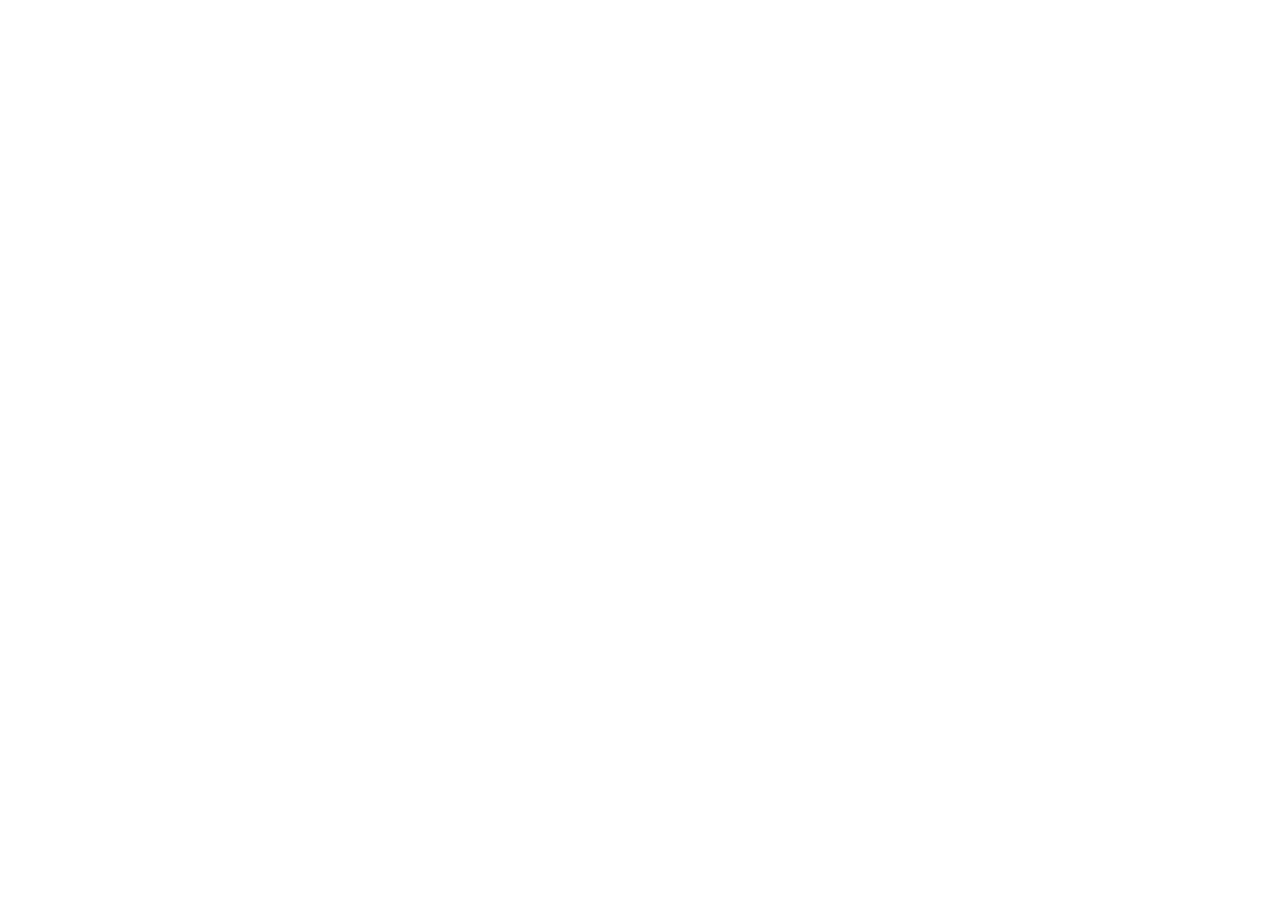
==== index.html @ b4b5430a "Add files via upload" ====
<!DOCTYPE html>
<html lang="zh">
<head>
<script>
(function(){
  var needsPolyfill=(function(){
    try{
      if(typeof crypto==="undefined"||typeof crypto.randomUUID!=="function")return true;
      if(typeof Object.hasOwn!=="function")return true;
      if(typeof[].at!=="function")return true;
      if(typeof[].findLast!=="function")return true;
      return false;
    }catch(e){return true}
  })();
  if(needsPolyfill){
    document.write('<script src="./polyfills.js"><\/script>');
  }
})();
</script>
  <meta charset="UTF-8">
  <meta name="viewport" content="width=device-width, initial-scale=1.0">
  <link rel="icon" href="./favicon.svg">
  <title>智学刷题 - 中级会计职称</title>
  <meta name="description" content="中级会计职称刷题练习">
  <script>(function() {
      var isModernBrowser = (function() {
        try {
          if (typeof CSS === 'undefined' || typeof CSS.supports !== 'function') return false;
          if (!CSS.supports('selector(:has(*))')) return false;
          if (!CSS.supports('color', 'color-mix(in srgb, red, blue)')) return false;
          if (!CSS.supports('color', 'oklch(50% 0.1 0)')) return false;
          return true;
        } catch (e) {
          return false;
        }
      })();
      var cssUrl = "./assets/main-Cw7A_0wS.css";
      var suffix = isModernBrowser ? '' : '.legacy';
      var finalUrl = cssUrl.replace(/.css$/, suffix + '.css');
      document.write('<link rel="stylesheet" href="' + finalUrl + '">');
    })();</script>
  <script>window.__platform__ = {
      appId: 'gh-pages',
      userId: 'local-user',
      env: 'runtime',
      appName: '智学刷题',
      tenantId: 'gh-pages',
    };
    window.appId = 'gh-pages';
    window.userId = 'local-user';
    window.tenantId = 'gh-pages';
    window.csrfToken = '';
    window.ENVIRONMENT = 'production';
    window.__BASENAME__ = '';
    window._appInfo = {
      name: '智学刷题',
      avatar: '',
      description: '中级会计职称刷题练习',
    };
    window.IS_MIAODA_PREVIEW = false;
    window.MIAODA_BUILTIN_TTT = '';

    (function() {
      var noopPaths = [
        '/__gh_pages_noop__/',
        '/__runtime__/',
        '/spark/',
        '/ai/api/',
        '/app/gh-pages/',
        '/app/app_',
        '/observability/',
        '/permissions/roles',
        '/account/',
        '/studio/',
        '/capability/',
        '/lark/',
        '/get_published',
        '/user_info',
      ];

      function isNoopUrl(url) {
        if (!url) return false;
        if (typeof url !== 'string') {
          try { url = url.toString(); } catch(e) { return false; }
        }
        if (url.indexOf('.js') !== -1 || url.indexOf('.css') !== -1 ||
            url.indexOf('.svg') !== -1 || url.indexOf('.png') !== -1 ||
            url.indexOf('.jpg') !== -1 || url.indexOf('.ico') !== -1 ||
            url.indexOf('.woff') !== -1 || url.indexOf('.ttf') !== -1 ||
            url.indexOf('.html') !== -1 || url.indexOf('/assets/') !== -1) {
          return false;
        }
        for (var i = 0; i < noopPaths.length; i++) {
          if (url.indexOf(noopPaths[i]) !== -1) return true;
        }
        return false;
      }

      var originalFetch = window.fetch;
      window.fetch = function(input, init) {
        var url = typeof input === 'string' ? input : (input && input.url ? input.url : '');
        if (isNoopUrl(url)) {
          return Promise.resolve({
            ok: true,
            status: 200,
            statusText: 'OK',
            json: function() { return Promise.resolve({ code: 0, data: { roles: [], permissions: [] } }); },
            text: function() { return Promise.resolve('{"code":0,"data":{}}'); },
            headers: new Headers({ 'Content-Type': 'application/json' }),
          });
        }
        return originalFetch.apply(this, arguments);
      };

      var originalXHROpen = XMLHttpRequest.prototype.open;
      XMLHttpRequest.prototype.open = function(method, url) {
        this._isNoop = isNoopUrl(url);
        return originalXHROpen.apply(this, arguments);
      };

      var originalXHRSend = XMLHttpRequest.prototype.send;
      XMLHttpRequest.prototype.send = function() {
        if (this._isNoop) {
          Object.defineProperty(this, 'readyState', { value: 4, writable: false });
          Object.defineProperty(this, 'status', { value: 200, writable: false });
          Object.defineProperty(this, 'responseText', { value: '{"code":0,"data":{}}', writable: false });
          Object.defineProperty(this, 'response', { value: '{"code":0,"data":{}}', writable: false });
          if (typeof this.onreadystatechange === 'function') {
            try { this.onreadystatechange(); } catch(e) {}
          }
          if (typeof this.onload === 'function') {
            try { this.onload(); } catch(e) {}
          }
          return;
        }
        return originalXHRSend.apply(this, arguments);
      };

      window.addEventListener('error', function(e) {
        if (e.target && (e.target.tagName === 'SCRIPT' || e.target.tagName === 'LINK')) {
          e.stopPropagation();
          e.preventDefault();
        }
        return true;
      }, true);

      window.addEventListener('unhandledrejection', function(e) {
        if (e.reason && typeof e.reason === 'object' && e.reason.message &&
            (e.reason.message.indexOf('fetch') !== -1 || e.reason.message.indexOf('network') !== -1 ||
             e.reason.message.indexOf('permission') !== -1 || e.reason.message.indexOf('404') !== -1)) {
          e.preventDefault();
          e.stopPropagation();
        }
      }, true);
    })();</script>
  <script type="module" crossorigin src="./assets/main-Bi4TZM8h.js"></script>
</head>
<body>
  <div id="root"></div>
</body>
</html>
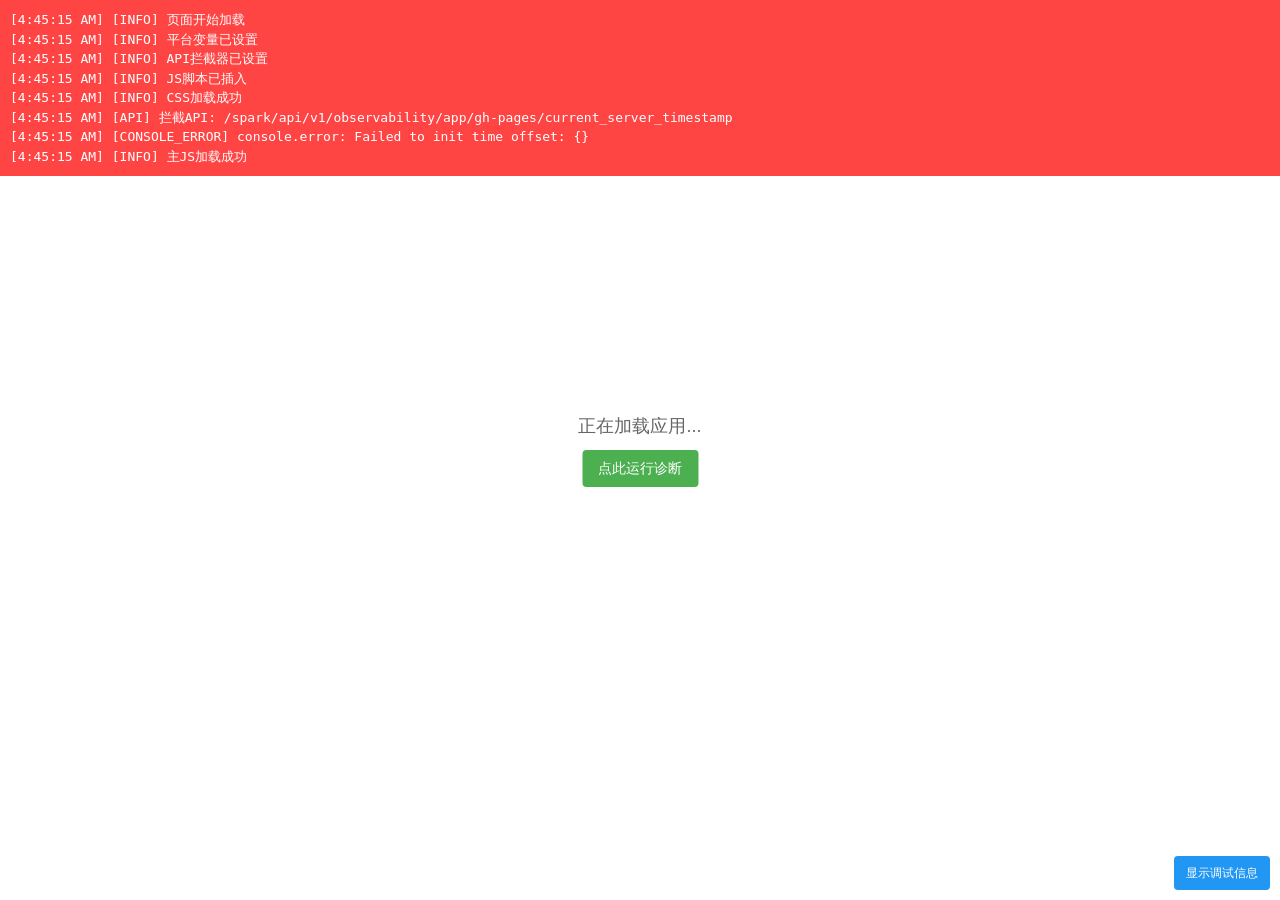
==== commit ece21959: "Add files via upload" ====
--- a/index.html
+++ b/index.html
@@ -1,161 +1,285 @@
-<!DOCTYPE html>
-<html lang="zh">
-<head>
-<script>
-(function(){
-  var needsPolyfill=(function(){
-    try{
-      if(typeof crypto==="undefined"||typeof crypto.randomUUID!=="function")return true;
-      if(typeof Object.hasOwn!=="function")return true;
-      if(typeof[].at!=="function")return true;
-      if(typeof[].findLast!=="function")return true;
-      return false;
-    }catch(e){return true}
-  })();
-  if(needsPolyfill){
-    document.write('<script src="./polyfills.js"><\/script>');
-  }
-})();
-</script>
-  <meta charset="UTF-8">
-  <meta name="viewport" content="width=device-width, initial-scale=1.0">
-  <link rel="icon" href="./favicon.svg">
-  <title>智学刷题 - 中级会计职称</title>
-  <meta name="description" content="中级会计职称刷题练习">
-  <script>(function() {
-      var isModernBrowser = (function() {
-        try {
-          if (typeof CSS === 'undefined' || typeof CSS.supports !== 'function') return false;
-          if (!CSS.supports('selector(:has(*))')) return false;
-          if (!CSS.supports('color', 'color-mix(in srgb, red, blue)')) return false;
-          if (!CSS.supports('color', 'oklch(50% 0.1 0)')) return false;
-          return true;
-        } catch (e) {
-          return false;
-        }
-      })();
-      var cssUrl = "./assets/main-Cw7A_0wS.css";
-      var suffix = isModernBrowser ? '' : '.legacy';
-      var finalUrl = cssUrl.replace(/.css$/, suffix + '.css');
-      document.write('<link rel="stylesheet" href="' + finalUrl + '">');
-    })();</script>
-  <script>window.__platform__ = {
-      appId: 'gh-pages',
-      userId: 'local-user',
-      env: 'runtime',
-      appName: '智学刷题',
-      tenantId: 'gh-pages',
-    };
-    window.appId = 'gh-pages';
-    window.userId = 'local-user';
-    window.tenantId = 'gh-pages';
-    window.csrfToken = '';
-    window.ENVIRONMENT = 'production';
-    window.__BASENAME__ = '';
-    window._appInfo = {
-      name: '智学刷题',
-      avatar: '',
-      description: '中级会计职称刷题练习',
-    };
-    window.IS_MIAODA_PREVIEW = false;
-    window.MIAODA_BUILTIN_TTT = '';
-
-    (function() {
-      var noopPaths = [
-        '/__gh_pages_noop__/',
-        '/__runtime__/',
-        '/spark/',
-        '/ai/api/',
-        '/app/gh-pages/',
-        '/app/app_',
-        '/observability/',
-        '/permissions/roles',
-        '/account/',
-        '/studio/',
-        '/capability/',
-        '/lark/',
-        '/get_published',
-        '/user_info',
-      ];
-
-      function isNoopUrl(url) {
-        if (!url) return false;
-        if (typeof url !== 'string') {
-          try { url = url.toString(); } catch(e) { return false; }
-        }
-        if (url.indexOf('.js') !== -1 || url.indexOf('.css') !== -1 ||
-            url.indexOf('.svg') !== -1 || url.indexOf('.png') !== -1 ||
-            url.indexOf('.jpg') !== -1 || url.indexOf('.ico') !== -1 ||
-            url.indexOf('.woff') !== -1 || url.indexOf('.ttf') !== -1 ||
-            url.indexOf('.html') !== -1 || url.indexOf('/assets/') !== -1) {
-          return false;
-        }
-        for (var i = 0; i < noopPaths.length; i++) {
-          if (url.indexOf(noopPaths[i]) !== -1) return true;
-        }
-        return false;
-      }
-
-      var originalFetch = window.fetch;
-      window.fetch = function(input, init) {
-        var url = typeof input === 'string' ? input : (input && input.url ? input.url : '');
-        if (isNoopUrl(url)) {
-          return Promise.resolve({
-            ok: true,
-            status: 200,
-            statusText: 'OK',
-            json: function() { return Promise.resolve({ code: 0, data: { roles: [], permissions: [] } }); },
-            text: function() { return Promise.resolve('{"code":0,"data":{}}'); },
-            headers: new Headers({ 'Content-Type': 'application/json' }),
-          });
-        }
-        return originalFetch.apply(this, arguments);
-      };
-
-      var originalXHROpen = XMLHttpRequest.prototype.open;
-      XMLHttpRequest.prototype.open = function(method, url) {
-        this._isNoop = isNoopUrl(url);
-        return originalXHROpen.apply(this, arguments);
-      };
-
-      var originalXHRSend = XMLHttpRequest.prototype.send;
-      XMLHttpRequest.prototype.send = function() {
-        if (this._isNoop) {
-          Object.defineProperty(this, 'readyState', { value: 4, writable: false });
-          Object.defineProperty(this, 'status', { value: 200, writable: false });
-          Object.defineProperty(this, 'responseText', { value: '{"code":0,"data":{}}', writable: false });
-          Object.defineProperty(this, 'response', { value: '{"code":0,"data":{}}', writable: false });
-          if (typeof this.onreadystatechange === 'function') {
-            try { this.onreadystatechange(); } catch(e) {}
-          }
-          if (typeof this.onload === 'function') {
-            try { this.onload(); } catch(e) {}
-          }
-          return;
-        }
-        return originalXHRSend.apply(this, arguments);
-      };
-
-      window.addEventListener('error', function(e) {
-        if (e.target && (e.target.tagName === 'SCRIPT' || e.target.tagName === 'LINK')) {
-          e.stopPropagation();
-          e.preventDefault();
-        }
-        return true;
-      }, true);
-
-      window.addEventListener('unhandledrejection', function(e) {
-        if (e.reason && typeof e.reason === 'object' && e.reason.message &&
-            (e.reason.message.indexOf('fetch') !== -1 || e.reason.message.indexOf('network') !== -1 ||
-             e.reason.message.indexOf('permission') !== -1 || e.reason.message.indexOf('404') !== -1)) {
-          e.preventDefault();
-          e.stopPropagation();
-        }
-      }, true);
-    })();</script>
-  <script type="module" crossorigin src="./assets/main-Bi4TZM8h.js"></script>
-</head>
-<body>
-  <div id="root"></div>
-</body>
-</html>+<!DOCTYPE html>
+<html lang="zh">
+<head>
+<meta charset="UTF-8">
+<meta name="viewport" content="width=device-width, initial-scale=1.0">
+<title>智学刷题 - 调试版v2</title>
+<style>
+  #debug-panel {
+    position: fixed;
+    top: 0;
+    left: 0;
+    right: 0;
+    background: #ff4444;
+    color: white;
+    padding: 10px;
+    font-family: monospace;
+    font-size: 13px;
+    z-index: 999999;
+    max-height: 60vh;
+    overflow-y: auto;
+    display: none;
+  }
+  #debug-panel.show { display: block; }
+  #debug-btn {
+    position: fixed;
+    bottom: 10px;
+    right: 10px;
+    z-index: 999999;
+    padding: 8px 12px;
+    background: #2196F3;
+    color: white;
+    border: none;
+    border-radius: 4px;
+    font-size: 12px;
+  }
+  #loading {
+    position: fixed;
+    top: 50%;
+    left: 50%;
+    transform: translate(-50%, -50%);
+    font-size: 18px;
+    color: #666;
+    text-align: center;
+  }
+  #test-btn {
+    margin-top: 10px;
+    padding: 8px 16px;
+    background: #4CAF50;
+    color: white;
+    border: none;
+    border-radius: 4px;
+    font-size: 14px;
+  }
+</style>
+</head>
+<body>
+<div id="loading">
+  <div>正在加载应用...</div>
+  <button id="test-btn" onclick="runDiagnostics()">点此运行诊断</button>
+</div>
+<div id="root"></div>
+<div id="debug-panel"></div>
+<button id="debug-btn" onclick="document.getElementById('debug-panel').classList.toggle('show')">显示调试信息</button>
+
+<script>
+  var debugPanel = document.getElementById('debug-panel');
+  var debugLogs = [];
+  
+  function addDebug(msg, type) {
+    var time = new Date().toLocaleTimeString();
+    var log = '[' + time + '] [' + (type || 'INFO') + '] ' + msg;
+    debugLogs.push(log);
+    debugPanel.innerHTML = debugLogs.join('<br>');
+    console.log(log);
+  }
+  
+  // 捕获所有错误
+  window.addEventListener('error', function(e) {
+    var msg = 'JS错误: ' + (e.message || '未知错误') + ' at ' + (e.filename || '?') + ':' + (e.lineno || '?') + ':' + (e.colno || '?');
+    if (e.error && e.error.stack) {
+      msg += '<br>堆栈: ' + e.error.stack.substring(0, 500);
+    }
+    addDebug(msg, 'ERROR');
+    debugPanel.classList.add('show');
+    document.getElementById('loading').style.display = 'none';
+  }, true);
+  
+  window.addEventListener('unhandledrejection', function(e) {
+    var msg = 'Promise错误: ';
+    if (e.reason) {
+      if (e.reason.message) msg += e.reason.message;
+      else if (typeof e.reason === 'string') msg += e.reason;
+      else msg += JSON.stringify(e.reason).substring(0, 300);
+      if (e.reason.stack) msg += '<br>堆栈: ' + e.reason.stack.substring(0, 500);
+    }
+    addDebug(msg, 'PROMISE_ERROR');
+    debugPanel.classList.add('show');
+    document.getElementById('loading').style.display = 'none';
+  });
+  
+  // 捕获console.error
+  var originalConsoleError = console.error;
+  console.error = function() {
+    var msg = Array.prototype.slice.call(arguments).map(function(a) { 
+      return typeof a === 'object' ? JSON.stringify(a).substring(0, 300) : String(a);
+    }).join(' ');
+    addDebug('console.error: ' + msg, 'CONSOLE_ERROR');
+    debugPanel.classList.add('show');
+    originalConsoleError.apply(console, arguments);
+  };
+  
+  // 捕获console.warn
+  var originalConsoleWarn = console.warn;
+  console.warn = function() {
+    var msg = Array.prototype.slice.call(arguments).map(function(a) { 
+      return typeof a === 'object' ? JSON.stringify(a).substring(0, 200) : String(a);
+    }).join(' ');
+    addDebug('console.warn: ' + msg, 'WARN');
+    originalConsoleWarn.apply(console, arguments);
+  };
+  
+  addDebug('页面开始加载');
+  
+  // 设置平台变量
+  window.__platform__ = {
+    appId: 'gh-pages',
+    userId: 'local-user',
+    env: 'runtime',
+    appName: '智学刷题',
+    tenantId: 'gh-pages',
+  };
+  window.appId = 'gh-pages';
+  window.userId = 'local-user';
+  window.tenantId = 'gh-pages';
+  window.csrfToken = '';
+  window.ENVIRONMENT = 'production';
+  window.__BASENAME__ = '';
+  window._appInfo = {
+    name: '智学刷题',
+    avatar: '',
+    description: '中级会计职称刷题练习',
+  };
+  window.IS_MIAODA_PREVIEW = false;
+  window.MIAODA_BUILTIN_TTT = '';
+  
+  addDebug('平台变量已设置');
+  
+  // 拦截平台API - 更全面
+  (function() {
+    var noopPaths = ['/__runtime__/', '/spark/', '/ai/api/', '/app/', '/observability/', '/permissions/', '/account/', '/studio/', '/capability/', '/lark/', '/get_published', '/user_info', '/__gh_pages_noop__/', '/current_server_timestamp', '/metrics/collect'];
+    
+    function isNoopUrl(url) {
+      if (!url || typeof url !== 'string') return false;
+      if (url.indexOf('.js') !== -1 || url.indexOf('.css') !== -1 || url.indexOf('/assets/') !== -1 || url.indexOf('data:') === 0) return false;
+      for (var i = 0; i < noopPaths.length; i++) {
+        if (url.indexOf(noopPaths[i]) !== -1) return true;
+      }
+      return false;
+    }
+    
+    var originalFetch = window.fetch;
+    window.fetch = function(input, init) {
+      var url = typeof input === 'string' ? input : (input && input.url ? input.url : '');
+      if (isNoopUrl(url)) {
+        addDebug('拦截API: ' + url, 'API');
+        return Promise.resolve({
+          ok: true, status: 200,
+          json: function() { return Promise.resolve({ code: 0, data: { roles: [], permissions: [], user: {} } }); },
+          text: function() { return Promise.resolve('{"code":0,"data":{}}'); },
+          headers: new Headers({ 'Content-Type': 'application/json' }),
+        });
+      }
+      addDebug('真实请求: ' + url, 'FETCH');
+      return originalFetch.apply(this, arguments).catch(function(err) {
+        addDebug('请求失败: ' + url + ' - ' + err.message, 'FETCH_ERROR');
+        throw err;
+      });
+    };
+    
+    var originalXHROpen = XMLHttpRequest.prototype.open;
+    XMLHttpRequest.prototype.open = function(method, url) {
+      this._url = url;
+      if (isNoopUrl(url)) {
+        this._isNoop = true;
+        addDebug('拦截XHR: ' + method + ' ' + url, 'API');
+      } else {
+        addDebug('真实XHR: ' + method + ' ' + url, 'XHR');
+      }
+      return originalXHROpen.apply(this, arguments);
+    };
+    
+    var originalXHRSend = XMLHttpRequest.prototype.send;
+    XMLHttpRequest.prototype.send = function() {
+      if (this._isNoop) {
+        Object.defineProperty(this, 'readyState', { value: 4, writable: false });
+        Object.defineProperty(this, 'status', { value: 200, writable: false });
+        Object.defineProperty(this, 'responseText', { value: '{"code":0,"data":{}}', writable: false });
+        Object.defineProperty(this, 'response', { value: '{"code":0,"data":{}}', writable: false });
+        if (typeof this.onreadystatechange === 'function') {
+          try { this.onreadystatechange(); } catch(e) { addDebug('XHR回调错误: ' + e.message, 'ERROR'); }
+        }
+        if (typeof this.onload === 'function') {
+          try { this.onload(); } catch(e) { addDebug('XHR onload错误: ' + e.message, 'ERROR'); }
+        }
+        return;
+      }
+      return originalXHRSend.apply(this, arguments);
+    };
+  })();
+  
+  addDebug('API拦截器已设置');
+  
+  // 诊断函数
+  function runDiagnostics() {
+    addDebug('=== 开始诊断 ===', 'DIAG');
+    addDebug('当前URL: ' + window.location.href);
+    addDebug('root元素: ' + (document.getElementById('root') ? '存在' : '不存在'));
+    addDebug('root内容长度: ' + document.getElementById('root').innerHTML.length);
+    
+    // 检查常见的全局变量
+    var globals = ['React', 'ReactDOM', 'Vue', 'createRoot', 'render'];
+    globals.forEach(function(g) {
+      addDebug('window.' + g + ': ' + (typeof window[g]));
+    });
+    
+    // 检查document.readyState
+    addDebug('document.readyState: ' + document.readyState);
+    
+    // 检查有没有script加载失败
+    var scripts = document.querySelectorAll('script[src]');
+    scripts.forEach(function(s) {
+      addDebug('脚本: ' + s.src + ' - ' + (s.complete ? '已加载' : '加载中'));
+    });
+    
+    debugPanel.classList.add('show');
+  }
+  
+  // 加载CSS
+  var link = document.createElement('link');
+  link.rel = 'stylesheet';
+  link.href = './assets/main-Cw7A_0wS.css';
+  link.onload = function() { addDebug('CSS加载成功'); };
+  link.onerror = function() { addDebug('CSS加载失败', 'ERROR'); debugPanel.classList.add('show'); };
+  document.head.appendChild(link);
+  
+  // 加载主JS
+  var script = document.createElement('script');
+  script.type = 'module';
+  script.src = './assets/main-Bi4TZM8h.js';
+  script.onload = function() { 
+    addDebug('主JS加载成功'); 
+    setTimeout(function() {
+      var root = document.getElementById('root');
+      if (root && root.innerHTML === '') {
+        addDebug('警告: root元素为空，应用可能未渲染', 'WARN');
+        addDebug('尝试运行诊断...', 'WARN');
+        runDiagnostics();
+        debugPanel.classList.add('show');
+      } else if (root) {
+        addDebug('应用已渲染，root内容长度: ' + root.innerHTML.length);
+        document.getElementById('loading').style.display = 'none';
+      }
+    }, 3000);
+  };
+  script.onerror = function() { 
+    addDebug('主JS加载失败', 'ERROR'); 
+    debugPanel.classList.add('show');
+    document.getElementById('loading').style.display = 'none';
+  };
+  document.body.appendChild(script);
+  
+  addDebug('JS脚本已插入');
+  
+  // 5秒后强制显示调试信息
+  setTimeout(function() {
+    var root = document.getElementById('root');
+    if (!root || root.innerHTML === '') {
+      addDebug('5秒后仍未渲染，强制显示调试面板', 'WARN');
+      runDiagnostics();
+      debugPanel.classList.add('show');
+    }
+  }, 5000);
+</script>
+</body>
+</html>
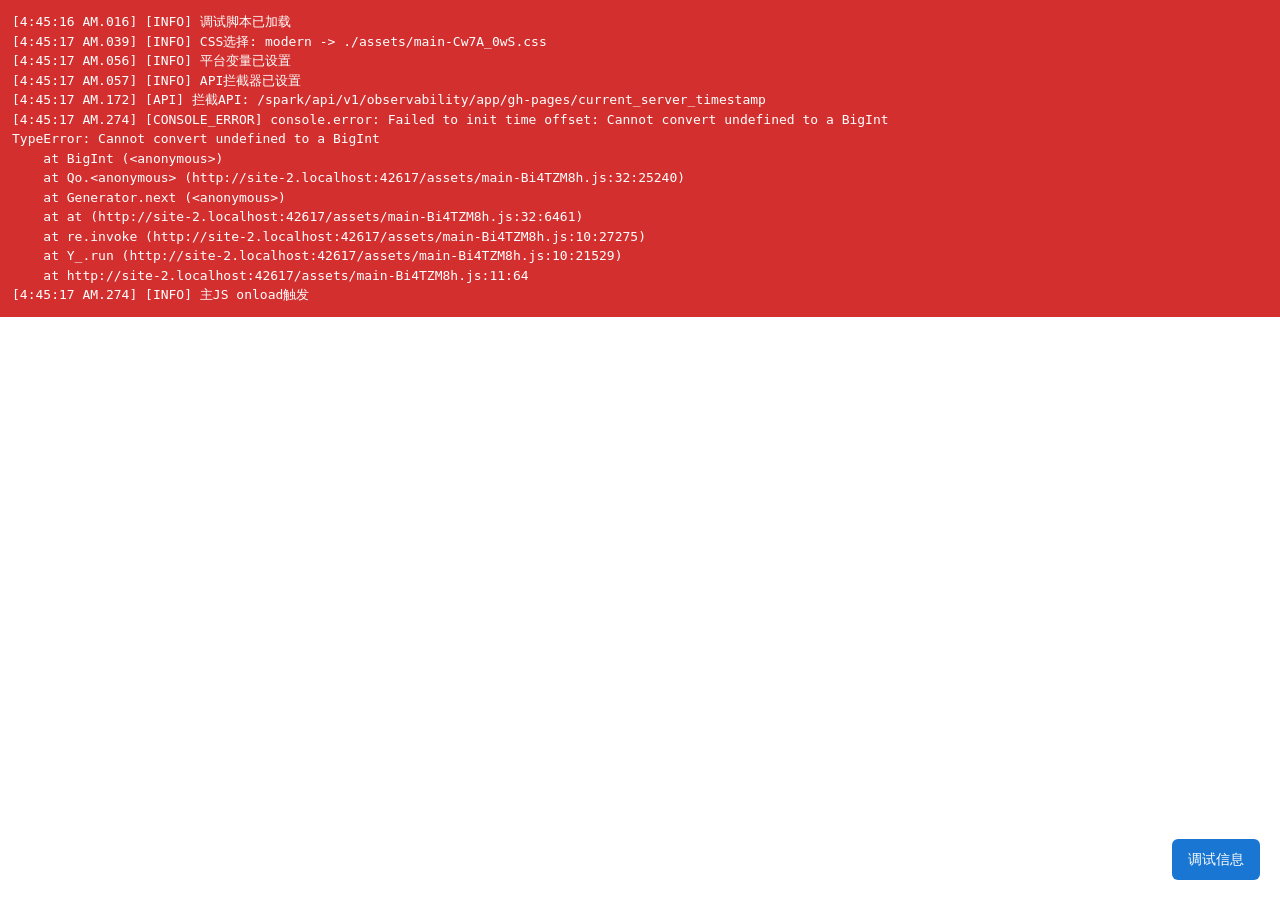
==== commit fe9992f3: "Add files via upload" ====
--- a/index.html
+++ b/index.html
@@ -1,285 +1,250 @@
 <!DOCTYPE html>
 <html lang="zh">
 <head>
-<meta charset="UTF-8">
-<meta name="viewport" content="width=device-width, initial-scale=1.0">
-<title>智学刷题 - 调试版v2</title>
+<!-- 调试代码开始 -->
 <style>
   #debug-panel {
-    position: fixed;
-    top: 0;
-    left: 0;
-    right: 0;
-    background: #ff4444;
-    color: white;
-    padding: 10px;
-    font-family: monospace;
-    font-size: 13px;
-    z-index: 999999;
-    max-height: 60vh;
-    overflow-y: auto;
-    display: none;
+    position: fixed; top: 0; left: 0; right: 0;
+    background: #d32f2f; color: white; padding: 12px;
+    font-family: monospace; font-size: 13px; z-index: 9999999;
+    max-height: 70vh; overflow-y: auto; display: none;
+    white-space: pre-wrap; word-break: break-all;
   }
   #debug-panel.show { display: block; }
-  #debug-btn {
-    position: fixed;
-    bottom: 10px;
-    right: 10px;
-    z-index: 999999;
-    padding: 8px 12px;
-    background: #2196F3;
-    color: white;
-    border: none;
-    border-radius: 4px;
-    font-size: 12px;
-  }
-  #loading {
-    position: fixed;
-    top: 50%;
-    left: 50%;
-    transform: translate(-50%, -50%);
-    font-size: 18px;
-    color: #666;
-    text-align: center;
-  }
-  #test-btn {
-    margin-top: 10px;
-    padding: 8px 16px;
-    background: #4CAF50;
-    color: white;
-    border: none;
-    border-radius: 4px;
-    font-size: 14px;
+  #debug-toggle {
+    position: fixed; bottom: 20px; right: 20px; z-index: 9999999;
+    padding: 10px 16px; background: #1976d2; color: white;
+    border: none; border-radius: 6px; font-size: 14px; cursor: pointer;
   }
 </style>
-</head>
-<body>
-<div id="loading">
-  <div>正在加载应用...</div>
-  <button id="test-btn" onclick="runDiagnostics()">点此运行诊断</button>
-</div>
-<div id="root"></div>
 <div id="debug-panel"></div>
-<button id="debug-btn" onclick="document.getElementById('debug-panel').classList.toggle('show')">显示调试信息</button>
-
+<button id="debug-toggle" onclick="document.getElementById('debug-panel').classList.toggle('show')">调试信息</button>
 <script>
-  var debugPanel = document.getElementById('debug-panel');
-  var debugLogs = [];
-  
-  function addDebug(msg, type) {
-    var time = new Date().toLocaleTimeString();
-    var log = '[' + time + '] [' + (type || 'INFO') + '] ' + msg;
-    debugLogs.push(log);
-    debugPanel.innerHTML = debugLogs.join('<br>');
-    console.log(log);
-  }
-  
-  // 捕获所有错误
+  var __debugPanel = document.getElementById('debug-panel');
+  var __debugLogs = [];
+  window.__addDebug = function(msg, type) {
+    var t = new Date().toLocaleTimeString() + '.' + String(new Date().getMilliseconds()).padStart(3, '0');
+    var log = '[' + t + '] [' + (type || 'INFO') + '] ' + msg;
+    __debugLogs.push(log);
+    __debugPanel.textContent = __debugLogs.join('\n');
+    console.log('[DEBUG]', msg);
+  };
+  // 最先注册错误监听器，用捕获阶段
   window.addEventListener('error', function(e) {
-    var msg = 'JS错误: ' + (e.message || '未知错误') + ' at ' + (e.filename || '?') + ':' + (e.lineno || '?') + ':' + (e.colno || '?');
-    if (e.error && e.error.stack) {
-      msg += '<br>堆栈: ' + e.error.stack.substring(0, 500);
-    }
-    addDebug(msg, 'ERROR');
-    debugPanel.classList.add('show');
-    document.getElementById('loading').style.display = 'none';
+    var msg = 'ERROR: ' + (e.message || 'unknown') + ' @ ' + (e.filename || '?') + ':' + (e.lineno || '?') + ':' + (e.colno || '?');
+    if (e.error && e.error.stack) msg += '\nSTACK: ' + e.error.stack.substring(0, 800);
+    window.__addDebug(msg, 'ERROR');
+    __debugPanel.classList.add('show');
   }, true);
-  
   window.addEventListener('unhandledrejection', function(e) {
-    var msg = 'Promise错误: ';
+    var msg = 'PROMISE_ERROR: ';
     if (e.reason) {
       if (e.reason.message) msg += e.reason.message;
       else if (typeof e.reason === 'string') msg += e.reason;
-      else msg += JSON.stringify(e.reason).substring(0, 300);
-      if (e.reason.stack) msg += '<br>堆栈: ' + e.reason.stack.substring(0, 500);
+      else msg += JSON.stringify(e.reason).substring(0, 500);
+      if (e.reason.stack) msg += '\nSTACK: ' + e.reason.stack.substring(0, 800);
     }
-    addDebug(msg, 'PROMISE_ERROR');
-    debugPanel.classList.add('show');
-    document.getElementById('loading').style.display = 'none';
-  });
-  
-  // 捕获console.error
-  var originalConsoleError = console.error;
+    window.__addDebug(msg, 'PROMISE_ERROR');
+    __debugPanel.classList.add('show');
+  }, true);
+  // 劫持console.error
+  var __origConsoleError = console.error;
   console.error = function() {
-    var msg = Array.prototype.slice.call(arguments).map(function(a) { 
+    var msg = Array.prototype.slice.call(arguments).map(function(a) {
+      if (a instanceof Error) return a.message + (a.stack ? '\n' + a.stack.substring(0, 500) : '');
       return typeof a === 'object' ? JSON.stringify(a).substring(0, 300) : String(a);
     }).join(' ');
-    addDebug('console.error: ' + msg, 'CONSOLE_ERROR');
-    debugPanel.classList.add('show');
-    originalConsoleError.apply(console, arguments);
+    window.__addDebug('console.error: ' + msg, 'CONSOLE_ERROR');
+    __debugPanel.classList.add('show');
+    __origConsoleError.apply(console, arguments);
   };
-  
-  // 捕获console.warn
-  var originalConsoleWarn = console.warn;
-  console.warn = function() {
-    var msg = Array.prototype.slice.call(arguments).map(function(a) { 
-      return typeof a === 'object' ? JSON.stringify(a).substring(0, 200) : String(a);
-    }).join(' ');
-    addDebug('console.warn: ' + msg, 'WARN');
-    originalConsoleWarn.apply(console, arguments);
-  };
-  
-  addDebug('页面开始加载');
-  
-  // 设置平台变量
-  window.__platform__ = {
-    appId: 'gh-pages',
-    userId: 'local-user',
-    env: 'runtime',
-    appName: '智学刷题',
-    tenantId: 'gh-pages',
-  };
-  window.appId = 'gh-pages';
-  window.userId = 'local-user';
-  window.tenantId = 'gh-pages';
-  window.csrfToken = '';
-  window.ENVIRONMENT = 'production';
-  window.__BASENAME__ = '';
-  window._appInfo = {
-    name: '智学刷题',
-    avatar: '',
-    description: '中级会计职称刷题练习',
-  };
-  window.IS_MIAODA_PREVIEW = false;
-  window.MIAODA_BUILTIN_TTT = '';
-  
-  addDebug('平台变量已设置');
-  
-  // 拦截平台API - 更全面
-  (function() {
-    var noopPaths = ['/__runtime__/', '/spark/', '/ai/api/', '/app/', '/observability/', '/permissions/', '/account/', '/studio/', '/capability/', '/lark/', '/get_published', '/user_info', '/__gh_pages_noop__/', '/current_server_timestamp', '/metrics/collect'];
-    
-    function isNoopUrl(url) {
-      if (!url || typeof url !== 'string') return false;
-      if (url.indexOf('.js') !== -1 || url.indexOf('.css') !== -1 || url.indexOf('/assets/') !== -1 || url.indexOf('data:') === 0) return false;
-      for (var i = 0; i < noopPaths.length; i++) {
-        if (url.indexOf(noopPaths[i]) !== -1) return true;
+  window.__addDebug('调试脚本已加载');
+</script>
+<!-- 调试代码结束 -->
+
+<script>
+(function(){
+  var needsPolyfill=(function(){
+    try{
+      if(typeof crypto==="undefined"||typeof crypto.randomUUID!=="function")return true;
+      if(typeof Object.hasOwn!=="function")return true;
+      if(typeof[].at!=="function")return true;
+      if(typeof[].findLast!=="function")return true;
+      return false;
+    }catch(e){return true}
+  })();
+  if(needsPolyfill){
+    document.write('<script src="./polyfills.js"><\/script>');
+  }
+})();
+</script>
+  <meta charset="UTF-8">
+  <meta name="viewport" content="width=device-width, initial-scale=1.0">
+  <link rel="icon" href="./favicon.svg">
+  <title>智学刷题 - 中级会计职称</title>
+  <meta name="description" content="中级会计职称刷题练习">
+  <script>(function() {
+      var isModernBrowser = (function() {
+        try {
+          if (typeof CSS === 'undefined' || typeof CSS.supports !== 'function') return false;
+          if (!CSS.supports('selector(:has(*))')) return false;
+          if (!CSS.supports('color', 'color-mix(in srgb, red, blue)')) return false;
+          if (!CSS.supports('color', 'oklch(50% 0.1 0)')) return false;
+          return true;
+        } catch (e) {
+          return false;
+        }
+      })();
+      var cssUrl = "./assets/main-Cw7A_0wS.css";
+      var suffix = isModernBrowser ? '' : '.legacy';
+      var finalUrl = cssUrl.replace(/.css$/, suffix + '.css');
+      document.write('<link rel="stylesheet" href="' + finalUrl + '">');
+      window.__addDebug('CSS选择: ' + (isModernBrowser ? 'modern' : 'legacy') + ' -> ' + finalUrl);
+    })();</script>
+  <script>window.__platform__ = {
+      appId: 'gh-pages',
+      userId: 'local-user',
+      env: 'runtime',
+      appName: '智学刷题',
+      tenantId: 'gh-pages',
+    };
+    window.appId = 'gh-pages';
+    window.userId = 'local-user';
+    window.tenantId = 'gh-pages';
+    window.csrfToken = '';
+    window.ENVIRONMENT = 'production';
+    window.__BASENAME__ = '';
+    window._appInfo = {
+      name: '智学刷题',
+      avatar: '',
+      description: '中级会计职称刷题练习',
+    };
+    window.IS_MIAODA_PREVIEW = false;
+    window.MIAODA_BUILTIN_TTT = '';
+    window.__addDebug('平台变量已设置');
+
+    (function() {
+      var noopPaths = [
+        '/__gh_pages_noop__/',
+        '/__runtime__/',
+        '/spark/',
+        '/ai/api/',
+        '/app/gh-pages/',
+        '/app/app_',
+        '/observability/',
+        '/permissions/roles',
+        '/account/',
+        '/studio/',
+        '/capability/',
+        '/lark/',
+        '/get_published',
+        '/user_info',
+      ];
+
+      function isNoopUrl(url) {
+        if (!url) return false;
+        if (typeof url !== 'string') {
+          try { url = url.toString(); } catch(e) { return false; }
+        }
+        if (url.indexOf('.js') !== -1 || url.indexOf('.css') !== -1 ||
+            url.indexOf('.svg') !== -1 || url.indexOf('.png') !== -1 ||
+            url.indexOf('.jpg') !== -1 || url.indexOf('.ico') !== -1 ||
+            url.indexOf('.woff') !== -1 || url.indexOf('.ttf') !== -1 ||
+            url.indexOf('.html') !== -1 || url.indexOf('/assets/') !== -1) {
+          return false;
+        }
+        for (var i = 0; i < noopPaths.length; i++) {
+          if (url.indexOf(noopPaths[i]) !== -1) return true;
+        }
+        return false;
       }
-      return false;
-    }
-    
-    var originalFetch = window.fetch;
-    window.fetch = function(input, init) {
-      var url = typeof input === 'string' ? input : (input && input.url ? input.url : '');
-      if (isNoopUrl(url)) {
-        addDebug('拦截API: ' + url, 'API');
-        return Promise.resolve({
-          ok: true, status: 200,
-          json: function() { return Promise.resolve({ code: 0, data: { roles: [], permissions: [], user: {} } }); },
-          text: function() { return Promise.resolve('{"code":0,"data":{}}'); },
-          headers: new Headers({ 'Content-Type': 'application/json' }),
+
+      var originalFetch = window.fetch;
+      window.fetch = function(input, init) {
+        var url = typeof input === 'string' ? input : (input && input.url ? input.url : '');
+        if (isNoopUrl(url)) {
+          window.__addDebug('拦截API: ' + url, 'API');
+          return Promise.resolve({
+            ok: true,
+            status: 200,
+            statusText: 'OK',
+            json: function() { return Promise.resolve({ code: 0, data: { roles: [], permissions: [] } }); },
+            text: function() { return Promise.resolve('{"code":0,"data":{}}'); },
+            headers: new Headers({ 'Content-Type': 'application/json' }),
+          });
+        }
+        window.__addDebug('真实请求: ' + url, 'FETCH');
+        return originalFetch.apply(this, arguments).catch(function(err) {
+          window.__addDebug('请求失败: ' + url + ' - ' + err.message, 'FETCH_ERROR');
+          throw err;
         });
-      }
-      addDebug('真实请求: ' + url, 'FETCH');
-      return originalFetch.apply(this, arguments).catch(function(err) {
-        addDebug('请求失败: ' + url + ' - ' + err.message, 'FETCH_ERROR');
-        throw err;
-      });
-    };
-    
-    var originalXHROpen = XMLHttpRequest.prototype.open;
-    XMLHttpRequest.prototype.open = function(method, url) {
-      this._url = url;
-      if (isNoopUrl(url)) {
-        this._isNoop = true;
-        addDebug('拦截XHR: ' + method + ' ' + url, 'API');
-      } else {
-        addDebug('真实XHR: ' + method + ' ' + url, 'XHR');
-      }
-      return originalXHROpen.apply(this, arguments);
-    };
-    
-    var originalXHRSend = XMLHttpRequest.prototype.send;
-    XMLHttpRequest.prototype.send = function() {
-      if (this._isNoop) {
-        Object.defineProperty(this, 'readyState', { value: 4, writable: false });
-        Object.defineProperty(this, 'status', { value: 200, writable: false });
-        Object.defineProperty(this, 'responseText', { value: '{"code":0,"data":{}}', writable: false });
-        Object.defineProperty(this, 'response', { value: '{"code":0,"data":{}}', writable: false });
-        if (typeof this.onreadystatechange === 'function') {
-          try { this.onreadystatechange(); } catch(e) { addDebug('XHR回调错误: ' + e.message, 'ERROR'); }
-        }
-        if (typeof this.onload === 'function') {
-          try { this.onload(); } catch(e) { addDebug('XHR onload错误: ' + e.message, 'ERROR'); }
-        }
-        return;
-      }
-      return originalXHRSend.apply(this, arguments);
-    };
-  })();
-  
-  addDebug('API拦截器已设置');
-  
-  // 诊断函数
-  function runDiagnostics() {
-    addDebug('=== 开始诊断 ===', 'DIAG');
-    addDebug('当前URL: ' + window.location.href);
-    addDebug('root元素: ' + (document.getElementById('root') ? '存在' : '不存在'));
-    addDebug('root内容长度: ' + document.getElementById('root').innerHTML.length);
-    
-    // 检查常见的全局变量
-    var globals = ['React', 'ReactDOM', 'Vue', 'createRoot', 'render'];
-    globals.forEach(function(g) {
-      addDebug('window.' + g + ': ' + (typeof window[g]));
-    });
-    
-    // 检查document.readyState
-    addDebug('document.readyState: ' + document.readyState);
-    
-    // 检查有没有script加载失败
-    var scripts = document.querySelectorAll('script[src]');
-    scripts.forEach(function(s) {
-      addDebug('脚本: ' + s.src + ' - ' + (s.complete ? '已加载' : '加载中'));
-    });
-    
-    debugPanel.classList.add('show');
-  }
-  
-  // 加载CSS
-  var link = document.createElement('link');
-  link.rel = 'stylesheet';
-  link.href = './assets/main-Cw7A_0wS.css';
-  link.onload = function() { addDebug('CSS加载成功'); };
-  link.onerror = function() { addDebug('CSS加载失败', 'ERROR'); debugPanel.classList.add('show'); };
-  document.head.appendChild(link);
-  
-  // 加载主JS
-  var script = document.createElement('script');
-  script.type = 'module';
-  script.src = './assets/main-Bi4TZM8h.js';
-  script.onload = function() { 
-    addDebug('主JS加载成功'); 
+      };
+
+      var originalXHROpen = XMLHttpRequest.prototype.open;
+      XMLHttpRequest.prototype.open = function(method, url) {
+        this._isNoop = isNoopUrl(url);
+        if (!this._isNoop) window.__addDebug('真实XHR: ' + method + ' ' + url, 'XHR');
+        return originalXHROpen.apply(this, arguments);
+      };
+
+      var originalXHRSend = XMLHttpRequest.prototype.send;
+      XMLHttpRequest.prototype.send = function() {
+        if (this._isNoop) {
+          Object.defineProperty(this, 'readyState', { value: 4, writable: false });
+          Object.defineProperty(this, 'status', { value: 200, writable: false });
+          Object.defineProperty(this, 'responseText', { value: '{"code":0,"data":{}}', writable: false });
+          Object.defineProperty(this, 'response', { value: '{"code":0,"data":{}}', writable: false });
+          if (typeof this.onreadystatechange === 'function') {
+            try { this.onreadystatechange(); } catch(e) { window.__addDebug('XHR回调错误: ' + e.message, 'ERROR'); }
+          }
+          if (typeof this.onload === 'function') {
+            try { this.onload(); } catch(e) { window.__addDebug('XHR onload错误: ' + e.message, 'ERROR'); }
+          }
+          return;
+        }
+        return originalXHRSend.apply(this, arguments);
+      };
+
+      window.addEventListener('error', function(e) {
+        if (e.target && (e.target.tagName === 'SCRIPT' || e.target.tagName === 'LINK')) {
+          e.stopPropagation();
+          e.preventDefault();
+        }
+        return true;
+      }, true);
+
+      window.addEventListener('unhandledrejection', function(e) {
+        if (e.reason && typeof e.reason === 'object' && e.reason.message &&
+            (e.reason.message.indexOf('fetch') !== -1 || e.reason.message.indexOf('network') !== -1 ||
+             e.reason.message.indexOf('permission') !== -1 || e.reason.message.indexOf('404') !== -1)) {
+          e.preventDefault();
+          e.stopPropagation();
+        }
+      }, true);
+      window.__addDebug('API拦截器已设置');
+    })();</script>
+  <script type="module" crossorigin src="./assets/main-Bi4TZM8h.js" onload="window.__addDebug('主JS onload触发')" onerror="window.__addDebug('主JS加载失败', 'ERROR')"></script>
+  <script>
+    // 延迟检查渲染状态
     setTimeout(function() {
       var root = document.getElementById('root');
-      if (root && root.innerHTML === '') {
-        addDebug('警告: root元素为空，应用可能未渲染', 'WARN');
-        addDebug('尝试运行诊断...', 'WARN');
-        runDiagnostics();
-        debugPanel.classList.add('show');
-      } else if (root) {
-        addDebug('应用已渲染，root内容长度: ' + root.innerHTML.length);
-        document.getElementById('loading').style.display = 'none';
+      if (root) {
+        window.__addDebug('root内容长度: ' + root.innerHTML.length);
+        if (root.innerHTML.length === 0) {
+          window.__addDebug('警告: root为空，应用未渲染', 'WARN');
+          // 检查全局变量
+          ['React', 'ReactDOM', 'createRoot', 'render', '__APP__', '__INITIAL_STATE__'].forEach(function(g) {
+            window.__addDebug('window.' + g + ': ' + typeof window[g]);
+          });
+        }
+      } else {
+        window.__addDebug('root元素不存在', 'ERROR');
       }
-    }, 3000);
-  };
-  script.onerror = function() { 
-    addDebug('主JS加载失败', 'ERROR'); 
-    debugPanel.classList.add('show');
-    document.getElementById('loading').style.display = 'none';
-  };
-  document.body.appendChild(script);
-  
-  addDebug('JS脚本已插入');
-  
-  // 5秒后强制显示调试信息
-  setTimeout(function() {
-    var root = document.getElementById('root');
-    if (!root || root.innerHTML === '') {
-      addDebug('5秒后仍未渲染，强制显示调试面板', 'WARN');
-      runDiagnostics();
-      debugPanel.classList.add('show');
-    }
-  }, 5000);
-</script>
+      __debugPanel.classList.add('show');
+    }, 4000);
+  </script>
+</head>
+<body>
+  <div id="root"></div>
 </body>
 </html>
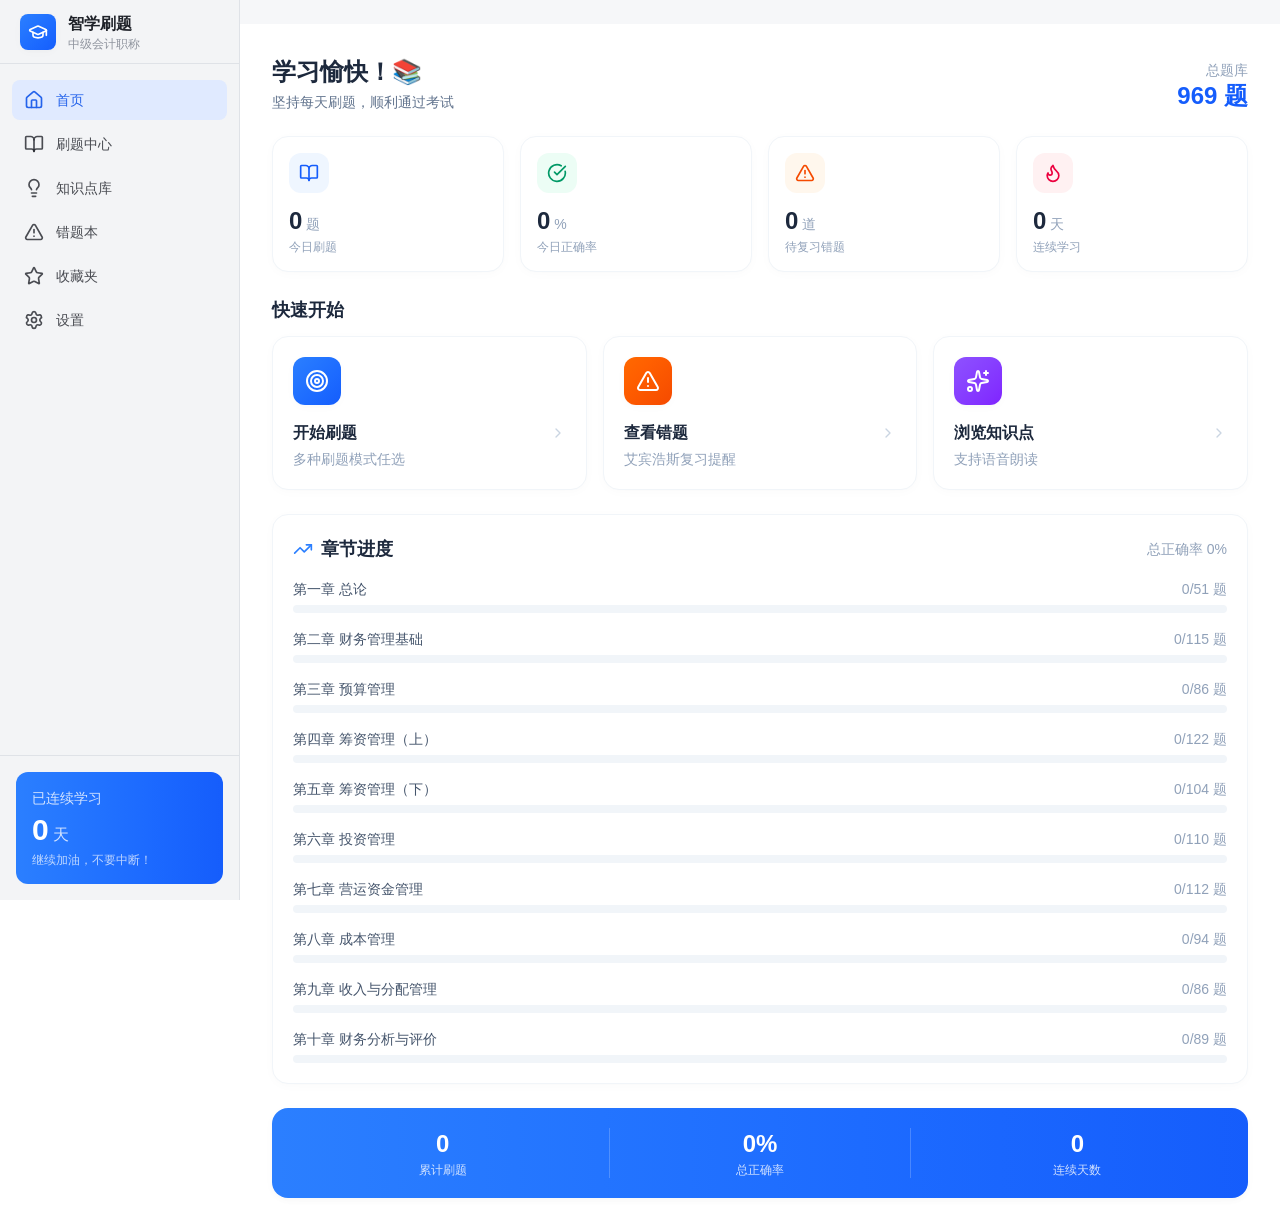
==== commit 1f5ebcf9: "Add files via upload" ====
--- a/index.html
+++ b/index.html
@@ -1,250 +1,29 @@
-<!DOCTYPE html>
-<html lang="zh">
-<head>
-<!-- 调试代码开始 -->
-<style>
-  #debug-panel {
-    position: fixed; top: 0; left: 0; right: 0;
-    background: #d32f2f; color: white; padding: 12px;
-    font-family: monospace; font-size: 13px; z-index: 9999999;
-    max-height: 70vh; overflow-y: auto; display: none;
-    white-space: pre-wrap; word-break: break-all;
-  }
-  #debug-panel.show { display: block; }
-  #debug-toggle {
-    position: fixed; bottom: 20px; right: 20px; z-index: 9999999;
-    padding: 10px 16px; background: #1976d2; color: white;
-    border: none; border-radius: 6px; font-size: 14px; cursor: pointer;
-  }
-</style>
-<div id="debug-panel"></div>
-<button id="debug-toggle" onclick="document.getElementById('debug-panel').classList.toggle('show')">调试信息</button>
-<script>
-  var __debugPanel = document.getElementById('debug-panel');
-  var __debugLogs = [];
-  window.__addDebug = function(msg, type) {
-    var t = new Date().toLocaleTimeString() + '.' + String(new Date().getMilliseconds()).padStart(3, '0');
-    var log = '[' + t + '] [' + (type || 'INFO') + '] ' + msg;
-    __debugLogs.push(log);
-    __debugPanel.textContent = __debugLogs.join('\n');
-    console.log('[DEBUG]', msg);
-  };
-  // 最先注册错误监听器，用捕获阶段
-  window.addEventListener('error', function(e) {
-    var msg = 'ERROR: ' + (e.message || 'unknown') + ' @ ' + (e.filename || '?') + ':' + (e.lineno || '?') + ':' + (e.colno || '?');
-    if (e.error && e.error.stack) msg += '\nSTACK: ' + e.error.stack.substring(0, 800);
-    window.__addDebug(msg, 'ERROR');
-    __debugPanel.classList.add('show');
-  }, true);
-  window.addEventListener('unhandledrejection', function(e) {
-    var msg = 'PROMISE_ERROR: ';
-    if (e.reason) {
-      if (e.reason.message) msg += e.reason.message;
-      else if (typeof e.reason === 'string') msg += e.reason;
-      else msg += JSON.stringify(e.reason).substring(0, 500);
-      if (e.reason.stack) msg += '\nSTACK: ' + e.reason.stack.substring(0, 800);
-    }
-    window.__addDebug(msg, 'PROMISE_ERROR');
-    __debugPanel.classList.add('show');
-  }, true);
-  // 劫持console.error
-  var __origConsoleError = console.error;
-  console.error = function() {
-    var msg = Array.prototype.slice.call(arguments).map(function(a) {
-      if (a instanceof Error) return a.message + (a.stack ? '\n' + a.stack.substring(0, 500) : '');
-      return typeof a === 'object' ? JSON.stringify(a).substring(0, 300) : String(a);
-    }).join(' ');
-    window.__addDebug('console.error: ' + msg, 'CONSOLE_ERROR');
-    __debugPanel.classList.add('show');
-    __origConsoleError.apply(console, arguments);
-  };
-  window.__addDebug('调试脚本已加载');
-</script>
-<!-- 调试代码结束 -->
-
-<script>
-(function(){
-  var needsPolyfill=(function(){
-    try{
-      if(typeof crypto==="undefined"||typeof crypto.randomUUID!=="function")return true;
-      if(typeof Object.hasOwn!=="function")return true;
-      if(typeof[].at!=="function")return true;
-      if(typeof[].findLast!=="function")return true;
-      return false;
-    }catch(e){return true}
-  })();
-  if(needsPolyfill){
-    document.write('<script src="./polyfills.js"><\/script>');
-  }
-})();
-</script>
-  <meta charset="UTF-8">
-  <meta name="viewport" content="width=device-width, initial-scale=1.0">
-  <link rel="icon" href="./favicon.svg">
-  <title>智学刷题 - 中级会计职称</title>
-  <meta name="description" content="中级会计职称刷题练习">
-  <script>(function() {
-      var isModernBrowser = (function() {
-        try {
-          if (typeof CSS === 'undefined' || typeof CSS.supports !== 'function') return false;
-          if (!CSS.supports('selector(:has(*))')) return false;
-          if (!CSS.supports('color', 'color-mix(in srgb, red, blue)')) return false;
-          if (!CSS.supports('color', 'oklch(50% 0.1 0)')) return false;
-          return true;
-        } catch (e) {
-          return false;
-        }
-      })();
-      var cssUrl = "./assets/main-Cw7A_0wS.css";
-      var suffix = isModernBrowser ? '' : '.legacy';
-      var finalUrl = cssUrl.replace(/.css$/, suffix + '.css');
-      document.write('<link rel="stylesheet" href="' + finalUrl + '">');
-      window.__addDebug('CSS选择: ' + (isModernBrowser ? 'modern' : 'legacy') + ' -> ' + finalUrl);
-    })();</script>
-  <script>window.__platform__ = {
-      appId: 'gh-pages',
-      userId: 'local-user',
-      env: 'runtime',
-      appName: '智学刷题',
-      tenantId: 'gh-pages',
-    };
-    window.appId = 'gh-pages';
-    window.userId = 'local-user';
-    window.tenantId = 'gh-pages';
-    window.csrfToken = '';
-    window.ENVIRONMENT = 'production';
-    window.__BASENAME__ = '';
-    window._appInfo = {
-      name: '智学刷题',
-      avatar: '',
-      description: '中级会计职称刷题练习',
-    };
-    window.IS_MIAODA_PREVIEW = false;
-    window.MIAODA_BUILTIN_TTT = '';
-    window.__addDebug('平台变量已设置');
-
-    (function() {
-      var noopPaths = [
-        '/__gh_pages_noop__/',
-        '/__runtime__/',
-        '/spark/',
-        '/ai/api/',
-        '/app/gh-pages/',
-        '/app/app_',
-        '/observability/',
-        '/permissions/roles',
-        '/account/',
-        '/studio/',
-        '/capability/',
-        '/lark/',
-        '/get_published',
-        '/user_info',
-      ];
-
-      function isNoopUrl(url) {
-        if (!url) return false;
-        if (typeof url !== 'string') {
-          try { url = url.toString(); } catch(e) { return false; }
-        }
-        if (url.indexOf('.js') !== -1 || url.indexOf('.css') !== -1 ||
-            url.indexOf('.svg') !== -1 || url.indexOf('.png') !== -1 ||
-            url.indexOf('.jpg') !== -1 || url.indexOf('.ico') !== -1 ||
-            url.indexOf('.woff') !== -1 || url.indexOf('.ttf') !== -1 ||
-            url.indexOf('.html') !== -1 || url.indexOf('/assets/') !== -1) {
-          return false;
-        }
-        for (var i = 0; i < noopPaths.length; i++) {
-          if (url.indexOf(noopPaths[i]) !== -1) return true;
-        }
-        return false;
-      }
-
-      var originalFetch = window.fetch;
-      window.fetch = function(input, init) {
-        var url = typeof input === 'string' ? input : (input && input.url ? input.url : '');
-        if (isNoopUrl(url)) {
-          window.__addDebug('拦截API: ' + url, 'API');
-          return Promise.resolve({
-            ok: true,
-            status: 200,
-            statusText: 'OK',
-            json: function() { return Promise.resolve({ code: 0, data: { roles: [], permissions: [] } }); },
-            text: function() { return Promise.resolve('{"code":0,"data":{}}'); },
-            headers: new Headers({ 'Content-Type': 'application/json' }),
-          });
-        }
-        window.__addDebug('真实请求: ' + url, 'FETCH');
-        return originalFetch.apply(this, arguments).catch(function(err) {
-          window.__addDebug('请求失败: ' + url + ' - ' + err.message, 'FETCH_ERROR');
-          throw err;
-        });
-      };
-
-      var originalXHROpen = XMLHttpRequest.prototype.open;
-      XMLHttpRequest.prototype.open = function(method, url) {
-        this._isNoop = isNoopUrl(url);
-        if (!this._isNoop) window.__addDebug('真实XHR: ' + method + ' ' + url, 'XHR');
-        return originalXHROpen.apply(this, arguments);
-      };
-
-      var originalXHRSend = XMLHttpRequest.prototype.send;
-      XMLHttpRequest.prototype.send = function() {
-        if (this._isNoop) {
-          Object.defineProperty(this, 'readyState', { value: 4, writable: false });
-          Object.defineProperty(this, 'status', { value: 200, writable: false });
-          Object.defineProperty(this, 'responseText', { value: '{"code":0,"data":{}}', writable: false });
-          Object.defineProperty(this, 'response', { value: '{"code":0,"data":{}}', writable: false });
-          if (typeof this.onreadystatechange === 'function') {
-            try { this.onreadystatechange(); } catch(e) { window.__addDebug('XHR回调错误: ' + e.message, 'ERROR'); }
-          }
-          if (typeof this.onload === 'function') {
-            try { this.onload(); } catch(e) { window.__addDebug('XHR onload错误: ' + e.message, 'ERROR'); }
-          }
-          return;
-        }
-        return originalXHRSend.apply(this, arguments);
-      };
-
-      window.addEventListener('error', function(e) {
-        if (e.target && (e.target.tagName === 'SCRIPT' || e.target.tagName === 'LINK')) {
-          e.stopPropagation();
-          e.preventDefault();
-        }
-        return true;
-      }, true);
-
-      window.addEventListener('unhandledrejection', function(e) {
-        if (e.reason && typeof e.reason === 'object' && e.reason.message &&
-            (e.reason.message.indexOf('fetch') !== -1 || e.reason.message.indexOf('network') !== -1 ||
-             e.reason.message.indexOf('permission') !== -1 || e.reason.message.indexOf('404') !== -1)) {
-          e.preventDefault();
-          e.stopPropagation();
-        }
-      }, true);
-      window.__addDebug('API拦截器已设置');
-    })();</script>
-  <script type="module" crossorigin src="./assets/main-Bi4TZM8h.js" onload="window.__addDebug('主JS onload触发')" onerror="window.__addDebug('主JS加载失败', 'ERROR')"></script>
-  <script>
-    // 延迟检查渲染状态
-    setTimeout(function() {
-      var root = document.getElementById('root');
-      if (root) {
-        window.__addDebug('root内容长度: ' + root.innerHTML.length);
-        if (root.innerHTML.length === 0) {
-          window.__addDebug('警告: root为空，应用未渲染', 'WARN');
-          // 检查全局变量
-          ['React', 'ReactDOM', 'createRoot', 'render', '__APP__', '__INITIAL_STATE__'].forEach(function(g) {
-            window.__addDebug('window.' + g + ': ' + typeof window[g]);
-          });
-        }
-      } else {
-        window.__addDebug('root元素不存在', 'ERROR');
-      }
-      __debugPanel.classList.add('show');
-    }, 4000);
-  </script>
-</head>
-<body>
-  <div id="root"></div>
-</body>
-</html>
+<!DOCTYPE html>
+<html lang="zh">
+<head>
+  <meta charset="UTF-8">
+  <meta name="viewport" content="width=device-width, initial-scale=1.0, maximum-scale=1.0, user-scalable=no">
+  <title>智学刷题 - 中级会计职称</title>
+  <meta name="description" content="中级会计职称刷题练习">
+  <meta name="theme-color" content="#3b82f6">
+  <script>
+(function(){
+  var need = false;
+  try {
+    if (typeof crypto === 'undefined' || typeof crypto.randomUUID !== 'function') need = true;
+    if (typeof Object.hasOwn !== 'function') need = true;
+    if (typeof [].at !== 'function') need = true;
+    if (typeof [].findLast !== 'function') need = true;
+  } catch(e) { need = true; }
+  if (need) {
+    document.write('<script src="./polyfills.js"></script>');
+  }
+})();
+</script>
+  <link rel="stylesheet" href="./assets/main-Cr-iP-on.css">
+  <script type="module" crossorigin src="./assets/main-ueExtu6l.js"></script>
+</head>
+<body>
+  <div id="root"></div>
+</body>
+</html>
--- a/assets/main-Cr-iP-on.css
+++ b/assets/main-Cr-iP-on.css
@@ -0,0 +1 @@
+@layer properties{@supports ((-webkit-hyphens:none) and (not (margin-trim:inline))) or ((-moz-orient:inline) and (not (color:rgb(from red r g b)))){*,:before,:after,::backdrop{--tw-translate-x:0;--tw-translate-y:0;--tw-translate-z:0;--tw-scale-x:1;--tw-scale-y:1;--tw-scale-z:1;--tw-rotate-x:initial;--tw-rotate-y:initial;--tw-rotate-z:initial;--tw-skew-x:initial;--tw-skew-y:initial;--tw-space-y-reverse:0;--tw-space-x-reverse:0;--tw-divide-y-reverse:0;--tw-border-style:solid;--tw-gradient-position:initial;--tw-gradient-from:#0000;--tw-gradient-via:#0000;--tw-gradient-to:#0000;--tw-gradient-stops:initial;--tw-gradient-via-stops:initial;--tw-gradient-from-position:0%;--tw-gradient-via-position:50%;--tw-gradient-to-position:100%;--tw-leading:initial;--tw-font-weight:initial;--tw-tracking:initial;--tw-ordinal:initial;--tw-slashed-zero:initial;--tw-numeric-figure:initial;--tw-numeric-spacing:initial;--tw-numeric-fraction:initial;--tw-shadow:0 0 #0000;--tw-shadow-color:initial;--tw-shadow-alpha:100%;--tw-inset-shadow:0 0 #0000;--tw-inset-shadow-color:initial;--tw-inset-shadow-alpha:100%;--tw-ring-color:initial;--tw-ring-shadow:0 0 #0000;--tw-inset-ring-color:initial;--tw-inset-ring-shadow:0 0 #0000;--tw-ring-inset:initial;--tw-ring-offset-width:0px;--tw-ring-offset-color:#fff;--tw-ring-offset-shadow:0 0 #0000;--tw-outline-style:solid;--tw-blur:initial;--tw-brightness:initial;--tw-contrast:initial;--tw-grayscale:initial;--tw-hue-rotate:initial;--tw-invert:initial;--tw-opacity:initial;--tw-saturate:initial;--tw-sepia:initial;--tw-drop-shadow:initial;--tw-drop-shadow-color:initial;--tw-drop-shadow-alpha:100%;--tw-drop-shadow-size:initial;--tw-backdrop-blur:initial;--tw-backdrop-brightness:initial;--tw-backdrop-contrast:initial;--tw-backdrop-grayscale:initial;--tw-backdrop-hue-rotate:initial;--tw-backdrop-invert:initial;--tw-backdrop-opacity:initial;--tw-backdrop-saturate:initial;--tw-backdrop-sepia:initial;--tw-duration:initial;--tw-ease:initial;--tw-content:"";--tw-animation-delay:0s;--tw-animation-direction:normal;--tw-animation-duration:initial;--tw-animation-fill-mode:none;--tw-animation-iteration-count:1;--tw-enter-blur:0;--tw-enter-opacity:1;--tw-enter-rotate:0;--tw-enter-scale:1;--tw-enter-translate-x:0;--tw-enter-translate-y:0;--tw-exit-blur:0;--tw-exit-opacity:1;--tw-exit-rotate:0;--tw-exit-scale:1;--tw-exit-translate-x:0;--tw-exit-translate-y:0}}}@layer theme{:root,:host{--font-sans:var(--font-sans);--font-serif:var(--font-serif);--font-mono:var(--font-mono);--color-red-50:oklch(97.1% .013 17.38);--color-red-100:oklch(93.6% .032 17.717);--color-red-200:oklch(88.5% .062 18.334);--color-red-400:oklch(70.4% .191 22.216);--color-red-500:oklch(63.7% .237 25.331);--color-red-600:oklch(57.7% .245 27.325);--color-red-700:oklch(50.5% .213 27.518);--color-red-800:oklch(44.4% .177 26.899);--color-red-900:oklch(39.6% .141 25.723);--color-orange-50:oklch(98% .016 73.684);--color-orange-100:oklch(95.4% .038 75.164);--color-orange-300:oklch(83.7% .128 66.29);--color-orange-400:oklch(75% .183 55.934);--color-orange-500:oklch(70.5% .213 47.604);--color-orange-600:oklch(64.6% .222 41.116);--color-orange-700:oklch(55.3% .195 38.402);--color-orange-900:oklch(40.8% .123 38.172);--color-yellow-50:oklch(98.7% .026 102.212);--color-yellow-100:oklch(97.3% .071 103.193);--color-yellow-200:oklch(94.5% .129 101.54);--color-yellow-400:oklch(85.2% .199 91.936);--color-yellow-500:oklch(79.5% .184 86.047);--color-yellow-600:oklch(68.1% .162 75.834);--color-yellow-900:oklch(42.1% .095 57.708);--color-green-500:oklch(72.3% .219 149.579);--color-emerald-50:oklch(97.9% .021 166.113);--color-emerald-100:oklch(95% .052 163.051);--color-emerald-300:oklch(84.5% .143 164.978);--color-emerald-400:oklch(76.5% .177 163.223);--color-emerald-500:oklch(69.6% .17 162.48);--color-emerald-600:oklch(59.6% .145 163.225);--color-emerald-700:oklch(50.8% .118 165.612);--color-emerald-900:oklch(37.8% .077 168.94);--color-blue-50:oklch(97% .014 254.604);--color-blue-100:oklch(93.2% .032 255.585);--color-blue-200:oklch(88.2% .059 254.128);--color-blue-300:oklch(80.9% .105 251.813);--color-blue-400:oklch(70.7% .165 254.624);--color-blue-500:oklch(62.3% .214 259.815);--color-blue-600:oklch(54.6% .245 262.881);--color-blue-700:oklch(48.8% .243 264.376);--color-blue-900:oklch(37.9% .146 265.522);--color-violet-50:oklch(96.9% .016 293.756);--color-violet-200:oklch(89.4% .057 293.283);--color-violet-500:oklch(60.6% .25 292.717);--color-violet-600:oklch(54.1% .281 293.009);--color-violet-900:oklch(38% .189 293.745);--color-purple-50:oklch(97.7% .014 308.299);--color-purple-400:oklch(71.4% .203 305.504);--color-purple-500:oklch(62.7% .265 303.9);--color-purple-600:oklch(55.8% .288 302.321);--color-purple-900:oklch(38.1% .176 304.987);--color-pink-600:oklch(59.2% .249 .584);--color-rose-50:oklch(96.9% .015 12.422);--color-rose-400:oklch(71.2% .194 13.428);--color-rose-500:oklch(64.5% .246 16.439);--color-rose-600:oklch(58.6% .253 17.585);--color-rose-900:oklch(41% .159 10.272);--color-slate-50:oklch(98.4% .003 247.858);--color-slate-100:oklch(96.8% .007 247.896);--color-slate-200:oklch(92.9% .013 255.508);--color-slate-300:oklch(86.9% .022 252.894);--color-slate-400:oklch(70.4% .04 256.788);--color-slate-500:oklch(55.4% .046 257.417);--color-slate-600:oklch(44.6% .043 257.281);--color-slate-700:oklch(37.2% .044 257.287);--color-slate-800:oklch(27.9% .041 260.031);--color-slate-900:oklch(20.8% .042 265.755);--color-gray-50:oklch(98.5% .002 247.839);--color-gray-200:oklch(92.8% .006 264.531);--color-neutral-300:oklch(87% 0 0);--color-neutral-500:oklch(55.6% 0 0);--color-neutral-700:oklch(37.1% 0 0);--color-neutral-950:oklch(14.5% 0 0);--color-black:#000;--color-white:#fff;--spacing:.25rem;--container-sm:24rem;--container-md:28rem;--container-lg:32rem;--container-2xl:42rem;--container-3xl:48rem;--container-4xl:56rem;--container-5xl:64rem;--text-xs:.75rem;--text-xs--line-height:calc(1 / .75);--text-sm:.875rem;--text-sm--line-height:calc(1.25 / .875);--text-base:1rem;--text-base--line-height: 1.5 ;--text-lg:1.125rem;--text-lg--line-height:calc(1.75 / 1.125);--text-xl:1.25rem;--text-xl--line-height:calc(1.75 / 1.25);--text-2xl:1.5rem;--text-2xl--line-height:calc(2 / 1.5);--text-3xl:1.875rem;--text-3xl--line-height: 1.2 ;--text-4xl:2.25rem;--text-4xl--line-height:calc(2.5 / 2.25);--font-weight-normal:400;--font-weight-medium:500;--font-weight-semibold:600;--font-weight-bold:700;--tracking-tight:-.025em;--tracking-wide:.025em;--tracking-widest:.1em;--leading-tight:1.25;--leading-snug:1.375;--leading-normal:1.5;--leading-relaxed:1.625;--radius-xs:.125rem;--radius-2xl:1rem;--shadow-2xs:var(--shadow-2xs);--shadow-xs:var(--shadow-xs);--shadow-sm:var(--shadow-sm);--shadow-md:var(--shadow-md);--shadow-lg:var(--shadow-lg);--shadow-xl:var(--shadow-xl);--shadow-2xl:var(--shadow-2xl);--ease-out:cubic-bezier(0, 0, .2, 1);--ease-in-out:cubic-bezier(.4, 0, .2, 1);--animate-spin:spin 1s linear infinite;--animate-pulse:pulse 2s cubic-bezier(.4, 0, .6, 1) infinite;--blur-sm:8px;--aspect-video:16 / 9;--default-transition-duration:.15s;--default-transition-timing-function:cubic-bezier(.4, 0, .2, 1);--default-font-family:var(--font-sans);--default-mono-font-family:var(--font-mono);--shadow:var(--shadow);--color-card-foreground:var(--card-foreground);--color-muted-foreground:var(--muted-foreground);--color-border:var(--border)}}@layer base{*,:after,:before,::backdrop{box-sizing:border-box;border:0 solid;margin:0;padding:0}::file-selector-button{box-sizing:border-box;border:0 solid;margin:0;padding:0}html,:host{-webkit-text-size-adjust:100%;-moz-tab-size:4;-o-tab-size:4;tab-size:4;line-height:1.5;font-family:var(--default-font-family,ui-sans-serif, system-ui, sans-serif, "Apple Color Emoji", "Segoe UI Emoji", "Segoe UI Symbol", "Noto Color Emoji");font-feature-settings:var(--default-font-feature-settings,normal);font-variation-settings:var(--default-font-variation-settings,normal);-webkit-tap-highlight-color:transparent}hr{height:0;color:inherit;border-top-width:1px}abbr:where([title]){-webkit-text-decoration:underline dotted;text-decoration:underline dotted}h1,h2,h3,h4,h5,h6{font-size:inherit;font-weight:inherit}a{color:inherit;-webkit-text-decoration:inherit;text-decoration:inherit}b,strong{font-weight:bolder}code,kbd,samp,pre{font-family:var(--default-mono-font-family,ui-monospace, SFMono-Regular, Menlo, Monaco, Consolas, "Liberation Mono", "Courier New", monospace);font-feature-settings:var(--default-mono-font-feature-settings,normal);font-variation-settings:var(--default-mono-font-variation-settings,normal);font-size:1em}small{font-size:80%}sub,sup{vertical-align:baseline;font-size:75%;line-height:0;position:relative}sub{bottom:-.25em}sup{top:-.5em}table{text-indent:0;border-color:inherit;border-collapse:collapse}:-moz-focusring{outline:auto}progress{vertical-align:baseline}summary{display:list-item}ol,ul,menu{list-style:none}img,svg,video,canvas,audio,iframe,embed,object{vertical-align:middle;display:block}img,video{max-width:100%;height:auto}button,input,select,optgroup,textarea{font:inherit;font-feature-settings:inherit;font-variation-settings:inherit;letter-spacing:inherit;color:inherit;opacity:1;background-color:#0000;border-radius:0}::file-selector-button{font:inherit;font-feature-settings:inherit;font-variation-settings:inherit;letter-spacing:inherit;color:inherit;opacity:1;background-color:#0000;border-radius:0}:where(select:is([multiple],[size])) optgroup{font-weight:bolder}:where(select:is([multiple],[size])) optgroup option{padding-inline-start:20px}::file-selector-button{margin-inline-end:4px}::-moz-placeholder{opacity:1}::placeholder{opacity:1}@supports (not (-webkit-appearance:-apple-pay-button)) or (contain-intrinsic-size:1px){::-moz-placeholder{color:currentColor}::placeholder{color:currentColor}@supports (color:color-mix(in lab,red,red)){::-moz-placeholder{color:color-mix(in oklab,currentcolor 50%,transparent)}::placeholder{color:color-mix(in oklab,currentcolor 50%,transparent)}}}textarea{resize:vertical}::-webkit-search-decoration{-webkit-appearance:none}::-webkit-date-and-time-value{min-height:1lh;text-align:inherit}::-webkit-datetime-edit{display:inline-flex}::-webkit-datetime-edit-fields-wrapper{padding:0}::-webkit-datetime-edit{padding-block:0}::-webkit-datetime-edit-year-field{padding-block:0}::-webkit-datetime-edit-month-field{padding-block:0}::-webkit-datetime-edit-day-field{padding-block:0}::-webkit-datetime-edit-hour-field{padding-block:0}::-webkit-datetime-edit-minute-field{padding-block:0}::-webkit-datetime-edit-second-field{padding-block:0}::-webkit-datetime-edit-millisecond-field{padding-block:0}::-webkit-datetime-edit-meridiem-field{padding-block:0}::-webkit-calendar-picker-indicator{line-height:1}:-moz-ui-invalid{box-shadow:none}button,input:where([type=button],[type=reset],[type=submit]){-webkit-appearance:button;-moz-appearance:button;appearance:button}::file-selector-button{-webkit-appearance:button;-moz-appearance:button;appearance:button}::-webkit-inner-spin-button{height:auto}::-webkit-outer-spin-button{height:auto}[hidden]:where(:not([hidden=until-found])){display:none!important}}@layer components;@layer utilities{.\@container\/field-group{container:field-group/inline-size}.pointer-events-none{pointer-events:none}.invisible{visibility:hidden}.visible{visibility:visible}.sr-only{clip-path:inset(50%);white-space:nowrap;border-width:0;width:1px;height:1px;margin:-1px;padding:0;position:absolute;overflow:hidden}.absolute{position:absolute}.fixed{position:fixed}.relative{position:relative}.static{position:static}.inset-0{inset:calc(var(--spacing) * 0)}.inset-x-0{inset-inline:calc(var(--spacing) * 0)}.inset-y-0{inset-block:calc(var(--spacing) * 0)}.-top-1{top:calc(var(--spacing) * -1)}.-top-1\.5{top:calc(var(--spacing) * -1.5)}.-top-12{top:calc(var(--spacing) * -12)}.top-0{top:calc(var(--spacing) * 0)}.top-0\.5{top:calc(var(--spacing) * .5)}.top-1\.5{top:calc(var(--spacing) * 1.5)}.top-1\/2{top:50%}.top-2{top:calc(var(--spacing) * 2)}.top-3\.5{top:calc(var(--spacing) * 3.5)}.top-4{top:calc(var(--spacing) * 4)}.top-\[1px\]{top:1px}.top-\[8px\]{top:8px}.top-\[50\%\]{top:50%}.top-\[60\%\]{top:60%}.top-full{top:100%}.-right-1\.5{right:calc(var(--spacing) * -1.5)}.-right-2{right:calc(var(--spacing) * -2)}.-right-12{right:calc(var(--spacing) * -12)}.right-0{right:calc(var(--spacing) * 0)}.right-1{right:calc(var(--spacing) * 1)}.right-2{right:calc(var(--spacing) * 2)}.right-3{right:calc(var(--spacing) * 3)}.right-3\.5{right:calc(var(--spacing) * 3.5)}.right-4{right:calc(var(--spacing) * 4)}.right-\[12px\]{right:12px}.-bottom-1\.5{bottom:calc(var(--spacing) * -1.5)}.-bottom-12{bottom:calc(var(--spacing) * -12)}.bottom-0{bottom:calc(var(--spacing) * 0)}.bottom-2{bottom:calc(var(--spacing) * 2)}.bottom-4{bottom:calc(var(--spacing) * 4)}.bottom-\[12px\]{bottom:12px}.bottom-\[80px\]{bottom:80px}.-left-1\.5{left:calc(var(--spacing) * -1.5)}.-left-12{left:calc(var(--spacing) * -12)}.left-0{left:calc(var(--spacing) * 0)}.left-0\.5{left:calc(var(--spacing) * .5)}.left-1\/2{left:50%}.left-2{left:calc(var(--spacing) * 2)}.left-3{left:calc(var(--spacing) * 3)}.left-4{left:calc(var(--spacing) * 4)}.left-\[16px\]{left:16px}.left-\[50\%\]{left:50%}.isolate{isolation:isolate}.z-0{z-index:0}.z-10{z-index:10}.z-20{z-index:20}.z-30{z-index:30}.z-40{z-index:40}.z-50{z-index:50}.z-\[1\]{z-index:1}.z-\[99999\]{z-index:99999}.z-\[10000000\]{z-index:10000000}.z-\[10000001\]{z-index:10000001}.order-first{order:-9999}.order-last{order:9999}.col-start-2{grid-column-start:2}.container{width:100%}@media(min-width:40rem){.container{max-width:40rem}}@media(min-width:48rem){.container{max-width:48rem}}@media(min-width:64rem){.container{max-width:64rem}}@media(min-width:80rem){.container{max-width:80rem}}@media(min-width:96rem){.container{max-width:96rem}}.\!m-0{margin:calc(var(--spacing) * 0)!important}.m-0{margin:calc(var(--spacing) * 0)}.m-0\!{margin:calc(var(--spacing) * 0)!important}.-mx-1{margin-inline:calc(var(--spacing) * -1)}.-mx-4{margin-inline:calc(var(--spacing) * -4)}.mx-0\.5{margin-inline:calc(var(--spacing) * .5)}.mx-2{margin-inline:calc(var(--spacing) * 2)}.mx-3\.5{margin-inline:calc(var(--spacing) * 3.5)}.mx-auto{margin-inline:auto}.-my-2{margin-block:calc(var(--spacing) * -2)}.my-0{margin-block:calc(var(--spacing) * 0)}.my-0\.5{margin-block:calc(var(--spacing) * .5)}.my-1{margin-block:calc(var(--spacing) * 1)}.my-3{margin-block:calc(var(--spacing) * 3)}.my-4{margin-block:calc(var(--spacing) * 4)}.my-6{margin-block:calc(var(--spacing) * 6)}.my-\[3px\]{margin-block:3px}.ms-\[-1px\]{margin-inline-start:-1px}.me-\[-1px\]{margin-inline-end:-1px}.prose{color:var(--tw-prose-body);max-width:65ch}.prose :where(p):not(:where([class~=not-prose],[class~=not-prose] *)){margin-top:1.25em;margin-bottom:1.25em}.prose :where([class~=lead]):not(:where([class~=not-prose],[class~=not-prose] *)){color:var(--tw-prose-lead);margin-top:1.2em;margin-bottom:1.2em;font-size:1.25em;line-height:1.6}.prose :where(a):not(:where([class~=not-prose],[class~=not-prose] *)){color:var(--tw-prose-links);font-weight:500;text-decoration:underline}.prose :where(strong):not(:where([class~=not-prose],[class~=not-prose] *)){color:var(--tw-prose-bold);font-weight:600}.prose :where(a strong):not(:where([class~=not-prose],[class~=not-prose] *)),.prose :where(blockquote strong):not(:where([class~=not-prose],[class~=not-prose] *)),.prose :where(thead th strong):not(:where([class~=not-prose],[class~=not-prose] *)){color:inherit}.prose :where(ol):not(:where([class~=not-prose],[class~=not-prose] *)){margin-top:1.25em;margin-bottom:1.25em;padding-inline-start:1.625em;list-style-type:decimal}.prose :where(ol[type=A]):not(:where([class~=not-prose],[class~=not-prose] *)){list-style-type:upper-alpha}.prose :where(ol[type=a]):not(:where([class~=not-prose],[class~=not-prose] *)){list-style-type:lower-alpha}.prose :where(ol[type=A s]):not(:where([class~=not-prose],[class~=not-prose] *)){list-style-type:upper-alpha}.prose :where(ol[type=a s]):not(:where([class~=not-prose],[class~=not-prose] *)){list-style-type:lower-alpha}.prose :where(ol[type=I]):not(:where([class~=not-prose],[class~=not-prose] *)){list-style-type:upper-roman}.prose :where(ol[type=i]):not(:where([class~=not-prose],[class~=not-prose] *)){list-style-type:lower-roman}.prose :where(ol[type=I s]):not(:where([class~=not-prose],[class~=not-prose] *)){list-style-type:upper-roman}.prose :where(ol[type=i s]):not(:where([class~=not-prose],[class~=not-prose] *)){list-style-type:lower-roman}.prose :where(ol[type="1"]):not(:where([class~=not-prose],[class~=not-prose] *)){list-style-type:decimal}.prose :where(ul):not(:where([class~=not-prose],[class~=not-prose] *)){margin-top:1.25em;margin-bottom:1.25em;padding-inline-start:1.625em;list-style-type:disc}.prose :where(ol>li):not(:where([class~=not-prose],[class~=not-prose] *))::marker{color:var(--tw-prose-counters);font-weight:400}.prose :where(ul>li):not(:where([class~=not-prose],[class~=not-prose] *))::marker{color:var(--tw-prose-bullets)}.prose :where(dt):not(:where([class~=not-prose],[class~=not-prose] *)){color:var(--tw-prose-headings);margin-top:1.25em;font-weight:600}.prose :where(hr):not(:where([class~=not-prose],[class~=not-prose] *)){border-color:var(--tw-prose-hr);border-top-width:1px;margin-top:3em;margin-bottom:3em}.prose :where(blockquote):not(:where([class~=not-prose],[class~=not-prose] *)){color:var(--tw-prose-quotes);border-inline-start-width:.25rem;border-inline-start-color:var(--tw-prose-quote-borders);quotes:"“""”""‘""’";margin-top:1.6em;margin-bottom:1.6em;padding-inline-start:1em;font-style:italic;font-weight:500}.prose :where(blockquote p:first-of-type):not(:where([class~=not-prose],[class~=not-prose] *)):before{content:open-quote}.prose :where(blockquote p:last-of-type):not(:where([class~=not-prose],[class~=not-prose] *)):after{content:close-quote}.prose :where(h1):not(:where([class~=not-prose],[class~=not-prose] *)){color:var(--tw-prose-headings);margin-top:0;margin-bottom:.888889em;font-size:2.25em;font-weight:800;line-height:1.11111}.prose :where(h1 strong):not(:where([class~=not-prose],[class~=not-prose] *)){color:inherit;font-weight:900}.prose :where(h2):not(:where([class~=not-prose],[class~=not-prose] *)){color:var(--tw-prose-headings);margin-top:2em;margin-bottom:1em;font-size:1.5em;font-weight:700;line-height:1.33333}.prose :where(h2 strong):not(:where([class~=not-prose],[class~=not-prose] *)){color:inherit;font-weight:800}.prose :where(h3):not(:where([class~=not-prose],[class~=not-prose] *)){color:var(--tw-prose-headings);margin-top:1.6em;margin-bottom:.6em;font-size:1.25em;font-weight:600;line-height:1.6}.prose :where(h3 strong):not(:where([class~=not-prose],[class~=not-prose] *)){color:inherit;font-weight:700}.prose :where(h4):not(:where([class~=not-prose],[class~=not-prose] *)){color:var(--tw-prose-headings);margin-top:1.5em;margin-bottom:.5em;font-weight:600;line-height:1.5}.prose :where(h4 strong):not(:where([class~=not-prose],[class~=not-prose] *)){color:inherit;font-weight:700}.prose :where(img):not(:where([class~=not-prose],[class~=not-prose] *)){margin-top:2em;margin-bottom:2em}.prose :where(picture):not(:where([class~=not-prose],[class~=not-prose] *)){margin-top:2em;margin-bottom:2em;display:block}.prose :where(video):not(:where([class~=not-prose],[class~=not-prose] *)){margin-top:2em;margin-bottom:2em}.prose :where(kbd):not(:where([class~=not-prose],[class~=not-prose] *)){color:var(--tw-prose-kbd);box-shadow:0 0 0 1px var(--tw-prose-kbd-shadows),0 3px 0 var(--tw-prose-kbd-shadows);padding-top:.1875em;padding-inline-end:.375em;padding-bottom:.1875em;border-radius:.3125rem;padding-inline-start:.375em;font-family:inherit;font-size:.875em;font-weight:500}.prose :where(code):not(:where([class~=not-prose],[class~=not-prose] *)){color:var(--tw-prose-code);font-size:.875em;font-weight:600}.prose :where(code):not(:where([class~=not-prose],[class~=not-prose] *)):before,.prose :where(code):not(:where([class~=not-prose],[class~=not-prose] *)):after{content:"`"}.prose :where(a code):not(:where([class~=not-prose],[class~=not-prose] *)),.prose :where(h1 code):not(:where([class~=not-prose],[class~=not-prose] *)){color:inherit}.prose :where(h2 code):not(:where([class~=not-prose],[class~=not-prose] *)){color:inherit;font-size:.875em}.prose :where(h3 code):not(:where([class~=not-prose],[class~=not-prose] *)){color:inherit;font-size:.9em}.prose :where(h4 code):not(:where([class~=not-prose],[class~=not-prose] *)),.prose :where(blockquote code):not(:where([class~=not-prose],[class~=not-prose] *)),.prose :where(thead th code):not(:where([class~=not-prose],[class~=not-prose] *)){color:inherit}.prose :where(pre):not(:where([class~=not-prose],[class~=not-prose] *)){color:var(--tw-prose-pre-code);background-color:var(--tw-prose-pre-bg);padding-top:.857143em;padding-inline-end:1.14286em;padding-bottom:.857143em;border-radius:.375rem;margin-top:1.71429em;margin-bottom:1.71429em;padding-inline-start:1.14286em;font-size:.875em;font-weight:400;line-height:1.71429;overflow-x:auto}.prose :where(pre code):not(:where([class~=not-prose],[class~=not-prose] *)){font-weight:inherit;color:inherit;font-size:inherit;font-family:inherit;line-height:inherit;background-color:#0000;border-width:0;border-radius:0;padding:0}.prose :where(pre code):not(:where([class~=not-prose],[class~=not-prose] *)):before,.prose :where(pre code):not(:where([class~=not-prose],[class~=not-prose] *)):after{content:none}.prose :where(table):not(:where([class~=not-prose],[class~=not-prose] *)){table-layout:auto;width:100%;margin-top:2em;margin-bottom:2em;font-size:.875em;line-height:1.71429}.prose :where(thead):not(:where([class~=not-prose],[class~=not-prose] *)){border-bottom-width:1px;border-bottom-color:var(--tw-prose-th-borders)}.prose :where(thead th):not(:where([class~=not-prose],[class~=not-prose] *)){color:var(--tw-prose-headings);vertical-align:bottom;padding-inline-end:.571429em;padding-bottom:.571429em;padding-inline-start:.571429em;font-weight:600}.prose :where(tbody tr):not(:where([class~=not-prose],[class~=not-prose] *)){border-bottom-width:1px;border-bottom-color:var(--tw-prose-td-borders)}.prose :where(tbody tr:last-child):not(:where([class~=not-prose],[class~=not-prose] *)){border-bottom-width:0}.prose :where(tbody td):not(:where([class~=not-prose],[class~=not-prose] *)){vertical-align:baseline}.prose :where(tfoot):not(:where([class~=not-prose],[class~=not-prose] *)){border-top-width:1px;border-top-color:var(--tw-prose-th-borders)}.prose :where(tfoot td):not(:where([class~=not-prose],[class~=not-prose] *)){vertical-align:top}.prose :where(th,td):not(:where([class~=not-prose],[class~=not-prose] *)){text-align:start}.prose :where(figure>*):not(:where([class~=not-prose],[class~=not-prose] *)){margin-top:0;margin-bottom:0}.prose :where(figcaption):not(:where([class~=not-prose],[class~=not-prose] *)){color:var(--tw-prose-captions);margin-top:.857143em;font-size:.875em;line-height:1.42857}.prose{--tw-prose-body:oklch(37.3% .034 259.733);--tw-prose-headings:oklch(21% .034 264.665);--tw-prose-lead:oklch(44.6% .03 256.802);--tw-prose-links:oklch(21% .034 264.665);--tw-prose-bold:oklch(21% .034 264.665);--tw-prose-counters:oklch(55.1% .027 264.364);--tw-prose-bullets:oklch(87.2% .01 258.338);--tw-prose-hr:oklch(92.8% .006 264.531);--tw-prose-quotes:oklch(21% .034 264.665);--tw-prose-quote-borders:oklch(92.8% .006 264.531);--tw-prose-captions:oklch(55.1% .027 264.364);--tw-prose-kbd:oklch(21% .034 264.665);--tw-prose-kbd-shadows:oklab(21% -.00316127 -.0338527/.1);--tw-prose-code:oklch(21% .034 264.665);--tw-prose-pre-code:oklch(92.8% .006 264.531);--tw-prose-pre-bg:oklch(27.8% .033 256.848);--tw-prose-th-borders:oklch(87.2% .01 258.338);--tw-prose-td-borders:oklch(92.8% .006 264.531);--tw-prose-invert-body:oklch(87.2% .01 258.338);--tw-prose-invert-headings:#fff;--tw-prose-invert-lead:oklch(70.7% .022 261.325);--tw-prose-invert-links:#fff;--tw-prose-invert-bold:#fff;--tw-prose-invert-counters:oklch(70.7% .022 261.325);--tw-prose-invert-bullets:oklch(44.6% .03 256.802);--tw-prose-invert-hr:oklch(37.3% .034 259.733);--tw-prose-invert-quotes:oklch(96.7% .003 264.542);--tw-prose-invert-quote-borders:oklch(37.3% .034 259.733);--tw-prose-invert-captions:oklch(70.7% .022 261.325);--tw-prose-invert-kbd:#fff;--tw-prose-invert-kbd-shadows:#ffffff1a;--tw-prose-invert-code:#fff;--tw-prose-invert-pre-code:oklch(87.2% .01 258.338);--tw-prose-invert-pre-bg:#00000080;--tw-prose-invert-th-borders:oklch(44.6% .03 256.802);--tw-prose-invert-td-borders:oklch(37.3% .034 259.733);font-size:1rem;line-height:1.75}.prose :where(picture>img):not(:where([class~=not-prose],[class~=not-prose] *)){margin-top:0;margin-bottom:0}.prose :where(li):not(:where([class~=not-prose],[class~=not-prose] *)){margin-top:.5em;margin-bottom:.5em}.prose :where(ol>li):not(:where([class~=not-prose],[class~=not-prose] *)),.prose :where(ul>li):not(:where([class~=not-prose],[class~=not-prose] *)){padding-inline-start:.375em}.prose :where(.prose>ul>li p):not(:where([class~=not-prose],[class~=not-prose] *)){margin-top:.75em;margin-bottom:.75em}.prose :where(.prose>ul>li>p:first-child):not(:where([class~=not-prose],[class~=not-prose] *)){margin-top:1.25em}.prose :where(.prose>ul>li>p:last-child):not(:where([class~=not-prose],[class~=not-prose] *)){margin-bottom:1.25em}.prose :where(.prose>ol>li>p:first-child):not(:where([class~=not-prose],[class~=not-prose] *)){margin-top:1.25em}.prose :where(.prose>ol>li>p:last-child):not(:where([class~=not-prose],[class~=not-prose] *)){margin-bottom:1.25em}.prose :where(ul ul,ul ol,ol ul,ol ol):not(:where([class~=not-prose],[class~=not-prose] *)){margin-top:.75em;margin-bottom:.75em}.prose :where(dl):not(:where([class~=not-prose],[class~=not-prose] *)){margin-top:1.25em;margin-bottom:1.25em}.prose :where(dd):not(:where([class~=not-prose],[class~=not-prose] *)){margin-top:.5em;padding-inline-start:1.625em}.prose :where(hr+*):not(:where([class~=not-prose],[class~=not-prose] *)),.prose :where(h2+*):not(:where([class~=not-prose],[class~=not-prose] *)),.prose :where(h3+*):not(:where([class~=not-prose],[class~=not-prose] *)),.prose :where(h4+*):not(:where([class~=not-prose],[class~=not-prose] *)){margin-top:0}.prose :where(thead th:first-child):not(:where([class~=not-prose],[class~=not-prose] *)){padding-inline-start:0}.prose :where(thead th:last-child):not(:where([class~=not-prose],[class~=not-prose] *)){padding-inline-end:0}.prose :where(tbody td,tfoot td):not(:where([class~=not-prose],[class~=not-prose] *)){padding-top:.571429em;padding-inline-end:.571429em;padding-bottom:.571429em;padding-inline-start:.571429em}.prose :where(tbody td:first-child,tfoot td:first-child):not(:where([class~=not-prose],[class~=not-prose] *)){padding-inline-start:0}.prose :where(tbody td:last-child,tfoot td:last-child):not(:where([class~=not-prose],[class~=not-prose] *)){padding-inline-end:0}.prose :where(figure):not(:where([class~=not-prose],[class~=not-prose] *)){margin-top:2em;margin-bottom:2em}.prose :where(.prose>:first-child):not(:where([class~=not-prose],[class~=not-prose] *)){margin-top:0}.prose :where(.prose>:last-child):not(:where([class~=not-prose],[class~=not-prose] *)){margin-bottom:0}.-mt-1{margin-top:calc(var(--spacing) * -1)}.-mt-4{margin-top:calc(var(--spacing) * -4)}.-mt-16{margin-top:calc(var(--spacing) * -16)}.mt-0\.5{margin-top:calc(var(--spacing) * .5)}.mt-1{margin-top:calc(var(--spacing) * 1)}.mt-1\.5{margin-top:calc(var(--spacing) * 1.5)}.mt-2{margin-top:calc(var(--spacing) * 2)}.mt-3{margin-top:calc(var(--spacing) * 3)}.mt-4{margin-top:calc(var(--spacing) * 4)}.mt-6{margin-top:calc(var(--spacing) * 6)}.mt-\[-1px\]{margin-top:-1px}.mt-\[22px\]{margin-top:22px}.mt-\[68px\]{margin-top:68px}.mt-auto{margin-top:auto}.-mr-1{margin-right:calc(var(--spacing) * -1)}.mr-1{margin-right:calc(var(--spacing) * 1)}.mr-2{margin-right:calc(var(--spacing) * 2)}.mb-0\.5{margin-bottom:calc(var(--spacing) * .5)}.mb-1{margin-bottom:calc(var(--spacing) * 1)}.mb-1\.5{margin-bottom:calc(var(--spacing) * 1.5)}.mb-2{margin-bottom:calc(var(--spacing) * 2)}.mb-3{margin-bottom:calc(var(--spacing) * 3)}.mb-4{margin-bottom:calc(var(--spacing) * 4)}.mb-6{margin-bottom:calc(var(--spacing) * 6)}.-ml-4{margin-left:calc(var(--spacing) * -4)}.ml-0{margin-left:calc(var(--spacing) * 0)}.ml-0\.5{margin-left:calc(var(--spacing) * .5)}.ml-1{margin-left:calc(var(--spacing) * 1)}.ml-2{margin-left:calc(var(--spacing) * 2)}.ml-4{margin-left:calc(var(--spacing) * 4)}.ml-auto{margin-left:auto}.line-clamp-1{-webkit-line-clamp:1;-webkit-box-orient:vertical;display:-webkit-box;overflow:hidden}.line-clamp-2{-webkit-line-clamp:2;-webkit-box-orient:vertical;display:-webkit-box;overflow:hidden}.block{display:block}.flex{display:flex}.grid{display:grid}.hidden{display:none}.inline{display:inline}.inline-block{display:inline-block}.inline-flex{display:inline-flex}.list-item{display:list-item}.table{display:table}.table-caption{display:table-caption}.table-cell{display:table-cell}.table-row{display:table-row}.field-sizing-content{field-sizing:content}.aspect-square{aspect-ratio:1}.aspect-video{aspect-ratio:var(--aspect-video)}.size-\(--cell-size\){width:var(--cell-size);height:var(--cell-size)}.size-2{width:calc(var(--spacing) * 2);height:calc(var(--spacing) * 2)}.size-2\.5{width:calc(var(--spacing) * 2.5);height:calc(var(--spacing) * 2.5)}.size-3{width:calc(var(--spacing) * 3);height:calc(var(--spacing) * 3)}.size-3\.5{width:calc(var(--spacing) * 3.5);height:calc(var(--spacing) * 3.5)}.size-4{width:calc(var(--spacing) * 4);height:calc(var(--spacing) * 4)}.size-4\.5{width:calc(var(--spacing) * 4.5);height:calc(var(--spacing) * 4.5)}.size-5{width:calc(var(--spacing) * 5);height:calc(var(--spacing) * 5)}.size-6{width:calc(var(--spacing) * 6);height:calc(var(--spacing) * 6)}.size-7{width:calc(var(--spacing) * 7);height:calc(var(--spacing) * 7)}.size-8{width:calc(var(--spacing) * 8);height:calc(var(--spacing) * 8)}.size-9{width:calc(var(--spacing) * 9);height:calc(var(--spacing) * 9)}.size-10{width:calc(var(--spacing) * 10);height:calc(var(--spacing) * 10)}.size-22\.5{width:calc(var(--spacing) * 22.5);height:calc(var(--spacing) * 22.5)}.size-\[20px\]{width:20px;height:20px}.size-\[24px\]{width:24px;height:24px}.size-auto{width:auto;height:auto}.size-full{width:100%;height:100%}.h-\(--cell-size\){height:var(--cell-size)}.h-1\.5{height:calc(var(--spacing) * 1.5)}.h-2{height:calc(var(--spacing) * 2)}.h-2\.5{height:calc(var(--spacing) * 2.5)}.h-3{height:calc(var(--spacing) * 3)}.h-3\!{height:calc(var(--spacing) * 3)!important}.h-3\.5{height:calc(var(--spacing) * 3.5)}.h-4{height:calc(var(--spacing) * 4)}.h-5{height:calc(var(--spacing) * 5)}.h-6{height:calc(var(--spacing) * 6)}.h-7{height:calc(var(--spacing) * 7)}.h-8{height:calc(var(--spacing) * 8)}.h-9{height:calc(var(--spacing) * 9)}.h-10{height:calc(var(--spacing) * 10)}.h-11{height:calc(var(--spacing) * 11)}.h-12{height:calc(var(--spacing) * 12)}.h-14{height:calc(var(--spacing) * 14)}.h-16{height:calc(var(--spacing) * 16)}.h-20{height:calc(var(--spacing) * 20)}.h-24{height:calc(var(--spacing) * 24)}.h-34{height:calc(var(--spacing) * 34)}.h-64{height:calc(var(--spacing) * 64)}.h-96{height:calc(var(--spacing) * 96)}.h-130{height:calc(var(--spacing) * 130)}.h-\[1\.15rem\]{height:1.15rem}.h-\[12px\]{height:12px}.h-\[14px\]{height:14px}.h-\[16px\]{height:16px}.h-\[22px\]{height:22px}.h-\[34px\]{height:34px}.h-\[42px\]{height:42px}.h-\[46px\]{height:46px}.h-\[50px\]{height:50px}.h-\[90px\]{height:90px}.h-\[128px\]{height:128px}.h-\[136px\]{height:136px}.h-\[468px\]{height:468px}.h-\[calc\(100\%-1px\)\]{height:calc(100% - 1px)}.h-\[calc\(100vh-4rem\)\]{height:calc(100vh - 4rem)}.h-\[calc\(100vh-8rem\)\]{height:calc(100vh - 8rem)}.h-\[calc\(100vh-64px\)\]{height:calc(100vh - 64px)}.h-\[var\(--radix-navigation-menu-viewport-height\)\]{height:var(--radix-navigation-menu-viewport-height)}.h-\[var\(--radix-select-trigger-height\)\]{height:var(--radix-select-trigger-height)}.h-auto{height:auto}.h-full{height:100%}.h-px{height:1px}.h-screen{height:100vh}.h-svh{height:100svh}.max-h-\(--radix-context-menu-content-available-height\){max-height:var(--radix-context-menu-content-available-height)}.max-h-\(--radix-dropdown-menu-content-available-height\){max-height:var(--radix-dropdown-menu-content-available-height)}.max-h-\(--radix-select-content-available-height\){max-height:var(--radix-select-content-available-height)}.max-h-60{max-height:calc(var(--spacing) * 60)}.max-h-100{max-height:calc(var(--spacing) * 100)}.max-h-140{max-height:calc(var(--spacing) * 140)}.max-h-\[80vh\]{max-height:80vh}.max-h-\[165px\]{max-height:165px}.max-h-\[300px\]{max-height:300px}.min-h-0{min-height:calc(var(--spacing) * 0)}.min-h-4{min-height:calc(var(--spacing) * 4)}.min-h-7{min-height:calc(var(--spacing) * 7)}.min-h-8{min-height:calc(var(--spacing) * 8)}.min-h-9{min-height:calc(var(--spacing) * 9)}.min-h-10{min-height:calc(var(--spacing) * 10)}.min-h-16{min-height:calc(var(--spacing) * 16)}.min-h-28{min-height:calc(var(--spacing) * 28)}.min-h-80{min-height:calc(var(--spacing) * 80)}.min-h-124{min-height:calc(var(--spacing) * 124)}.min-h-\[44px\]{min-height:44px}.min-h-\[52px\]{min-height:52px}.min-h-\[54px\]{min-height:54px}.min-h-\[58px\]{min-height:58px}.min-h-\[72px\]{min-height:72px}.min-h-\[200px\]{min-height:200px}.min-h-\[600px\]{min-height:600px}.min-h-screen{min-height:100vh}.min-h-svh{min-height:100svh}.w-\(--cell-size\){width:var(--cell-size)}.w-\(--sidebar-width\){width:var(--sidebar-width)}.w-0{width:calc(var(--spacing) * 0)}.w-1{width:calc(var(--spacing) * 1)}.w-2{width:calc(var(--spacing) * 2)}.w-2\.5{width:calc(var(--spacing) * 2.5)}.w-3{width:calc(var(--spacing) * 3)}.w-3\!{width:calc(var(--spacing) * 3)!important}.w-3\.5{width:calc(var(--spacing) * 3.5)}.w-3\/4{width:75%}.w-4{width:calc(var(--spacing) * 4)}.w-5{width:calc(var(--spacing) * 5)}.w-6{width:calc(var(--spacing) * 6)}.w-7{width:calc(var(--spacing) * 7)}.w-8{width:calc(var(--spacing) * 8)}.w-9{width:calc(var(--spacing) * 9)}.w-10{width:calc(var(--spacing) * 10)}.w-11{width:calc(var(--spacing) * 11)}.w-12{width:calc(var(--spacing) * 12)}.w-14{width:calc(var(--spacing) * 14)}.w-16{width:calc(var(--spacing) * 16)}.w-20{width:calc(var(--spacing) * 20)}.w-24{width:calc(var(--spacing) * 24)}.w-50{width:calc(var(--spacing) * 50)}.w-60{width:calc(var(--spacing) * 60)}.w-64{width:calc(var(--spacing) * 64)}.w-72{width:calc(var(--spacing) * 72)}.w-80{width:calc(var(--spacing) * 80)}.w-105{width:calc(var(--spacing) * 105)}.w-\[12px\]{width:12px}.w-\[14px\]{width:14px}.w-\[16px\]{width:16px}.w-\[90px\]{width:90px}.w-\[90vw\]{width:90vw}.w-\[100px\]{width:100px}.w-\[120px\]{width:120px}.w-\[180px\]{width:180px}.w-\[270px\]{width:270px}.w-\[286px\]{width:286px}.w-\[320px\]{width:320px}.w-auto{width:auto}.w-fit{width:-moz-fit-content;width:fit-content}.w-full{width:100%}.w-max{width:-moz-max-content;width:max-content}.w-px{width:1px}.max-w-\(--skeleton-width\){max-width:var(--skeleton-width)}.max-w-2xl{max-width:var(--container-2xl)}.max-w-3xl{max-width:var(--container-3xl)}.max-w-4xl{max-width:var(--container-4xl)}.max-w-5xl{max-width:var(--container-5xl)}.max-w-37{max-width:calc(var(--spacing) * 37)}.max-w-43{max-width:calc(var(--spacing) * 43)}.max-w-49{max-width:calc(var(--spacing) * 49)}.max-w-80{max-width:calc(var(--spacing) * 80)}.max-w-\[60\%\]{max-width:60%}.max-w-\[120px\]{max-width:120px}.max-w-\[148px\]{max-width:148px}.max-w-\[172px\]{max-width:172px}.max-w-\[196px\]{max-width:196px}.max-w-\[200px\]{max-width:200px}.max-w-\[400px\]{max-width:400px}.max-w-full{max-width:100%}.max-w-lg{max-width:var(--container-lg)}.max-w-max{max-width:-moz-max-content;max-width:max-content}.max-w-md{max-width:var(--container-md)}.max-w-none{max-width:none}.max-w-sm{max-width:var(--container-sm)}.min-w-\(--cell-size\){min-width:var(--cell-size)}.min-w-0{min-width:calc(var(--spacing) * 0)}.min-w-5{min-width:calc(var(--spacing) * 5)}.min-w-8{min-width:calc(var(--spacing) * 8)}.min-w-9{min-width:calc(var(--spacing) * 9)}.min-w-10{min-width:calc(var(--spacing) * 10)}.min-w-\[8rem\]{min-width:8rem}.min-w-\[12rem\]{min-width:12rem}.min-w-\[16px\]{min-width:16px}.min-w-\[20px\]{min-width:20px}.min-w-\[28px\]{min-width:28px}.min-w-\[60px\]{min-width:60px}.min-w-\[74px\]{min-width:74px}.min-w-\[96px\]{min-width:96px}.min-w-\[120px\]{min-width:120px}.min-w-\[163px\]{min-width:163px}.min-w-\[var\(--radix-select-trigger-width\)\]{min-width:var(--radix-select-trigger-width)}.min-w-max{min-width:-moz-max-content;min-width:max-content}.flex-1{flex:1}.flex-shrink-0,.shrink-0{flex-shrink:0}.flex-grow,.grow{flex-grow:1}.grow-0{flex-grow:0}.basis-full{flex-basis:100%}.caption-bottom{caption-side:bottom}.border-collapse{border-collapse:collapse}.origin-\(--radix-context-menu-content-transform-origin\){transform-origin:var(--radix-context-menu-content-transform-origin)}.origin-\(--radix-dropdown-menu-content-transform-origin\){transform-origin:var(--radix-dropdown-menu-content-transform-origin)}.origin-\(--radix-hover-card-content-transform-origin\){transform-origin:var(--radix-hover-card-content-transform-origin)}.origin-\(--radix-menubar-content-transform-origin\){transform-origin:var(--radix-menubar-content-transform-origin)}.origin-\(--radix-popover-content-transform-origin\){transform-origin:var(--radix-popover-content-transform-origin)}.origin-\(--radix-select-content-transform-origin\){transform-origin:var(--radix-select-content-transform-origin)}.origin-\(--radix-tooltip-content-transform-origin\){transform-origin:var(--radix-tooltip-content-transform-origin)}.origin-center{transform-origin:50%}.-translate-x-1\/2{--tw-translate-x: -50% ;translate:var(--tw-translate-x) var(--tw-translate-y)}.-translate-x-full{--tw-translate-x:-100%;translate:var(--tw-translate-x) var(--tw-translate-y)}.-translate-x-px{--tw-translate-x:-1px;translate:var(--tw-translate-x) var(--tw-translate-y)}.translate-x-5\.5{--tw-translate-x:calc(var(--spacing) * 5.5);translate:var(--tw-translate-x) var(--tw-translate-y)}.translate-x-\[-50\%\]{--tw-translate-x:-50%;translate:var(--tw-translate-x) var(--tw-translate-y)}.translate-x-px{--tw-translate-x:1px;translate:var(--tw-translate-x) var(--tw-translate-y)}.-translate-y-1\/2{--tw-translate-y: -50% ;translate:var(--tw-translate-x) var(--tw-translate-y)}.translate-y-0\.5{--tw-translate-y:calc(var(--spacing) * .5);translate:var(--tw-translate-x) var(--tw-translate-y)}.translate-y-\[-50\%\]{--tw-translate-y:-50%;translate:var(--tw-translate-x) var(--tw-translate-y)}.translate-y-\[calc\(-50\%_-_2px\)\]{--tw-translate-y: calc(-50% - 2px) ;translate:var(--tw-translate-x) var(--tw-translate-y)}.scale-105{--tw-scale-x:105%;--tw-scale-y:105%;--tw-scale-z:105%;scale:var(--tw-scale-x) var(--tw-scale-y)}.rotate-45{rotate:45deg}.rotate-90{rotate:90deg}.rotate-180{rotate:180deg}.transform{transform:var(--tw-rotate-x,) var(--tw-rotate-y,) var(--tw-rotate-z,) var(--tw-skew-x,) var(--tw-skew-y,)}.animate-caret-blink{animation:1.25s ease-out infinite caret-blink}.animate-in{animation:enter var(--tw-animation-duration,var(--tw-duration,.15s))var(--tw-ease,ease)var(--tw-animation-delay,0s)var(--tw-animation-iteration-count,1)var(--tw-animation-direction,normal)var(--tw-animation-fill-mode,none)}.animate-pulse{animation:var(--animate-pulse)}.animate-spin{animation:var(--animate-spin)}.cursor-default{cursor:default}.cursor-nesw-resize{cursor:nesw-resize}.cursor-not-allowed{cursor:not-allowed}.cursor-nwse-resize{cursor:nwse-resize}.cursor-pointer{cursor:pointer}.cursor-text{cursor:text}.touch-none{touch-action:none}.resize{resize:both}.resize-none{resize:none}.scroll-my-1{scroll-margin-block:calc(var(--spacing) * 1)}.scroll-py-1{scroll-padding-block:calc(var(--spacing) * 1)}.list-inside{list-style-position:inside}.list-decimal{list-style-type:decimal}.list-disc{list-style-type:disc}.list-none{list-style-type:none}.appearance-none{-webkit-appearance:none;-moz-appearance:none;appearance:none}.grid-cols-1{grid-template-columns:repeat(1,minmax(0,1fr))}.grid-cols-2{grid-template-columns:repeat(2,minmax(0,1fr))}.grid-cols-3{grid-template-columns:repeat(3,minmax(0,1fr))}.grid-cols-4{grid-template-columns:repeat(4,minmax(0,1fr))}.grid-cols-\[0_1fr\]{grid-template-columns:0 1fr}.grid-cols-\[84px_1fr\]{grid-template-columns:84px 1fr}.flex-col{flex-direction:column}.flex-col-reverse{flex-direction:column-reverse}.flex-row{flex-direction:row}.flex-wrap{flex-wrap:wrap}.place-content-center{place-content:center}.items-baseline{align-items:baseline}.items-center{align-items:center}.items-end{align-items:flex-end}.items-start{align-items:flex-start}.items-stretch{align-items:stretch}.justify-around{justify-content:space-around}.justify-between{justify-content:space-between}.justify-center{justify-content:center}.justify-end{justify-content:flex-end}.justify-start{justify-content:flex-start}.justify-items-start{justify-items:start}.gap-0{gap:calc(var(--spacing) * 0)}.gap-0\.5{gap:calc(var(--spacing) * .5)}.gap-1{gap:calc(var(--spacing) * 1)}.gap-1\.5{gap:calc(var(--spacing) * 1.5)}.gap-2{gap:calc(var(--spacing) * 2)}.gap-2\.5{gap:calc(var(--spacing) * 2.5)}.gap-3{gap:calc(var(--spacing) * 3)}.gap-4{gap:calc(var(--spacing) * 4)}.gap-6{gap:calc(var(--spacing) * 6)}.gap-7{gap:calc(var(--spacing) * 7)}.gap-\[--spacing\(var\(--gap\)\)\]{gap:calc(var(--spacing) * var(--gap))}.gap-px{gap:1px}:where(.space-y-0\.5>:not(:last-child)){--tw-space-y-reverse:0;margin-block-start:calc(calc(var(--spacing) * .5) * var(--tw-space-y-reverse));margin-block-end:calc(calc(var(--spacing) * .5) * calc(1 - var(--tw-space-y-reverse)))}:where(.space-y-1>:not(:last-child)){--tw-space-y-reverse:0;margin-block-start:calc(calc(var(--spacing) * 1) * var(--tw-space-y-reverse));margin-block-end:calc(calc(var(--spacing) * 1) * calc(1 - var(--tw-space-y-reverse)))}:where(.space-y-1\.5>:not(:last-child)){--tw-space-y-reverse:0;margin-block-start:calc(calc(var(--spacing) * 1.5) * var(--tw-space-y-reverse));margin-block-end:calc(calc(var(--spacing) * 1.5) * calc(1 - var(--tw-space-y-reverse)))}:where(.space-y-2>:not(:last-child)){--tw-space-y-reverse:0;margin-block-start:calc(calc(var(--spacing) * 2) * var(--tw-space-y-reverse));margin-block-end:calc(calc(var(--spacing) * 2) * calc(1 - var(--tw-space-y-reverse)))}:where(.space-y-2\.5>:not(:last-child)){--tw-space-y-reverse:0;margin-block-start:calc(calc(var(--spacing) * 2.5) * var(--tw-space-y-reverse));margin-block-end:calc(calc(var(--spacing) * 2.5) * calc(1 - var(--tw-space-y-reverse)))}:where(.space-y-3>:not(:last-child)){--tw-space-y-reverse:0;margin-block-start:calc(calc(var(--spacing) * 3) * var(--tw-space-y-reverse));margin-block-end:calc(calc(var(--spacing) * 3) * calc(1 - var(--tw-space-y-reverse)))}:where(.space-y-4>:not(:last-child)){--tw-space-y-reverse:0;margin-block-start:calc(calc(var(--spacing) * 4) * var(--tw-space-y-reverse));margin-block-end:calc(calc(var(--spacing) * 4) * calc(1 - var(--tw-space-y-reverse)))}:where(.space-y-5>:not(:last-child)){--tw-space-y-reverse:0;margin-block-start:calc(calc(var(--spacing) * 5) * var(--tw-space-y-reverse));margin-block-end:calc(calc(var(--spacing) * 5) * calc(1 - var(--tw-space-y-reverse)))}:where(.space-y-6>:not(:last-child)){--tw-space-y-reverse:0;margin-block-start:calc(calc(var(--spacing) * 6) * var(--tw-space-y-reverse));margin-block-end:calc(calc(var(--spacing) * 6) * calc(1 - var(--tw-space-y-reverse)))}.gap-x-1{-moz-column-gap:calc(var(--spacing) * 1);column-gap:calc(var(--spacing) * 1)}.gap-x-4{-moz-column-gap:calc(var(--spacing) * 4);column-gap:calc(var(--spacing) * 4)}.gap-x-\[6px\]{-moz-column-gap:6px;column-gap:6px}.gap-x-\[8px\]{-moz-column-gap:8px;column-gap:8px}.gap-x-\[16px\]{-moz-column-gap:16px;column-gap:16px}:where(.space-x-2>:not(:last-child)){--tw-space-x-reverse:0;margin-inline-start:calc(calc(var(--spacing) * 2) * var(--tw-space-x-reverse));margin-inline-end:calc(calc(var(--spacing) * 2) * calc(1 - var(--tw-space-x-reverse)))}.gap-y-0{row-gap:calc(var(--spacing) * 0)}.gap-y-0\.5{row-gap:calc(var(--spacing) * .5)}.gap-y-1{row-gap:calc(var(--spacing) * 1)}.gap-y-2{row-gap:calc(var(--spacing) * 2)}.gap-y-3{row-gap:calc(var(--spacing) * 3)}.gap-y-\[4px\]{row-gap:4px}.gap-y-\[12px\]{row-gap:12px}.gap-y-\[16px\]{row-gap:16px}:where(.divide-y>:not(:last-child)){--tw-divide-y-reverse:0;border-bottom-style:var(--tw-border-style);border-top-style:var(--tw-border-style);border-top-width:calc(1px * var(--tw-divide-y-reverse));border-bottom-width:calc(1px * calc(1 - var(--tw-divide-y-reverse)))}:where(.divide-border>:not(:last-child)){border-color:var(--border)}.self-stretch{align-self:stretch}.truncate{text-overflow:ellipsis;white-space:nowrap;overflow:hidden}.overflow-auto{overflow:auto}.overflow-hidden{overflow:hidden}.overflow-hidden\!{overflow:hidden!important}.overflow-x-auto{overflow-x:auto}.overflow-x-hidden{overflow-x:hidden}.overflow-y-auto{overflow-y:auto}.rounded{border-radius:.25rem}.rounded-2xl{border-radius:var(--radius-2xl)}.rounded-\[2px\]{border-radius:2px}.rounded-\[4px\]{border-radius:4px}.rounded-\[5px\]{border-radius:5px}.rounded-\[6px\]{border-radius:6px}.rounded-\[8px\]{border-radius:8px}.rounded-\[10px\]{border-radius:10px}.rounded-\[12px\]\!{border-radius:12px!important}.rounded-\[99px\]{border-radius:99px}.rounded-\[calc\(var\(--radius\)-5px\)\]{border-radius:calc(var(--radius) - 5px)}.rounded-\[inherit\]{border-radius:inherit}.rounded-full{border-radius:3.40282e38px}.rounded-lg{border-radius:var(--radius)}.rounded-md{border-radius:calc(var(--radius) - 2px)}.rounded-none{border-radius:0}.rounded-sm{border-radius:calc(var(--radius) - 4px)}.rounded-xl{border-radius:calc(var(--radius) + 4px)}.rounded-xs{border-radius:var(--radius-xs)}.rounded-t-\[12px\]{border-top-left-radius:12px;border-top-right-radius:12px}.rounded-t-\[16px\]{border-top-left-radius:16px;border-top-right-radius:16px}.rounded-l-md{border-top-left-radius:calc(var(--radius) - 2px);border-bottom-left-radius:calc(var(--radius) - 2px)}.rounded-tl-sm{border-top-left-radius:calc(var(--radius) - 4px)}.rounded-r-md{border-top-right-radius:calc(var(--radius) - 2px);border-bottom-right-radius:calc(var(--radius) - 2px)}.border{border-style:var(--tw-border-style);border-width:1px}.border-0{border-style:var(--tw-border-style);border-width:0}.border-2{border-style:var(--tw-border-style);border-width:2px}.border-4{border-style:var(--tw-border-style);border-width:4px}.border-\[0\.5px\]{border-style:var(--tw-border-style);border-width:.5px}.border-\[1\.5px\]{border-style:var(--tw-border-style);border-width:1.5px}.border-x{border-inline-style:var(--tw-border-style);border-inline-width:1px}.border-y{border-block-style:var(--tw-border-style);border-block-width:1px}.border-t{border-top-style:var(--tw-border-style);border-top-width:1px}.border-r{border-right-style:var(--tw-border-style);border-right-width:1px}.border-b{border-bottom-style:var(--tw-border-style);border-bottom-width:1px}.border-b-2{border-bottom-style:var(--tw-border-style);border-bottom-width:2px}.border-l{border-left-style:var(--tw-border-style);border-left-width:1px}.border-l-4{border-left-style:var(--tw-border-style);border-left-width:4px}.border-dashed{--tw-border-style:dashed;border-style:dashed}.border-none{--tw-border-style:none;border-style:none}.border-solid{--tw-border-style:solid;border-style:solid}.\[border-color\:var\(--badge-outline\)\]{border-color:var(--badge-outline)}.\[border-color\:var\(--button-outline\)\]{border-color:var(--button-outline)}.border-\(--color-border\){border-color:var(--color-border)}.border-\[\#D0D3D6\]{border-color:#d0d3d6}.border-\[\#ffffff0d\]{border-color:#ffffff0d}.border-\[\#ffffff1a\]{border-color:#ffffff1a}.border-\[\#ffffff1c\]{border-color:#ffffff1c}.border-\[var\(--border\,var\(--color-neutral-300\,\#dee0e3\)\)\]{border-color:var(--border,var(--color-neutral-300,#dee0e3))}.border-background{border-color:var(--background)}.border-black{border-color:var(--color-black)}.border-blue-200{border-color:var(--color-blue-200)}.border-blue-500{border-color:var(--color-blue-500)}.border-border,.border-border\/50{border-color:var(--border)}@supports (color:color-mix(in lab,red,red)){.border-border\/50{border-color:color-mix(in oklab,var(--border) 50%,transparent)}}.border-current{border-color:currentColor}.border-emerald-500{border-color:var(--color-emerald-500)}.border-error,.border-error\/20{border-color:var(--destructive)}@supports (color:color-mix(in lab,red,red)){.border-error\/20{border-color:color-mix(in oklab,var(--destructive) 20%,transparent)}}.border-input{border-color:var(--input)}.border-muted-foreground\/30{border-color:var(--muted-foreground)}@supports (color:color-mix(in lab,red,red)){.border-muted-foreground\/30{border-color:color-mix(in oklab,var(--muted-foreground) 30%,transparent)}}.border-orange-300{border-color:var(--color-orange-300)}.border-orange-500{border-color:var(--color-orange-500)}.border-primary{border-color:var(--primary)}.border-primary-foreground{border-color:var(--primary-foreground)}.border-red-200{border-color:var(--color-red-200)}.border-red-500{border-color:var(--color-red-500)}.border-sidebar-border{border-color:var(--sidebar-border)}.border-slate-100{border-color:var(--color-slate-100)}.border-slate-200{border-color:var(--color-slate-200)}.border-slate-300{border-color:var(--color-slate-300)}.border-success,.border-success\/20{border-color:var(--success)}@supports (color:color-mix(in lab,red,red)){.border-success\/20{border-color:color-mix(in oklab,var(--success) 20%,transparent)}}.border-success\/50{border-color:var(--success)}@supports (color:color-mix(in lab,red,red)){.border-success\/50{border-color:color-mix(in oklab,var(--success) 50%,transparent)}}.border-success\/60{border-color:var(--success)}@supports (color:color-mix(in lab,red,red)){.border-success\/60{border-color:color-mix(in oklab,var(--success) 60%,transparent)}}.border-transparent{border-color:#0000}.border-violet-200{border-color:var(--color-violet-200)}.border-violet-500{border-color:var(--color-violet-500)}.border-warning\/50{border-color:var(--warning)}@supports (color:color-mix(in lab,red,red)){.border-warning\/50{border-color:color-mix(in oklab,var(--warning) 50%,transparent)}}.border-white{border-color:var(--color-white)}.border-white\/20{border-color:#fff3}@supports (color:color-mix(in lab,red,red)){.border-white\/20{border-color:color-mix(in oklab,var(--color-white) 20%,transparent)}}.border-t-transparent{border-top-color:#0000}.border-l-transparent{border-left-color:#0000}.\!bg-transparent{background-color:#0000!important}.bg-\(--color-bg\){background-color:var(--color-bg)}.bg-\[\#1A1A1A\]{background-color:#1a1a1a}.bg-\[\#1f2021\]{background-color:#1f2021}.bg-\[\#1f2329e5\]{background-color:#1f2329e5}.bg-\[\#E8E8E9\]{background-color:#e8e8e9}.bg-\[\#ffffff08\]{background-color:#ffffff08}.bg-\[rgb\(31\,35\,41\)\],.bg-\[rgb\(31_35_41\)\]{background-color:#1f2329}.bg-\[var\(--popover\,var\(--color-neutral-00\,\#fff\)\)\]{background-color:var(--popover,var(--color-neutral-00,#fff))}.bg-accent{background-color:var(--accent)}.bg-background,.bg-background\/90{background-color:var(--background)}@supports (color:color-mix(in lab,red,red)){.bg-background\/90{background-color:color-mix(in oklab,var(--background) 90%,transparent)}}.bg-background\/95{background-color:var(--background)}@supports (color:color-mix(in lab,red,red)){.bg-background\/95{background-color:color-mix(in oklab,var(--background) 95%,transparent)}}.bg-black{background-color:var(--color-black)}.bg-black\/10{background-color:#0000001a}@supports (color:color-mix(in lab,red,red)){.bg-black\/10{background-color:color-mix(in oklab,var(--color-black) 10%,transparent)}}.bg-black\/25{background-color:#00000040}@supports (color:color-mix(in lab,red,red)){.bg-black\/25{background-color:color-mix(in oklab,var(--color-black) 25%,transparent)}}.bg-black\/40{background-color:#0006}@supports (color:color-mix(in lab,red,red)){.bg-black\/40{background-color:color-mix(in oklab,var(--color-black) 40%,transparent)}}.bg-black\/50{background-color:#00000080}@supports (color:color-mix(in lab,red,red)){.bg-black\/50{background-color:color-mix(in oklab,var(--color-black) 50%,transparent)}}.bg-blue-50{background-color:var(--color-blue-50)}.bg-blue-100{background-color:var(--color-blue-100)}.bg-blue-500{background-color:var(--color-blue-500)}.bg-blue-500\/20{background-color:#3080ff33}@supports (color:color-mix(in lab,red,red)){.bg-blue-500\/20{background-color:color-mix(in oklab,var(--color-blue-500) 20%,transparent)}}.bg-blue-600{background-color:var(--color-blue-600)}.bg-border{background-color:var(--border)}.bg-card{background-color:var(--card)}.bg-destructive{background-color:var(--destructive)}.bg-emerald-50{background-color:var(--color-emerald-50)}.bg-emerald-100{background-color:var(--color-emerald-100)}.bg-emerald-500{background-color:var(--color-emerald-500)}.bg-error,.bg-error\/10{background-color:var(--destructive)}@supports (color:color-mix(in lab,red,red)){.bg-error\/10{background-color:color-mix(in oklab,var(--destructive) 10%,transparent)}}.bg-foreground,.bg-foreground\/10{background-color:var(--foreground)}@supports (color:color-mix(in lab,red,red)){.bg-foreground\/10{background-color:color-mix(in oklab,var(--foreground) 10%,transparent)}}.bg-foreground\/60{background-color:var(--foreground)}@supports (color:color-mix(in lab,red,red)){.bg-foreground\/60{background-color:color-mix(in oklab,var(--foreground) 60%,transparent)}}.bg-green-500{background-color:var(--color-green-500)}.bg-input{background-color:var(--input)}.bg-muted{background-color:var(--muted)}.bg-muted-foreground{background-color:var(--muted-foreground)}.bg-muted\/30{background-color:var(--muted)}@supports (color:color-mix(in lab,red,red)){.bg-muted\/30{background-color:color-mix(in oklab,var(--muted) 30%,transparent)}}.bg-muted\/40{background-color:var(--muted)}@supports (color:color-mix(in lab,red,red)){.bg-muted\/40{background-color:color-mix(in oklab,var(--muted) 40%,transparent)}}.bg-muted\/50{background-color:var(--muted)}@supports (color:color-mix(in lab,red,red)){.bg-muted\/50{background-color:color-mix(in oklab,var(--muted) 50%,transparent)}}.bg-muted\/80{background-color:var(--muted)}@supports (color:color-mix(in lab,red,red)){.bg-muted\/80{background-color:color-mix(in oklab,var(--muted) 80%,transparent)}}.bg-neutral-700\/10{background-color:#4040401a}@supports (color:color-mix(in lab,red,red)){.bg-neutral-700\/10{background-color:color-mix(in oklab,var(--color-neutral-700) 10%,transparent)}}.bg-orange-50{background-color:var(--color-orange-50)}.bg-orange-100{background-color:var(--color-orange-100)}.bg-orange-500{background-color:var(--color-orange-500)}.bg-popover{background-color:var(--popover)}.bg-primary{background-color:var(--primary)}.bg-primary-foreground\/20{background-color:var(--primary-foreground)}@supports (color:color-mix(in lab,red,red)){.bg-primary-foreground\/20{background-color:color-mix(in oklab,var(--primary-foreground) 20%,transparent)}}.bg-primary\/5{background-color:var(--primary)}@supports (color:color-mix(in lab,red,red)){.bg-primary\/5{background-color:color-mix(in oklab,var(--primary) 5%,transparent)}}.bg-primary\/10{background-color:var(--primary)}@supports (color:color-mix(in lab,red,red)){.bg-primary\/10{background-color:color-mix(in oklab,var(--primary) 10%,transparent)}}.bg-primary\/20{background-color:var(--primary)}@supports (color:color-mix(in lab,red,red)){.bg-primary\/20{background-color:color-mix(in oklab,var(--primary) 20%,transparent)}}.bg-purple-50{background-color:var(--color-purple-50)}.bg-purple-600{background-color:var(--color-purple-600)}.bg-red-50{background-color:var(--color-red-50)}.bg-red-100{background-color:var(--color-red-100)}.bg-red-500{background-color:var(--color-red-500)}.bg-red-600{background-color:var(--color-red-600)}.bg-rose-50{background-color:var(--color-rose-50)}.bg-secondary{background-color:var(--secondary)}.bg-sidebar{background-color:var(--sidebar)}.bg-sidebar-accent{background-color:var(--sidebar-accent)}.bg-sidebar-border{background-color:var(--sidebar-border)}.bg-slate-50{background-color:var(--color-slate-50)}.bg-slate-50\/50{background-color:#f8fafc80}@supports (color:color-mix(in lab,red,red)){.bg-slate-50\/50{background-color:color-mix(in oklab,var(--color-slate-50) 50%,transparent)}}.bg-slate-100{background-color:var(--color-slate-100)}.bg-slate-200{background-color:var(--color-slate-200)}.bg-slate-300{background-color:var(--color-slate-300)}.bg-success,.bg-success\/5{background-color:var(--success)}@supports (color:color-mix(in lab,red,red)){.bg-success\/5{background-color:color-mix(in oklab,var(--success) 5%,transparent)}}.bg-success\/10{background-color:var(--success)}@supports (color:color-mix(in lab,red,red)){.bg-success\/10{background-color:color-mix(in oklab,var(--success) 10%,transparent)}}.bg-transparent{background-color:#0000}.bg-violet-50{background-color:var(--color-violet-50)}.bg-violet-500{background-color:var(--color-violet-500)}.bg-warning{background-color:var(--warning)}.bg-white{background-color:var(--color-white)}.bg-yellow-50{background-color:var(--color-yellow-50)}.bg-yellow-100{background-color:var(--color-yellow-100)}.bg-yellow-200{background-color:var(--color-yellow-200)}.bg-yellow-500{background-color:var(--color-yellow-500)}.bg-linear-to-b{--tw-gradient-position:to bottom}@supports (background-image:linear-gradient(in lab,red,red)){.bg-linear-to-b{--tw-gradient-position:to bottom in oklab}}.bg-linear-to-b{background-image:linear-gradient(var(--tw-gradient-stops))}.bg-gradient-to-br{--tw-gradient-position:to bottom right in oklab;background-image:linear-gradient(var(--tw-gradient-stops))}.bg-gradient-to-r{--tw-gradient-position:to right in oklab;background-image:linear-gradient(var(--tw-gradient-stops))}.from-blue-500{--tw-gradient-from:var(--color-blue-500);--tw-gradient-stops:var(--tw-gradient-via-stops,var(--tw-gradient-position), var(--tw-gradient-from) var(--tw-gradient-from-position), var(--tw-gradient-to) var(--tw-gradient-to-position))}.from-emerald-400{--tw-gradient-from:var(--color-emerald-400);--tw-gradient-stops:var(--tw-gradient-via-stops,var(--tw-gradient-position), var(--tw-gradient-from) var(--tw-gradient-from-position), var(--tw-gradient-to) var(--tw-gradient-to-position))}.from-emerald-500{--tw-gradient-from:var(--color-emerald-500);--tw-gradient-stops:var(--tw-gradient-via-stops,var(--tw-gradient-position), var(--tw-gradient-from) var(--tw-gradient-from-position), var(--tw-gradient-to) var(--tw-gradient-to-position))}.from-gray-50\/20{--tw-gradient-from:#f9fafb33}@supports (color:color-mix(in lab,red,red)){.from-gray-50\/20{--tw-gradient-from:color-mix(in oklab, var(--color-gray-50) 20%, transparent)}}.from-gray-50\/20{--tw-gradient-stops:var(--tw-gradient-via-stops,var(--tw-gradient-position), var(--tw-gradient-from) var(--tw-gradient-from-position), var(--tw-gradient-to) var(--tw-gradient-to-position))}.from-orange-500{--tw-gradient-from:var(--color-orange-500);--tw-gradient-stops:var(--tw-gradient-via-stops,var(--tw-gradient-position), var(--tw-gradient-from) var(--tw-gradient-from-position), var(--tw-gradient-to) var(--tw-gradient-to-position))}.from-rose-500{--tw-gradient-from:var(--color-rose-500);--tw-gradient-stops:var(--tw-gradient-via-stops,var(--tw-gradient-position), var(--tw-gradient-from) var(--tw-gradient-from-position), var(--tw-gradient-to) var(--tw-gradient-to-position))}.from-violet-500{--tw-gradient-from:var(--color-violet-500);--tw-gradient-stops:var(--tw-gradient-via-stops,var(--tw-gradient-position), var(--tw-gradient-from) var(--tw-gradient-from-position), var(--tw-gradient-to) var(--tw-gradient-to-position))}.to-blue-400{--tw-gradient-to:var(--color-blue-400);--tw-gradient-stops:var(--tw-gradient-via-stops,var(--tw-gradient-position), var(--tw-gradient-from) var(--tw-gradient-from-position), var(--tw-gradient-to) var(--tw-gradient-to-position))}.to-blue-600{--tw-gradient-to:var(--color-blue-600);--tw-gradient-stops:var(--tw-gradient-via-stops,var(--tw-gradient-position), var(--tw-gradient-from) var(--tw-gradient-from-position), var(--tw-gradient-to) var(--tw-gradient-to-position))}.to-emerald-500{--tw-gradient-to:var(--color-emerald-500);--tw-gradient-stops:var(--tw-gradient-via-stops,var(--tw-gradient-position), var(--tw-gradient-from) var(--tw-gradient-from-position), var(--tw-gradient-to) var(--tw-gradient-to-position))}.to-emerald-600{--tw-gradient-to:var(--color-emerald-600);--tw-gradient-stops:var(--tw-gradient-via-stops,var(--tw-gradient-position), var(--tw-gradient-from) var(--tw-gradient-from-position), var(--tw-gradient-to) var(--tw-gradient-to-position))}.to-gray-200\/20{--tw-gradient-to:#e5e7eb33}@supports (color:color-mix(in lab,red,red)){.to-gray-200\/20{--tw-gradient-to:color-mix(in oklab, var(--color-gray-200) 20%, transparent)}}.to-gray-200\/20{--tw-gradient-stops:var(--tw-gradient-via-stops,var(--tw-gradient-position), var(--tw-gradient-from) var(--tw-gradient-from-position), var(--tw-gradient-to) var(--tw-gradient-to-position))}.to-orange-600{--tw-gradient-to:var(--color-orange-600);--tw-gradient-stops:var(--tw-gradient-via-stops,var(--tw-gradient-position), var(--tw-gradient-from) var(--tw-gradient-from-position), var(--tw-gradient-to) var(--tw-gradient-to-position))}.to-pink-600{--tw-gradient-to:var(--color-pink-600);--tw-gradient-stops:var(--tw-gradient-via-stops,var(--tw-gradient-position), var(--tw-gradient-from) var(--tw-gradient-from-position), var(--tw-gradient-to) var(--tw-gradient-to-position))}.to-violet-600{--tw-gradient-to:var(--color-violet-600);--tw-gradient-stops:var(--tw-gradient-via-stops,var(--tw-gradient-position), var(--tw-gradient-from) var(--tw-gradient-from-position), var(--tw-gradient-to) var(--tw-gradient-to-position))}.fill-\[rgb\(31\,35\,41\)\]{fill:#1f2329}.fill-current{fill:currentColor}.fill-foreground{fill:var(--foreground)}.fill-primary{fill:var(--primary)}.fill-yellow-500{fill:var(--color-yellow-500)}.stroke-\[rgb\(31\,35\,41\)\]{stroke:#1f2329}.stroke-\[2\.5px\]{stroke-width:2.5px}.object-cover{-o-object-fit:cover;object-fit:cover}.p-0{padding:calc(var(--spacing) * 0)}.p-0\.5{padding:calc(var(--spacing) * .5)}.p-1{padding:calc(var(--spacing) * 1)}.p-1\.5{padding:calc(var(--spacing) * 1.5)}.p-2{padding:calc(var(--spacing) * 2)}.p-2\.5{padding:calc(var(--spacing) * 2.5)}.p-3{padding:calc(var(--spacing) * 3)}.p-4{padding:calc(var(--spacing) * 4)}.p-5{padding:calc(var(--spacing) * 5)}.p-6{padding:calc(var(--spacing) * 6)}.p-8{padding:calc(var(--spacing) * 8)}.p-\[3px\]{padding:3px}.p-px{padding:1px}.px-\(--cell-size\){padding-inline:var(--cell-size)}.px-0{padding-inline:calc(var(--spacing) * 0)}.px-0\.5{padding-inline:calc(var(--spacing) * .5)}.px-1{padding-inline:calc(var(--spacing) * 1)}.px-1\.5{padding-inline:calc(var(--spacing) * 1.5)}.px-2{padding-inline:calc(var(--spacing) * 2)}.px-2\.5{padding-inline:calc(var(--spacing) * 2.5)}.px-3{padding-inline:calc(var(--spacing) * 3)}.px-4{padding-inline:calc(var(--spacing) * 4)}.px-5{padding-inline:calc(var(--spacing) * 5)}.px-6{padding-inline:calc(var(--spacing) * 6)}.px-8{padding-inline:calc(var(--spacing) * 8)}.px-\[10px\]{padding-inline:10px}.px-\[20px\]{padding-inline:20px}.py-0{padding-block:calc(var(--spacing) * 0)}.py-0\.5{padding-block:calc(var(--spacing) * .5)}.py-1{padding-block:calc(var(--spacing) * 1)}.py-1\.5{padding-block:calc(var(--spacing) * 1.5)}.py-2{padding-block:calc(var(--spacing) * 2)}.py-2\.5{padding-block:calc(var(--spacing) * 2.5)}.py-3{padding-block:calc(var(--spacing) * 3)}.py-3\.5{padding-block:calc(var(--spacing) * 3.5)}.py-4{padding-block:calc(var(--spacing) * 4)}.py-6{padding-block:calc(var(--spacing) * 6)}.py-8{padding-block:calc(var(--spacing) * 8)}.py-10{padding-block:calc(var(--spacing) * 10)}.py-12{padding-block:calc(var(--spacing) * 12)}.py-20{padding-block:calc(var(--spacing) * 20)}.py-\[5px\]{padding-block:5px}.py-\[6px\]{padding-block:6px}.py-\[12px\]{padding-block:12px}.pt-0{padding-top:calc(var(--spacing) * 0)}.pt-0\.5{padding-top:calc(var(--spacing) * .5)}.pt-2{padding-top:calc(var(--spacing) * 2)}.pt-3{padding-top:calc(var(--spacing) * 3)}.pt-4{padding-top:calc(var(--spacing) * 4)}.pt-13\.5{padding-top:calc(var(--spacing) * 13.5)}.pt-\[11px\]{padding-top:11px}.pt-\[16px\]{padding-top:16px}.pt-px{padding-top:1px}.pr-1{padding-right:calc(var(--spacing) * 1)}.pr-1\.5{padding-right:calc(var(--spacing) * 1.5)}.pr-2{padding-right:calc(var(--spacing) * 2)}.pr-2\.5{padding-right:calc(var(--spacing) * 2.5)}.pr-3{padding-right:calc(var(--spacing) * 3)}.pr-4{padding-right:calc(var(--spacing) * 4)}.pr-8{padding-right:calc(var(--spacing) * 8)}.pr-9{padding-right:calc(var(--spacing) * 9)}.pr-\[7px\]{padding-right:7px}.pr-\[15px\]{padding-right:15px}.pb-1\.5{padding-bottom:calc(var(--spacing) * 1.5)}.pb-2{padding-bottom:calc(var(--spacing) * 2)}.pb-3{padding-bottom:calc(var(--spacing) * 3)}.pb-4{padding-bottom:calc(var(--spacing) * 4)}.pb-5{padding-bottom:calc(var(--spacing) * 5)}.pb-6{padding-bottom:calc(var(--spacing) * 6)}.pb-16{padding-bottom:calc(var(--spacing) * 16)}.pb-\[15px\]{padding-bottom:15px}.pb-\[48px\]{padding-bottom:48px}.pb-\[env\(safe-area-inset-bottom\)\]{padding-bottom:env(safe-area-inset-bottom)}.pb-px{padding-bottom:1px}.pl-0\.5{padding-left:calc(var(--spacing) * .5)}.pl-1{padding-left:calc(var(--spacing) * 1)}.pl-2{padding-left:calc(var(--spacing) * 2)}.pl-3{padding-left:calc(var(--spacing) * 3)}.pl-4{padding-left:calc(var(--spacing) * 4)}.pl-8{padding-left:calc(var(--spacing) * 8)}.pl-9{padding-left:calc(var(--spacing) * 9)}.pl-\[14px\]{padding-left:14px}.text-center{text-align:center}.text-left{text-align:left}.text-right{text-align:right}.align-middle{vertical-align:middle}.font-\[\'PingFang_SC\'\]{font-family:PingFang SC}.font-mono{font-family:var(--font-mono)}.font-sans{font-family:var(--font-sans)}.text-2xl{font-size:var(--text-2xl);line-height:var(--tw-leading,var(--text-2xl--line-height))}.text-3xl{font-size:var(--text-3xl);line-height:var(--tw-leading,var(--text-3xl--line-height))}.text-4xl{font-size:var(--text-4xl);line-height:var(--tw-leading,var(--text-4xl--line-height))}.text-base{font-size:var(--text-base);line-height:var(--tw-leading,var(--text-base--line-height))}.text-lg{font-size:var(--text-lg);line-height:var(--tw-leading,var(--text-lg--line-height))}.text-sm{font-size:var(--text-sm);line-height:var(--tw-leading,var(--text-sm--line-height))}.text-sm\/5{font-size:var(--text-sm);line-height:calc(var(--spacing) * 5)}.text-sm\/\[22px\]{font-size:var(--text-sm);line-height:22px}.text-sm\/relaxed{font-size:var(--text-sm);line-height:var(--leading-relaxed)}.text-xl{font-size:var(--text-xl);line-height:var(--tw-leading,var(--text-xl--line-height))}.text-xs{font-size:var(--text-xs);line-height:var(--tw-leading,var(--text-xs--line-height))}.text-xs\/5{font-size:var(--text-xs);line-height:calc(var(--spacing) * 5)}.text-\[0\.8rem\]{font-size:.8rem}.text-\[10px\]{font-size:10px}.text-\[11px\]{font-size:11px}.text-\[12px\]{font-size:12px}.text-\[14px\]{font-size:14px}.text-\[15px\]{font-size:15px}.text-\[16px\]{font-size:16px}.text-\[17px\]{font-size:17px}.text-\[22px\]{font-size:22px}.leading-4{--tw-leading:calc(var(--spacing) * 4);line-height:calc(var(--spacing) * 4)}.leading-5{--tw-leading:calc(var(--spacing) * 5);line-height:calc(var(--spacing) * 5)}.leading-6{--tw-leading:calc(var(--spacing) * 6);line-height:calc(var(--spacing) * 6)}.leading-\[1\.6\]{--tw-leading:1.6;line-height:1.6}.leading-\[1\.7\]{--tw-leading:1.7;line-height:1.7}.leading-\[16px\]{--tw-leading:16px;line-height:16px}.leading-\[20px\]{--tw-leading:20px;line-height:20px}.leading-\[22px\]{--tw-leading:22px;line-height:22px}.leading-\[24px\]{--tw-leading:24px;line-height:24px}.leading-\[28px\]{--tw-leading:28px;line-height:28px}.leading-none{--tw-leading:1;line-height:1}.leading-normal{--tw-leading:var(--leading-normal);line-height:var(--leading-normal)}.leading-relaxed{--tw-leading:var(--leading-relaxed);line-height:var(--leading-relaxed)}.leading-snug{--tw-leading:var(--leading-snug);line-height:var(--leading-snug)}.leading-tight{--tw-leading:var(--leading-tight);line-height:var(--leading-tight)}.font-bold{--tw-font-weight:var(--font-weight-bold);font-weight:var(--font-weight-bold)}.font-medium{--tw-font-weight:var(--font-weight-medium);font-weight:var(--font-weight-medium)}.font-normal{--tw-font-weight:var(--font-weight-normal);font-weight:var(--font-weight-normal)}.font-semibold{--tw-font-weight:var(--font-weight-semibold);font-weight:var(--font-weight-semibold)}.tracking-\[0px\]{--tw-tracking:0px;letter-spacing:0}.tracking-tight{--tw-tracking:var(--tracking-tight);letter-spacing:var(--tracking-tight)}.tracking-wide{--tw-tracking:var(--tracking-wide);letter-spacing:var(--tracking-wide)}.tracking-widest{--tw-tracking:var(--tracking-widest);letter-spacing:var(--tracking-widest)}.text-balance{text-wrap:balance}.break-words{overflow-wrap:break-word}.wrap-anywhere{overflow-wrap:anywhere}.break-all{word-break:break-all}.whitespace-normal{white-space:normal}.whitespace-nowrap{white-space:nowrap}.whitespace-pre{white-space:pre}.whitespace-pre-wrap{white-space:pre-wrap}.\!text-inherit{color:inherit!important}.text-\[\#1F2329\]{color:#1f2329}.text-\[\#2B2F36\]{color:#2b2f36}.text-\[\#646A73\]{color:#646a73}.text-\[\#EBEBEB\]{color:#ebebeb}.text-\[\#a6a6a6\]{color:#a6a6a6}.text-\[\#ebebeb\]{color:#ebebeb}.text-\[var\(--foreground\,var\(--color-neutral-950\,\#1f2329\)\)\]{color:var(--foreground,var(--color-neutral-950,#1f2329))}.text-\[var\(--muted-foreground\,var\(--color-neutral-700\,\#646a73\)\)\]{color:var(--muted-foreground,var(--color-neutral-700,#646a73))}.text-\[var\(--popover-foreground\,var\(--color-neutral-950\,\#1f2329\)\)\]{color:var(--popover-foreground,var(--color-neutral-950,#1f2329))}.text-accent-foreground{color:var(--accent-foreground)}.text-background{color:var(--background)}.text-black{color:var(--color-black)}.text-blue-500{color:var(--color-blue-500)}.text-blue-600{color:var(--color-blue-600)}.text-blue-700{color:var(--color-blue-700)}.text-blue-900{color:var(--color-blue-900)}.text-card-foreground{color:var(--card-foreground)}.text-current{color:currentColor}.text-destructive{color:var(--destructive)}.text-destructive-foreground{color:var(--destructive-foreground)}.text-emerald-500{color:var(--color-emerald-500)}.text-emerald-600{color:var(--color-emerald-600)}.text-emerald-700{color:var(--color-emerald-700)}.text-error{color:var(--destructive)}.text-foreground,.text-foreground\/70{color:var(--foreground)}@supports (color:color-mix(in lab,red,red)){.text-foreground\/70{color:color-mix(in oklab,var(--foreground) 70%,transparent)}}.text-foreground\/80{color:var(--foreground)}@supports (color:color-mix(in lab,red,red)){.text-foreground\/80{color:color-mix(in oklab,var(--foreground) 80%,transparent)}}.text-info{color:var(--info)}.text-muted-foreground{color:var(--muted-foreground)}.text-orange-500{color:var(--color-orange-500)}.text-orange-600{color:var(--color-orange-600)}.text-orange-700{color:var(--color-orange-700)}.text-popover-foreground{color:var(--popover-foreground)}.text-primary{color:var(--primary)}.text-primary\!{color:var(--primary)!important}.text-primary-foreground{color:var(--primary-foreground)}.text-purple-500{color:var(--color-purple-500)}.text-purple-600{color:var(--color-purple-600)}.text-red-500{color:var(--color-red-500)}.text-red-600{color:var(--color-red-600)}.text-red-700{color:var(--color-red-700)}.text-red-800{color:var(--color-red-800)}.text-rose-600{color:var(--color-rose-600)}.text-secondary-foreground{color:var(--secondary-foreground)}.text-sidebar-accent-foreground{color:var(--sidebar-accent-foreground)}.text-sidebar-foreground,.text-sidebar-foreground\/70{color:var(--sidebar-foreground)}@supports (color:color-mix(in lab,red,red)){.text-sidebar-foreground\/70{color:color-mix(in oklab,var(--sidebar-foreground) 70%,transparent)}}.text-sidebar-foreground\/80{color:var(--sidebar-foreground)}@supports (color:color-mix(in lab,red,red)){.text-sidebar-foreground\/80{color:color-mix(in oklab,var(--sidebar-foreground) 80%,transparent)}}.text-slate-300{color:var(--color-slate-300)}.text-slate-400{color:var(--color-slate-400)}.text-slate-500{color:var(--color-slate-500)}.text-slate-600{color:var(--color-slate-600)}.text-slate-700{color:var(--color-slate-700)}.text-slate-800{color:var(--color-slate-800)}.text-success{color:var(--success)}.text-success-foreground{color:var(--success-foreground)}.text-violet-500{color:var(--color-violet-500)}.text-warning{color:var(--warning)}.text-warning-foreground{color:var(--warning-foreground)}.text-white{color:var(--color-white)}.text-yellow-500{color:var(--color-yellow-500)}.text-yellow-600{color:var(--color-yellow-600)}.lowercase{text-transform:lowercase}.uppercase{text-transform:uppercase}.italic{font-style:italic}.tabular-nums{--tw-numeric-spacing:tabular-nums;font-variant-numeric:var(--tw-ordinal,) var(--tw-slashed-zero,) var(--tw-numeric-figure,) var(--tw-numeric-spacing,) var(--tw-numeric-fraction,)}.underline{text-decoration-line:underline}.underline-offset-2{text-underline-offset:2px}.underline-offset-4{text-underline-offset:4px}.accent-foreground{accent-color:var(--foreground)}.accent-violet-500{accent-color:var(--color-violet-500)}.opacity-0{opacity:0}.opacity-40{opacity:.4}.opacity-50{opacity:.5}.opacity-60{opacity:.6}.opacity-70{opacity:.7}.opacity-80{opacity:.8}.opacity-90{opacity:.9}.shadow{--tw-shadow:var(--shadow);box-shadow:var(--tw-inset-shadow),var(--tw-inset-ring-shadow),var(--tw-ring-offset-shadow),var(--tw-ring-shadow),var(--tw-shadow)}.shadow-\(--shadow-2xs\,0px_2px_8px_2px_var\(--shadow-2xs-1-color\,\#1f232905\)\,0px_2px_8px_2px_var\(--shadow-2xs-1-color\,\#1f232905\)\,0px_2px_4px_0px_var\(--shadow-2xs-1-color\,\#1f232905\)\){--tw-shadow:var(--shadow-2xs,0px 2px 8px 2px var(--shadow-2xs-1-color,#1f232905),0px 2px 8px 2px var(--shadow-2xs-1-color,#1f232905),0px 2px 4px 0px var(--shadow-2xs-1-color,#1f232905));box-shadow:var(--tw-inset-shadow),var(--tw-inset-ring-shadow),var(--tw-ring-offset-shadow),var(--tw-ring-shadow),var(--tw-shadow)}.shadow-2xl{--tw-shadow:var(--shadow-2xl);box-shadow:var(--tw-inset-shadow),var(--tw-inset-ring-shadow),var(--tw-ring-offset-shadow),var(--tw-ring-shadow),var(--tw-shadow)}.shadow-\[0_0_0_1px_hsl\(var\(--sidebar-border\)\)\]{--tw-shadow:0 0 0 1px var(--tw-shadow-color,hsl(var(--sidebar-border)));box-shadow:var(--tw-inset-shadow),var(--tw-inset-ring-shadow),var(--tw-ring-offset-shadow),var(--tw-ring-shadow),var(--tw-shadow)}.shadow-\[0px_6px_12px_0px_\#41444a0a\,0px_8px_24px_8px_\#41444a0a\]{--tw-shadow:0px 6px 12px 0px var(--tw-shadow-color,#41444a0a), 0px 8px 24px 8px var(--tw-shadow-color,#41444a0a);box-shadow:var(--tw-inset-shadow),var(--tw-inset-ring-shadow),var(--tw-ring-offset-shadow),var(--tw-ring-shadow),var(--tw-shadow)}.shadow-\[0px_6px_18px_6px_rgba\(31\,35\,41\,0\.03\)\,0px_3px_6px_-6px_rgba\(31\,35\,41\,0\.05\)\,0px_4px_8px_rgba\(31\,35\,41\,0\.03\)\]{--tw-shadow:0px 6px 18px 6px var(--tw-shadow-color,#1f232908), 0px 3px 6px -6px var(--tw-shadow-color,#1f23290d), 0px 4px 8px var(--tw-shadow-color,#1f232908);box-shadow:var(--tw-inset-shadow),var(--tw-inset-ring-shadow),var(--tw-ring-offset-shadow),var(--tw-ring-shadow),var(--tw-shadow)}.shadow-\[0px_8px_24px_8px_rgba\(31\,35\,41\,0\.04\)\,0px_6px_12px_rgba\(31\,35\,41\,0\.04\)\,0px_4px_8px_-8px_rgba\(31\,35\,41\,0\.06\)\]{--tw-shadow:0px 8px 24px 8px var(--tw-shadow-color,#1f23290a), 0px 6px 12px var(--tw-shadow-color,#1f23290a), 0px 4px 8px -8px var(--tw-shadow-color,#1f23290f);box-shadow:var(--tw-inset-shadow),var(--tw-inset-ring-shadow),var(--tw-ring-offset-shadow),var(--tw-ring-shadow),var(--tw-shadow)}.shadow-\[0px_8px_24px_8px_rgba\(31_35_41_0\.04\)\,0px_6px_12px_rgba\(31_35_41_0\.04\)\,0px_4px_8px_-8px_rgba\(31_35_41_0\.06\)\]{--tw-shadow:0px 8px 24px 8px var(--tw-shadow-color,rgba(31 35 41 .04)), 0px 6px 12px var(--tw-shadow-color,rgba(31 35 41 .04)), 0px 4px 8px -8px var(--tw-shadow-color,rgba(31 35 41 .06));box-shadow:var(--tw-inset-shadow),var(--tw-inset-ring-shadow),var(--tw-ring-offset-shadow),var(--tw-ring-shadow),var(--tw-shadow)}.shadow-lg{--tw-shadow:var(--shadow-lg);box-shadow:var(--tw-inset-shadow),var(--tw-inset-ring-shadow),var(--tw-ring-offset-shadow),var(--tw-ring-shadow),var(--tw-shadow)}.shadow-md{--tw-shadow:var(--shadow-md);box-shadow:var(--tw-inset-shadow),var(--tw-inset-ring-shadow),var(--tw-ring-offset-shadow),var(--tw-ring-shadow),var(--tw-shadow)}.shadow-none{--tw-shadow:0 0 #0000;box-shadow:var(--tw-inset-shadow),var(--tw-inset-ring-shadow),var(--tw-ring-offset-shadow),var(--tw-ring-shadow),var(--tw-shadow)}.shadow-sm{--tw-shadow:var(--shadow-sm);box-shadow:var(--tw-inset-shadow),var(--tw-inset-ring-shadow),var(--tw-ring-offset-shadow),var(--tw-ring-shadow),var(--tw-shadow)}.shadow-xl{--tw-shadow:var(--shadow-xl);box-shadow:var(--tw-inset-shadow),var(--tw-inset-ring-shadow),var(--tw-ring-offset-shadow),var(--tw-ring-shadow),var(--tw-shadow)}.shadow-xs{--tw-shadow:var(--shadow-xs);box-shadow:var(--tw-inset-shadow),var(--tw-inset-ring-shadow),var(--tw-ring-offset-shadow),var(--tw-ring-shadow),var(--tw-shadow)}.ring-0{--tw-ring-shadow:var(--tw-ring-inset,) 0 0 0 calc(0px + var(--tw-ring-offset-width)) var(--tw-ring-color,currentcolor);box-shadow:var(--tw-inset-shadow),var(--tw-inset-ring-shadow),var(--tw-ring-offset-shadow),var(--tw-ring-shadow),var(--tw-shadow)}.ring-1{--tw-ring-shadow:var(--tw-ring-inset,) 0 0 0 calc(1px + var(--tw-ring-offset-width)) var(--tw-ring-color,currentcolor);box-shadow:var(--tw-inset-shadow),var(--tw-inset-ring-shadow),var(--tw-ring-offset-shadow),var(--tw-ring-shadow),var(--tw-shadow)}.ring-2{--tw-ring-shadow:var(--tw-ring-inset,) 0 0 0 calc(2px + var(--tw-ring-offset-width)) var(--tw-ring-color,currentcolor);box-shadow:var(--tw-inset-shadow),var(--tw-inset-ring-shadow),var(--tw-ring-offset-shadow),var(--tw-ring-shadow),var(--tw-shadow)}.shadow-blue-500\/20{--tw-shadow-color:#3080ff33}@supports (color:color-mix(in lab,red,red)){.shadow-blue-500\/20{--tw-shadow-color:color-mix(in oklab, color-mix(in oklab, var(--color-blue-500) 20%, transparent) var(--tw-shadow-alpha), transparent)}}.ring-border{--tw-ring-color:var(--border)}.ring-orange-500\/10{--tw-ring-color:#fe6e001a}@supports (color:color-mix(in lab,red,red)){.ring-orange-500\/10{--tw-ring-color:color-mix(in oklab, var(--color-orange-500) 10%, transparent)}}.ring-primary\/30{--tw-ring-color:var(--primary)}@supports (color:color-mix(in lab,red,red)){.ring-primary\/30{--tw-ring-color:color-mix(in oklab, var(--primary) 30%, transparent)}}.ring-ring,.ring-ring\/50{--tw-ring-color:var(--ring)}@supports (color:color-mix(in lab,red,red)){.ring-ring\/50{--tw-ring-color:color-mix(in oklab, var(--ring) 50%, transparent)}}.ring-sidebar-ring{--tw-ring-color:var(--sidebar-ring)}.ring-offset-background{--tw-ring-offset-color:var(--background)}.outline-hidden{--tw-outline-style:none;outline-style:none}@media(forced-colors:active){.outline-hidden{outline-offset:2px;outline:2px solid #0000}}.outline{outline-style:var(--tw-outline-style);outline-width:1px}.outline-0\!{outline-style:var(--tw-outline-style)!important;outline-width:0!important}.filter{filter:var(--tw-blur,) var(--tw-brightness,) var(--tw-contrast,) var(--tw-grayscale,) var(--tw-hue-rotate,) var(--tw-invert,) var(--tw-saturate,) var(--tw-sepia,) var(--tw-drop-shadow,)}.backdrop-blur-\[5px\]{--tw-backdrop-blur:blur(5px);-webkit-backdrop-filter:var(--tw-backdrop-blur,) var(--tw-backdrop-brightness,) var(--tw-backdrop-contrast,) var(--tw-backdrop-grayscale,) var(--tw-backdrop-hue-rotate,) var(--tw-backdrop-invert,) var(--tw-backdrop-opacity,) var(--tw-backdrop-saturate,) var(--tw-backdrop-sepia,);backdrop-filter:var(--tw-backdrop-blur,) var(--tw-backdrop-brightness,) var(--tw-backdrop-contrast,) var(--tw-backdrop-grayscale,) var(--tw-backdrop-hue-rotate,) var(--tw-backdrop-invert,) var(--tw-backdrop-opacity,) var(--tw-backdrop-saturate,) var(--tw-backdrop-sepia,)}.backdrop-blur-sm{--tw-backdrop-blur:blur(var(--blur-sm));-webkit-backdrop-filter:var(--tw-backdrop-blur,) var(--tw-backdrop-brightness,) var(--tw-backdrop-contrast,) var(--tw-backdrop-grayscale,) var(--tw-backdrop-hue-rotate,) var(--tw-backdrop-invert,) var(--tw-backdrop-opacity,) var(--tw-backdrop-saturate,) var(--tw-backdrop-sepia,);backdrop-filter:var(--tw-backdrop-blur,) var(--tw-backdrop-brightness,) var(--tw-backdrop-contrast,) var(--tw-backdrop-grayscale,) var(--tw-backdrop-hue-rotate,) var(--tw-backdrop-invert,) var(--tw-backdrop-opacity,) var(--tw-backdrop-saturate,) var(--tw-backdrop-sepia,)}.transition{transition-property:color,background-color,border-color,outline-color,text-decoration-color,fill,stroke,--tw-gradient-from,--tw-gradient-via,--tw-gradient-to,opacity,box-shadow,transform,translate,scale,rotate,filter,backdrop-filter,display,content-visibility,overlay,pointer-events;transition-timing-function:var(--tw-ease,var(--default-transition-timing-function));transition-duration:var(--tw-duration,var(--default-transition-duration))}.transition-\[color\,box-shadow\]{transition-property:color,box-shadow;transition-timing-function:var(--tw-ease,var(--default-transition-timing-function));transition-duration:var(--tw-duration,var(--default-transition-duration))}.transition-\[left\,right\,width\]{transition-property:left,right,width;transition-timing-function:var(--tw-ease,var(--default-transition-timing-function));transition-duration:var(--tw-duration,var(--default-transition-duration))}.transition-\[margin\,opacity\]{transition-property:margin,opacity;transition-timing-function:var(--tw-ease,var(--default-transition-timing-function));transition-duration:var(--tw-duration,var(--default-transition-duration))}.transition-\[width\,height\,padding\]{transition-property:width,height,padding;transition-timing-function:var(--tw-ease,var(--default-transition-timing-function));transition-duration:var(--tw-duration,var(--default-transition-duration))}.transition-\[width\]{transition-property:width;transition-timing-function:var(--tw-ease,var(--default-transition-timing-function));transition-duration:var(--tw-duration,var(--default-transition-duration))}.transition-all{transition-property:all;transition-timing-function:var(--tw-ease,var(--default-transition-timing-function));transition-duration:var(--tw-duration,var(--default-transition-duration))}.transition-colors{transition-property:color,background-color,border-color,outline-color,text-decoration-color,fill,stroke,--tw-gradient-from,--tw-gradient-via,--tw-gradient-to;transition-timing-function:var(--tw-ease,var(--default-transition-timing-function));transition-duration:var(--tw-duration,var(--default-transition-duration))}.transition-opacity{transition-property:opacity;transition-timing-function:var(--tw-ease,var(--default-transition-timing-function));transition-duration:var(--tw-duration,var(--default-transition-duration))}.transition-shadow{transition-property:box-shadow;transition-timing-function:var(--tw-ease,var(--default-transition-timing-function));transition-duration:var(--tw-duration,var(--default-transition-duration))}.transition-transform{transition-property:transform,translate,scale,rotate;transition-timing-function:var(--tw-ease,var(--default-transition-timing-function));transition-duration:var(--tw-duration,var(--default-transition-duration))}.transition-none{transition-property:none}.duration-100{--tw-duration:.1s;transition-duration:.1s}.duration-150{--tw-duration:.15s;transition-duration:.15s}.duration-200{--tw-duration:.2s;transition-duration:.2s}.duration-300{--tw-duration:.3s;transition-duration:.3s}.duration-500{--tw-duration:.5s;transition-duration:.5s}.duration-700{--tw-duration:.7s;transition-duration:.7s}.duration-1000{--tw-duration:1s;transition-duration:1s}.ease-in-out{--tw-ease:var(--ease-in-out);transition-timing-function:var(--ease-in-out)}.ease-linear{--tw-ease:linear;transition-timing-function:linear}.ease-out{--tw-ease:var(--ease-out);transition-timing-function:var(--ease-out)}.prose{--tw-prose-body:var(--foreground);--tw-prose-headings:var(--foreground);--tw-prose-lead:var(--muted-foreground);--tw-prose-links:var(--primary);--tw-prose-bold:var(--foreground);--tw-prose-counters:var(--muted-foreground);--tw-prose-bullets:var(--primary);--tw-prose-hr:var(--border);--tw-prose-quotes:var(--foreground);--tw-prose-quote-borders:var(--border);--tw-prose-captions:var(--muted-foreground);--tw-prose-kbd:var(--foreground);--tw-prose-kbd-shadows:var(--foreground)}@supports (color:color-mix(in lab,red,red)){.prose{--tw-prose-kbd-shadows:color-mix(in oklab, var(--foreground) 90%, transparent)}}.prose{--tw-prose-code:var(--foreground);--tw-prose-pre-code:var(--accent-foreground);--tw-prose-pre-bg:var(--accent);--tw-prose-th-borders:var(--border);--tw-prose-td-borders:var(--border);--tw-prose-invert-body:var(--foreground);--tw-prose-invert-headings:var(--foreground);--tw-prose-invert-lead:var(--muted-foreground);--tw-prose-invert-links:var(--primary);--tw-prose-invert-bold:var(--foreground);--tw-prose-invert-counters:var(--muted-foreground);--tw-prose-invert-bullets:var(--primary);--tw-prose-invert-hr:var(--border);--tw-prose-invert-quotes:var(--foreground);--tw-prose-invert-quote-borders:var(--border);--tw-prose-invert-captions:var(--muted-foreground);--tw-prose-invert-kbd:var(--foreground);--tw-prose-invert-kbd-shadows:var(--foreground)}@supports (color:color-mix(in lab,red,red)){.prose{--tw-prose-invert-kbd-shadows:color-mix(in oklab, var(--foreground) 90%, transparent)}}.prose{--tw-prose-invert-code:var(--foreground);--tw-prose-invert-pre-code:var(--accent-foreground);--tw-prose-invert-pre-bg:var(--accent);--tw-prose-invert-th-borders:var(--border);--tw-prose-invert-td-borders:var(--border)}.animate-in{--tw-enter-opacity:initial;--tw-enter-scale:initial;--tw-enter-rotate:initial;--tw-enter-translate-x:initial;--tw-enter-translate-y:initial;animation-name:enter;animation-duration:.15s}.fade-in-0{--tw-enter-opacity:0}.outline-none{--tw-outline-style:none;outline-style:none}.select-none{-webkit-user-select:none;-moz-user-select:none;user-select:none}.\[--cell-size\:--spacing\(8\)\]{--cell-size:calc(var(--spacing) * 8)}.\[counter-increment\:line_0\]{counter-increment:line 0}.\[counter-reset\:line\]{counter-reset:line}.duration-100{animation-duration:.1s}.duration-150{animation-duration:.15s}.duration-200{animation-duration:.2s}.duration-300{animation-duration:.3s}.duration-500{animation-duration:.5s}.duration-700{animation-duration:.7s}.duration-1000{animation-duration:1s}.ease-in-out{animation-timing-function:cubic-bezier(.4,0,.2,1)}.ease-linear{animation-timing-function:linear}.ease-out{animation-timing-function:cubic-bezier(0,0,.2,1)}.fade-in,.fade-in-0{--tw-enter-opacity:0}.paused{animation-play-state:paused}.running{animation-play-state:running}.zoom-in-95{--tw-enter-scale:.95}.group-focus-within\/menu-item\:opacity-100:is(:where(.group\/menu-item):focus-within *){opacity:1}@media(hover:hover){.group-hover\:pointer-events-auto:is(:where(.group):hover *){pointer-events:auto}.group-hover\:block:is(:where(.group):hover *){display:block}.group-hover\:translate-x-0\.5:is(:where(.group):hover *){--tw-translate-x:calc(var(--spacing) * .5);translate:var(--tw-translate-x) var(--tw-translate-y)}.group-hover\:text-slate-500:is(:where(.group):hover *){color:var(--color-slate-500)}.group-hover\:opacity-100:is(:where(.group):hover *),.group-hover\/menu-item\:opacity-100:is(:where(.group\/menu-item):hover *){opacity:1}}.group-has-data-\[sidebar\=menu-action\]\/menu-item\:pr-8:is(:where(.group\/menu-item):has([data-sidebar=menu-action]) *){padding-right:calc(var(--spacing) * 8)}.group-has-\[\[data-orientation\=horizontal\]\]\/field\:text-balance:is(:where(.group\/field):has([data-orientation=horizontal]) *){text-wrap:balance}.group-has-\[\[data-slot\=item-description\]\]\/item\:translate-y-0\.5:is(:where(.group\/item):has([data-slot=item-description]) *){--tw-translate-y:calc(var(--spacing) * .5);translate:var(--tw-translate-x) var(--tw-translate-y)}.group-has-\[\[data-slot\=item-description\]\]\/item\:self-start:is(:where(.group\/item):has([data-slot=item-description]) *){align-self:flex-start}.group-has-\[\>input\]\/input-group\:pt-2\.5:is(:where(.group\/input-group):has(>input) *){padding-top:calc(var(--spacing) * 2.5)}.group-has-\[\>input\]\/input-group\:pb-2\.5:is(:where(.group\/input-group):has(>input) *){padding-bottom:calc(var(--spacing) * 2.5)}.group-data-\[collapsible\=icon\]\:-mt-8:is(:where(.group)[data-collapsible=icon] *){margin-top:calc(var(--spacing) * -8)}.group-data-\[collapsible\=icon\]\:hidden:is(:where(.group)[data-collapsible=icon] *){display:none}.group-data-\[collapsible\=icon\]\:size-8\!:is(:where(.group)[data-collapsible=icon] *){width:calc(var(--spacing) * 8)!important;height:calc(var(--spacing) * 8)!important}.group-data-\[collapsible\=icon\]\:w-\(--sidebar-width-icon\):is(:where(.group)[data-collapsible=icon] *){width:var(--sidebar-width-icon)}.group-data-\[collapsible\=icon\]\:w-\[calc\(var\(--sidebar-width-icon\)\+\(--spacing\(4\)\)\)\]:is(:where(.group)[data-collapsible=icon] *){width:calc(var(--sidebar-width-icon) + (calc(var(--spacing) * 4)))}.group-data-\[collapsible\=icon\]\:w-\[calc\(var\(--sidebar-width-icon\)\+\(--spacing\(4\)\)\+2px\)\]:is(:where(.group)[data-collapsible=icon] *){width:calc(var(--sidebar-width-icon) + (calc(var(--spacing) * 4)) + 2px)}.group-data-\[collapsible\=icon\]\:overflow-hidden:is(:where(.group)[data-collapsible=icon] *){overflow:hidden}.group-data-\[collapsible\=icon\]\:p-0\!:is(:where(.group)[data-collapsible=icon] *){padding:calc(var(--spacing) * 0)!important}.group-data-\[collapsible\=icon\]\:p-2\!:is(:where(.group)[data-collapsible=icon] *){padding:calc(var(--spacing) * 2)!important}.group-data-\[collapsible\=icon\]\:opacity-0:is(:where(.group)[data-collapsible=icon] *){opacity:0}.group-data-\[collapsible\=offcanvas\]\:right-\[calc\(var\(--sidebar-width\)\*-1\)\]:is(:where(.group)[data-collapsible=offcanvas] *){right:calc(var(--sidebar-width) * -1)}.group-data-\[collapsible\=offcanvas\]\:left-\[calc\(var\(--sidebar-width\)\*-1\)\]:is(:where(.group)[data-collapsible=offcanvas] *){left:calc(var(--sidebar-width) * -1)}.group-data-\[collapsible\=offcanvas\]\:w-0:is(:where(.group)[data-collapsible=offcanvas] *){width:calc(var(--spacing) * 0)}.group-data-\[collapsible\=offcanvas\]\:translate-x-0:is(:where(.group)[data-collapsible=offcanvas] *){--tw-translate-x:calc(var(--spacing) * 0);translate:var(--tw-translate-x) var(--tw-translate-y)}.group-data-\[disabled\=true\]\:cursor-not-allowed:is(:where(.group)[data-disabled=true] *){cursor:not-allowed}.group-data-\[disabled\=true\]\:opacity-50:is(:where(.group)[data-disabled=true] *),.group-data-\[disabled\=true\]\/field\:opacity-50:is(:where(.group\/field)[data-disabled=true] *),.group-data-\[disabled\=true\]\/input-group\:opacity-50:is(:where(.group\/input-group)[data-disabled=true] *){opacity:.5}.group-data-\[focused\=true\]\/day\:relative:is(:where(.group\/day)[data-focused=true] *){position:relative}.group-data-\[focused\=true\]\/day\:z-10:is(:where(.group\/day)[data-focused=true] *){z-index:10}.group-data-\[focused\=true\]\/day\:border-ring:is(:where(.group\/day)[data-focused=true] *){border-color:var(--ring)}.group-data-\[focused\=true\]\/day\:ring-\[3px\]:is(:where(.group\/day)[data-focused=true] *){--tw-ring-shadow:var(--tw-ring-inset,) 0 0 0 calc(3px + var(--tw-ring-offset-width)) var(--tw-ring-color,currentcolor);box-shadow:var(--tw-inset-shadow),var(--tw-inset-ring-shadow),var(--tw-ring-offset-shadow),var(--tw-ring-shadow),var(--tw-shadow)}.group-data-\[focused\=true\]\/day\:ring-ring\/50:is(:where(.group\/day)[data-focused=true] *){--tw-ring-color:var(--ring)}@supports (color:color-mix(in lab,red,red)){.group-data-\[focused\=true\]\/day\:ring-ring\/50:is(:where(.group\/day)[data-focused=true] *){--tw-ring-color:color-mix(in oklab, var(--ring) 50%, transparent)}}.group-data-\[side\=left\]\:-right-4:is(:where(.group)[data-side=left] *){right:calc(var(--spacing) * -4)}.group-data-\[side\=left\]\:border-r:is(:where(.group)[data-side=left] *){border-right-style:var(--tw-border-style);border-right-width:1px}.group-data-\[side\=right\]\:left-0:is(:where(.group)[data-side=right] *){left:calc(var(--spacing) * 0)}.group-data-\[side\=right\]\:rotate-180:is(:where(.group)[data-side=right] *){rotate:180deg}.group-data-\[side\=right\]\:border-l:is(:where(.group)[data-side=right] *){border-left-style:var(--tw-border-style);border-left-width:1px}.group-data-\[state\=open\]\:rotate-180:is(:where(.group)[data-state=open] *){rotate:180deg}.group-data-\[variant\=floating\]\:rounded-lg:is(:where(.group)[data-variant=floating] *){border-radius:var(--radius)}.group-data-\[variant\=floating\]\:border:is(:where(.group)[data-variant=floating] *){border-style:var(--tw-border-style);border-width:1px}.group-data-\[variant\=floating\]\:border-sidebar-border:is(:where(.group)[data-variant=floating] *){border-color:var(--sidebar-border)}.group-data-\[variant\=floating\]\:shadow-sm:is(:where(.group)[data-variant=floating] *){--tw-shadow:var(--shadow-sm);box-shadow:var(--tw-inset-shadow),var(--tw-inset-ring-shadow),var(--tw-ring-offset-shadow),var(--tw-ring-shadow),var(--tw-shadow)}.group-data-\[variant\=outline\]\/field-group\:-mb-2:is(:where(.group\/field-group)[data-variant=outline] *){margin-bottom:calc(var(--spacing) * -2)}.group-data-\[vaul-drawer-direction\=bottom\]\/drawer-content\:block:is(:where(.group\/drawer-content)[data-vaul-drawer-direction=bottom] *){display:block}.group-data-\[vaul-drawer-direction\=bottom\]\/drawer-content\:text-center:is(:where(.group\/drawer-content)[data-vaul-drawer-direction=bottom] *),.group-data-\[vaul-drawer-direction\=top\]\/drawer-content\:text-center:is(:where(.group\/drawer-content)[data-vaul-drawer-direction=top] *){text-align:center}.group-data-\[viewport\=false\]\/navigation-menu\:top-full:is(:where(.group\/navigation-menu)[data-viewport=false] *){top:100%}.group-data-\[viewport\=false\]\/navigation-menu\:mt-1\.5:is(:where(.group\/navigation-menu)[data-viewport=false] *){margin-top:calc(var(--spacing) * 1.5)}.group-data-\[viewport\=false\]\/navigation-menu\:overflow-hidden:is(:where(.group\/navigation-menu)[data-viewport=false] *){overflow:hidden}.group-data-\[viewport\=false\]\/navigation-menu\:rounded-md:is(:where(.group\/navigation-menu)[data-viewport=false] *){border-radius:calc(var(--radius) - 2px)}.group-data-\[viewport\=false\]\/navigation-menu\:border:is(:where(.group\/navigation-menu)[data-viewport=false] *){border-style:var(--tw-border-style);border-width:1px}.group-data-\[viewport\=false\]\/navigation-menu\:bg-popover:is(:where(.group\/navigation-menu)[data-viewport=false] *){background-color:var(--popover)}.group-data-\[viewport\=false\]\/navigation-menu\:text-popover-foreground:is(:where(.group\/navigation-menu)[data-viewport=false] *){color:var(--popover-foreground)}.group-data-\[viewport\=false\]\/navigation-menu\:shadow:is(:where(.group\/navigation-menu)[data-viewport=false] *){--tw-shadow:var(--shadow);box-shadow:var(--tw-inset-shadow),var(--tw-inset-ring-shadow),var(--tw-ring-offset-shadow),var(--tw-ring-shadow),var(--tw-shadow)}.group-data-\[viewport\=false\]\/navigation-menu\:duration-200:is(:where(.group\/navigation-menu)[data-viewport=false] *){--tw-duration:.2s;transition-duration:.2s;animation-duration:.2s}.group-\[\.toast\]\:bg-muted:is(:where(.group).toast *){background-color:var(--muted)}.group-\[\.toast\]\:bg-primary:is(:where(.group).toast *){background-color:var(--primary)}.group-\[\.toast\]\:text-muted-foreground:is(:where(.group).toast *){color:var(--muted-foreground)}.group-\[\.toast\]\:text-primary-foreground:is(:where(.group).toast *){color:var(--primary-foreground)}@media(hover:hover){.peer-hover\/menu-button\:text-sidebar-accent-foreground:is(:where(.peer\/menu-button):hover~*){color:var(--sidebar-accent-foreground)}}.peer-disabled\:cursor-not-allowed:is(:where(.peer):disabled~*){cursor:not-allowed}.peer-disabled\:opacity-50:is(:where(.peer):disabled~*){opacity:.5}.peer-data-\[active\=true\]\/menu-button\:text-sidebar-accent-foreground:is(:where(.peer\/menu-button)[data-active=true]~*){color:var(--sidebar-accent-foreground)}.peer-data-\[size\=default\]\/menu-button\:top-1\.5:is(:where(.peer\/menu-button)[data-size=default]~*){top:calc(var(--spacing) * 1.5)}.peer-data-\[size\=lg\]\/menu-button\:top-2\.5:is(:where(.peer\/menu-button)[data-size=lg]~*){top:calc(var(--spacing) * 2.5)}.peer-data-\[size\=sm\]\/menu-button\:top-1:is(:where(.peer\/menu-button)[data-size=sm]~*){top:calc(var(--spacing) * 1)}.selection\:bg-primary ::-moz-selection{background-color:var(--primary)}.selection\:bg-primary ::selection{background-color:var(--primary)}.selection\:bg-primary::-moz-selection{background-color:var(--primary)}.selection\:bg-primary::selection{background-color:var(--primary)}.selection\:text-primary-foreground ::-moz-selection{color:var(--primary-foreground)}.selection\:text-primary-foreground ::selection{color:var(--primary-foreground)}.selection\:text-primary-foreground::-moz-selection{color:var(--primary-foreground)}.selection\:text-primary-foreground::selection{color:var(--primary-foreground)}.file\:inline-flex::file-selector-button{display:inline-flex}.file\:h-7::file-selector-button{height:calc(var(--spacing) * 7)}.file\:border-0::file-selector-button{border-style:var(--tw-border-style);border-width:0}.file\:bg-transparent::file-selector-button{background-color:#0000}.file\:text-sm::file-selector-button{font-size:var(--text-sm);line-height:var(--tw-leading,var(--text-sm--line-height))}.file\:font-medium::file-selector-button{--tw-font-weight:var(--font-weight-medium);font-weight:var(--font-weight-medium)}.file\:text-foreground::file-selector-button{color:var(--foreground)}.placeholder\:text-muted-foreground::-moz-placeholder{color:var(--muted-foreground)}.placeholder\:text-muted-foreground::placeholder{color:var(--muted-foreground)}.placeholder\:text-slate-400::-moz-placeholder{color:var(--color-slate-400)}.placeholder\:text-slate-400::placeholder{color:var(--color-slate-400)}.before\:mr-4:before{content:var(--tw-content);margin-right:calc(var(--spacing) * 4)}.before\:inline-block:before{content:var(--tw-content);display:inline-block}.before\:w-4:before{content:var(--tw-content);width:calc(var(--spacing) * 4)}.before\:w-6:before{content:var(--tw-content);width:calc(var(--spacing) * 6)}.before\:text-right:before{content:var(--tw-content);text-align:right}.before\:font-mono:before{content:var(--tw-content);font-family:var(--font-mono)}.before\:text-\[13px\]:before{content:var(--tw-content);font-size:13px}.before\:text-muted-foreground\/50:before{content:var(--tw-content);color:var(--muted-foreground)}@supports (color:color-mix(in lab,red,red)){.before\:text-muted-foreground\/50:before{color:color-mix(in oklab,var(--muted-foreground) 50%,transparent)}}.before\:content-\[counter\(line\)\]:before{--tw-content:counter(line);content:var(--tw-content)}.before\:select-none:before{content:var(--tw-content);-webkit-user-select:none;-moz-user-select:none;user-select:none}.before\:\[counter-increment\:line\]:before{content:var(--tw-content);counter-increment:line}.after\:absolute:after{content:var(--tw-content);position:absolute}.after\:-inset-2:after{content:var(--tw-content);inset:calc(var(--spacing) * -2)}.after\:inset-y-0:after{content:var(--tw-content);inset-block:calc(var(--spacing) * 0)}.after\:left-1\/2:after{content:var(--tw-content);left:50%}.after\:w-1:after{content:var(--tw-content);width:calc(var(--spacing) * 1)}.after\:w-\[2px\]:after{content:var(--tw-content);width:2px}.after\:-translate-x-1\/2:after{content:var(--tw-content);--tw-translate-x: -50% ;translate:var(--tw-translate-x) var(--tw-translate-y)}.group-data-\[collapsible\=offcanvas\]\:after\:left-full:is(:where(.group)[data-collapsible=offcanvas] *):after{content:var(--tw-content);left:100%}.first\:rounded-l-md:first-child{border-top-left-radius:calc(var(--radius) - 2px);border-bottom-left-radius:calc(var(--radius) - 2px)}.first\:border-l:first-child{border-left-style:var(--tw-border-style);border-left-width:1px}:is(.\*\:first\:mt-0>*):first-child,.last\:mt-0:last-child{margin-top:calc(var(--spacing) * 0)}.last\:rounded-r-md:last-child{border-top-right-radius:calc(var(--radius) - 2px);border-bottom-right-radius:calc(var(--radius) - 2px)}.last\:border-0:last-child{border-style:var(--tw-border-style);border-width:0}.last\:border-b-0:last-child{border-bottom-style:var(--tw-border-style);border-bottom-width:0}:is(.\*\:last\:mb-0>*):last-child{margin-bottom:calc(var(--spacing) * 0)}:is(.\*\:last\:after\:inline>*):last-child:after{content:var(--tw-content);display:inline}:is(.\*\:last\:after\:align-baseline>*):last-child:after{content:var(--tw-content);vertical-align:baseline}:is(.\*\:last\:after\:content-\(--streamdown-caret\)>*):last-child:after{--tw-content:var(--streamdown-caret);content:var(--tw-content)}.focus-within\:border-ring:focus-within{border-color:var(--ring)}.focus-within\:ring-\[3px\]:focus-within{--tw-ring-shadow:var(--tw-ring-inset,) 0 0 0 calc(3px + var(--tw-ring-offset-width)) var(--tw-ring-color,currentcolor);box-shadow:var(--tw-inset-shadow),var(--tw-inset-ring-shadow),var(--tw-ring-offset-shadow),var(--tw-ring-shadow),var(--tw-shadow)}.focus-within\:ring-ring\/20:focus-within{--tw-ring-color:var(--ring)}@supports (color:color-mix(in lab,red,red)){.focus-within\:ring-ring\/20:focus-within{--tw-ring-color:color-mix(in oklab, var(--ring) 20%, transparent)}}.focus-within\:outline-hidden:focus-within{--tw-outline-style:none;outline-style:none}@media(forced-colors:active){.focus-within\:outline-hidden:focus-within{outline-offset:2px;outline:2px solid #0000}}@media(hover:hover){.hover\:-translate-y-0\.5:hover{--tw-translate-y:calc(var(--spacing) * -.5);translate:var(--tw-translate-x) var(--tw-translate-y)}.hover\:border-\[\#ffffff33\]:hover{border-color:#fff3}.hover\:border-blue-300:hover{border-color:var(--color-blue-300)}.hover\:border-blue-400:hover{border-color:var(--color-blue-400)}.hover\:border-input:hover{border-color:var(--input)}.hover\:border-orange-300:hover{border-color:var(--color-orange-300)}.hover\:border-primary:hover,.hover\:border-primary\/70:hover{border-color:var(--primary)}@supports (color:color-mix(in lab,red,red)){.hover\:border-primary\/70:hover{border-color:color-mix(in oklab,var(--primary) 70%,transparent)}}.hover\:border-ring:hover{border-color:var(--ring)}.hover\:bg-\[\#ffffff14\]:hover{background-color:#ffffff14}.hover\:bg-\[rgba\(31\,35\,41\,0\.15\)\]:hover{background-color:#1f232926}.hover\:bg-\[rgba\(31_35_41_0\.15\)\]:hover{background-color:rgba(31 35 41 .15)}.hover\:bg-accent:hover{background-color:var(--accent)}.hover\:bg-background:hover{background-color:var(--background)}.hover\:bg-blue-50\/30:hover{background-color:#eff6ff4d}@supports (color:color-mix(in lab,red,red)){.hover\:bg-blue-50\/30:hover{background-color:color-mix(in oklab,var(--color-blue-50) 30%,transparent)}}.hover\:bg-blue-600:hover{background-color:var(--color-blue-600)}.hover\:bg-emerald-600:hover{background-color:var(--color-emerald-600)}.hover\:bg-foreground\/8:hover{background-color:var(--foreground)}@supports (color:color-mix(in lab,red,red)){.hover\:bg-foreground\/8:hover{background-color:color-mix(in oklab,var(--foreground) 8%,transparent)}}.hover\:bg-foreground\/10:hover{background-color:var(--foreground)}@supports (color:color-mix(in lab,red,red)){.hover\:bg-foreground\/10:hover{background-color:color-mix(in oklab,var(--foreground) 10%,transparent)}}.hover\:bg-muted:hover,.hover\:bg-muted\/40:hover{background-color:var(--muted)}@supports (color:color-mix(in lab,red,red)){.hover\:bg-muted\/40:hover{background-color:color-mix(in oklab,var(--muted) 40%,transparent)}}.hover\:bg-muted\/50:hover{background-color:var(--muted)}@supports (color:color-mix(in lab,red,red)){.hover\:bg-muted\/50:hover{background-color:color-mix(in oklab,var(--muted) 50%,transparent)}}.hover\:bg-neutral-700\/20\!:hover{background-color:#40404033!important}@supports (color:color-mix(in lab,red,red)){.hover\:bg-neutral-700\/20\!:hover{background-color:color-mix(in oklab,var(--color-neutral-700) 20%,transparent)!important}}.hover\:bg-orange-600:hover{background-color:var(--color-orange-600)}.hover\:bg-primary:hover,.hover\:bg-primary\/90:hover{background-color:var(--primary)}@supports (color:color-mix(in lab,red,red)){.hover\:bg-primary\/90:hover{background-color:color-mix(in oklab,var(--primary) 90%,transparent)}}.hover\:bg-red-50:hover{background-color:var(--color-red-50)}.hover\:bg-red-600:hover{background-color:var(--color-red-600)}.hover\:bg-sidebar-accent:hover,.hover\:bg-sidebar-accent\/60:hover{background-color:var(--sidebar-accent)}@supports (color:color-mix(in lab,red,red)){.hover\:bg-sidebar-accent\/60:hover{background-color:color-mix(in oklab,var(--sidebar-accent) 60%,transparent)}}.hover\:bg-slate-50:hover{background-color:var(--color-slate-50)}.hover\:bg-slate-100:hover{background-color:var(--color-slate-100)}.hover\:bg-slate-200:hover{background-color:var(--color-slate-200)}.hover\:bg-violet-600:hover{background-color:var(--color-violet-600)}.hover\:text-accent-foreground:hover{color:var(--accent-foreground)}.hover\:text-blue-600:hover{color:var(--color-blue-600)}.hover\:text-foreground:hover{color:var(--foreground)}.hover\:text-red-500:hover{color:var(--color-red-500)}.hover\:text-sidebar-accent-foreground:hover{color:var(--sidebar-accent-foreground)}.hover\:text-sidebar-foreground:hover{color:var(--sidebar-foreground)}.hover\:text-slate-600:hover{color:var(--color-slate-600)}.hover\:text-slate-700:hover{color:var(--color-slate-700)}.hover\:text-yellow-500:hover{color:var(--color-yellow-500)}.hover\:underline:hover{text-decoration-line:underline}.hover\:opacity-100:hover{opacity:1}.hover\:shadow-lg:hover{--tw-shadow:var(--shadow-lg);box-shadow:var(--tw-inset-shadow),var(--tw-inset-ring-shadow),var(--tw-ring-offset-shadow),var(--tw-ring-shadow),var(--tw-shadow)}.hover\:shadow-md:hover{--tw-shadow:var(--shadow-md);box-shadow:var(--tw-inset-shadow),var(--tw-inset-ring-shadow),var(--tw-ring-offset-shadow),var(--tw-ring-shadow),var(--tw-shadow)}.hover\:ring-1:hover{--tw-ring-shadow:var(--tw-ring-inset,) 0 0 0 calc(1px + var(--tw-ring-offset-width)) var(--tw-ring-color,currentcolor);box-shadow:var(--tw-inset-shadow),var(--tw-inset-ring-shadow),var(--tw-ring-offset-shadow),var(--tw-ring-shadow),var(--tw-shadow)}.hover\:ring-ring\/20:hover{--tw-ring-color:var(--ring)}@supports (color:color-mix(in lab,red,red)){.hover\:ring-ring\/20:hover{--tw-ring-color:color-mix(in oklab, var(--ring) 20%, transparent)}}.not-disabled\:hover\:bg-accent:not(:disabled):hover{background-color:var(--accent)}.not-disabled\:hover\:bg-destructive\/90:not(:disabled):hover{background-color:var(--destructive)}@supports (color:color-mix(in lab,red,red)){.not-disabled\:hover\:bg-destructive\/90:not(:disabled):hover{background-color:color-mix(in oklab,var(--destructive) 90%,transparent)}}.not-disabled\:hover\:bg-primary\/10:not(:disabled):hover{background-color:var(--primary)}@supports (color:color-mix(in lab,red,red)){.not-disabled\:hover\:bg-primary\/10:not(:disabled):hover{background-color:color-mix(in oklab,var(--primary) 10%,transparent)}}.not-disabled\:hover\:bg-primary\/90:not(:disabled):hover{background-color:var(--primary)}@supports (color:color-mix(in lab,red,red)){.not-disabled\:hover\:bg-primary\/90:not(:disabled):hover{background-color:color-mix(in oklab,var(--primary) 90%,transparent)}}.not-disabled\:hover\:bg-secondary\/80:not(:disabled):hover{background-color:var(--secondary)}@supports (color:color-mix(in lab,red,red)){.not-disabled\:hover\:bg-secondary\/80:not(:disabled):hover{background-color:color-mix(in oklab,var(--secondary) 80%,transparent)}}.not-disabled\:hover\:bg-sidebar-accent:not(:disabled):hover{background-color:var(--sidebar-accent)}.not-disabled\:hover\:bg-transparent:not(:disabled):hover{background-color:#0000}.not-disabled\:hover\:text-accent-foreground:not(:disabled):hover{color:var(--accent-foreground)}.not-disabled\:hover\:text-primary:not(:disabled):hover,.not-disabled\:hover\:text-primary\/90:not(:disabled):hover{color:var(--primary)}@supports (color:color-mix(in lab,red,red)){.not-disabled\:hover\:text-primary\/90:not(:disabled):hover{color:color-mix(in oklab,var(--primary) 90%,transparent)}}.not-disabled\:hover\:text-sidebar-accent-foreground:not(:disabled):hover{color:var(--sidebar-accent-foreground)}.not-disabled\:hover\:underline:not(:disabled):hover{text-decoration-line:underline}.not-disabled\:hover\:shadow-\[0_0_0_1px_hsl\(var\(--sidebar-accent\)\)\]:not(:disabled):hover{--tw-shadow:0 0 0 1px var(--tw-shadow-color,hsl(var(--sidebar-accent)));box-shadow:var(--tw-inset-shadow),var(--tw-inset-ring-shadow),var(--tw-ring-offset-shadow),var(--tw-ring-shadow),var(--tw-shadow)}.not-data-disabled\:hover\:ring-4:not([data-disabled]):hover{--tw-ring-shadow:var(--tw-ring-inset,) 0 0 0 calc(4px + var(--tw-ring-offset-width)) var(--tw-ring-color,currentcolor);box-shadow:var(--tw-inset-shadow),var(--tw-inset-ring-shadow),var(--tw-ring-offset-shadow),var(--tw-ring-shadow),var(--tw-shadow)}.hover\:group-data-\[collapsible\=offcanvas\]\:bg-sidebar:hover:is(:where(.group)[data-collapsible=offcanvas] *){background-color:var(--sidebar)}.hover\:after\:bg-sidebar-border:hover:after{content:var(--tw-content);background-color:var(--sidebar-border)}}.focus\:z-10:focus{z-index:10}.focus\:border-blue-500:focus{border-color:var(--color-blue-500)}.focus\:border-red-500:focus{border-color:var(--color-red-500)}.focus\:bg-accent:focus{background-color:var(--accent)}.focus\:text-accent-foreground:focus{color:var(--accent-foreground)}.focus\:ring-2:focus{--tw-ring-shadow:var(--tw-ring-inset,) 0 0 0 calc(2px + var(--tw-ring-offset-width)) var(--tw-ring-color,currentcolor);box-shadow:var(--tw-inset-shadow),var(--tw-inset-ring-shadow),var(--tw-ring-offset-shadow),var(--tw-ring-shadow),var(--tw-shadow)}.focus\:ring-blue-500\/30:focus{--tw-ring-color:#3080ff4d}@supports (color:color-mix(in lab,red,red)){.focus\:ring-blue-500\/30:focus{--tw-ring-color:color-mix(in oklab, var(--color-blue-500) 30%, transparent)}}.focus\:ring-red-500\/30:focus{--tw-ring-color:#fb2c364d}@supports (color:color-mix(in lab,red,red)){.focus\:ring-red-500\/30:focus{--tw-ring-color:color-mix(in oklab, var(--color-red-500) 30%, transparent)}}.focus\:ring-ring:focus{--tw-ring-color:var(--ring)}.focus\:ring-offset-2:focus{--tw-ring-offset-width:2px;--tw-ring-offset-shadow:var(--tw-ring-inset,) 0 0 0 var(--tw-ring-offset-width) var(--tw-ring-offset-color)}.focus\:outline-hidden:focus{--tw-outline-style:none;outline-style:none}@media(forced-colors:active){.focus\:outline-hidden:focus{outline-offset:2px;outline:2px solid #0000}}.focus\:outline-none:focus{--tw-outline-style:none;outline-style:none}.focus-visible\:z-10:focus-visible{z-index:10}.focus-visible\:border-ring:focus-visible{border-color:var(--ring)}.focus-visible\:bg-primary\/20:focus-visible{background-color:var(--primary)}@supports (color:color-mix(in lab,red,red)){.focus-visible\:bg-primary\/20:focus-visible{background-color:color-mix(in oklab,var(--primary) 20%,transparent)}}.focus-visible\:ring-0:focus-visible{--tw-ring-shadow:var(--tw-ring-inset,) 0 0 0 calc(0px + var(--tw-ring-offset-width)) var(--tw-ring-color,currentcolor);box-shadow:var(--tw-inset-shadow),var(--tw-inset-ring-shadow),var(--tw-ring-offset-shadow),var(--tw-ring-shadow),var(--tw-shadow)}.focus-visible\:ring-1:focus-visible{--tw-ring-shadow:var(--tw-ring-inset,) 0 0 0 calc(1px + var(--tw-ring-offset-width)) var(--tw-ring-color,currentcolor);box-shadow:var(--tw-inset-shadow),var(--tw-inset-ring-shadow),var(--tw-ring-offset-shadow),var(--tw-ring-shadow),var(--tw-shadow)}.focus-visible\:ring-2:focus-visible{--tw-ring-shadow:var(--tw-ring-inset,) 0 0 0 calc(2px + var(--tw-ring-offset-width)) var(--tw-ring-color,currentcolor);box-shadow:var(--tw-inset-shadow),var(--tw-inset-ring-shadow),var(--tw-ring-offset-shadow),var(--tw-ring-shadow),var(--tw-shadow)}.focus-visible\:ring-3:focus-visible,.focus-visible\:ring-\[3px\]:focus-visible{--tw-ring-shadow:var(--tw-ring-inset,) 0 0 0 calc(3px + var(--tw-ring-offset-width)) var(--tw-ring-color,currentcolor);box-shadow:var(--tw-inset-shadow),var(--tw-inset-ring-shadow),var(--tw-ring-offset-shadow),var(--tw-ring-shadow),var(--tw-shadow)}.focus-visible\:ring-destructive\/20:focus-visible{--tw-ring-color:var(--destructive)}@supports (color:color-mix(in lab,red,red)){.focus-visible\:ring-destructive\/20:focus-visible{--tw-ring-color:color-mix(in oklab, var(--destructive) 20%, transparent)}}.focus-visible\:ring-ring:focus-visible,.focus-visible\:ring-ring\/20:focus-visible{--tw-ring-color:var(--ring)}@supports (color:color-mix(in lab,red,red)){.focus-visible\:ring-ring\/20:focus-visible{--tw-ring-color:color-mix(in oklab, var(--ring) 20%, transparent)}}.focus-visible\:ring-ring\/50:focus-visible{--tw-ring-color:var(--ring)}@supports (color:color-mix(in lab,red,red)){.focus-visible\:ring-ring\/50:focus-visible{--tw-ring-color:color-mix(in oklab, var(--ring) 50%, transparent)}}.focus-visible\:ring-offset-0:focus-visible{--tw-ring-offset-width:0px;--tw-ring-offset-shadow:var(--tw-ring-inset,) 0 0 0 var(--tw-ring-offset-width) var(--tw-ring-offset-color)}.focus-visible\:ring-offset-1:focus-visible{--tw-ring-offset-width:1px;--tw-ring-offset-shadow:var(--tw-ring-inset,) 0 0 0 var(--tw-ring-offset-width) var(--tw-ring-offset-color)}.focus-visible\:outline-hidden:focus-visible{--tw-outline-style:none;outline-style:none}@media(forced-colors:active){.focus-visible\:outline-hidden:focus-visible{outline-offset:2px;outline:2px solid #0000}}.focus-visible\:outline-1:focus-visible{outline-style:var(--tw-outline-style);outline-width:1px}.focus-visible\:outline-ring:focus-visible{outline-color:var(--ring)}.focus-visible\:outline-none:focus-visible{--tw-outline-style:none;outline-style:none}.not-data-disabled\:focus-visible\:ring-4:not([data-disabled]):focus-visible{--tw-ring-shadow:var(--tw-ring-inset,) 0 0 0 calc(4px + var(--tw-ring-offset-width)) var(--tw-ring-color,currentcolor);box-shadow:var(--tw-inset-shadow),var(--tw-inset-ring-shadow),var(--tw-ring-offset-shadow),var(--tw-ring-shadow),var(--tw-shadow)}.not-data-disabled\:focus-visible\:outline-hidden:not([data-disabled]):focus-visible{--tw-outline-style:none;outline-style:none}@media(forced-colors:active){.not-data-disabled\:focus-visible\:outline-hidden:not([data-disabled]):focus-visible{outline-offset:2px;outline:2px solid #0000}}.active\:scale-\[0\.99\]:active{scale:.99}.active\:bg-\[rgba\(31\,35\,41\,0\.2\)\]:active{background-color:#1f232933}.active\:bg-\[rgba\(31_35_41_0\.2\)\]:active{background-color:rgba(31 35 41 .2)}.active\:bg-foreground\/15:active{background-color:var(--foreground)}@supports (color:color-mix(in lab,red,red)){.active\:bg-foreground\/15:active{background-color:color-mix(in oklab,var(--foreground) 15%,transparent)}}.active\:bg-primary\/80:active{background-color:var(--primary)}@supports (color:color-mix(in lab,red,red)){.active\:bg-primary\/80:active{background-color:color-mix(in oklab,var(--primary) 80%,transparent)}}.active\:bg-sidebar-accent:active{background-color:var(--sidebar-accent)}.active\:text-sidebar-accent-foreground:active{color:var(--sidebar-accent-foreground)}.active\:shadow-none:active{--tw-shadow:0 0 #0000;box-shadow:var(--tw-inset-shadow),var(--tw-inset-ring-shadow),var(--tw-ring-offset-shadow),var(--tw-ring-shadow),var(--tw-shadow)}@media(hover:hover){.enabled\:hover\:border-primary:enabled:hover{border-color:var(--primary)}.enabled\:hover\:border-ring:enabled:hover{border-color:var(--ring)}.enabled\:hover\:bg-accent:enabled:hover{background-color:var(--accent)}.enabled\:hover\:bg-muted:enabled:hover{background-color:var(--muted)}.enabled\:hover\:text-accent-foreground:enabled:hover{color:var(--accent-foreground)}.enabled\:hover\:text-muted-foreground:enabled:hover{color:var(--muted-foreground)}.enabled\:hover\:underline:enabled:hover{text-decoration-line:underline}.enabled\:hover\:opacity-100:enabled:hover{opacity:1}}.disabled\:pointer-events-none:disabled{pointer-events:none}.disabled\:cursor-not-allowed:disabled{cursor:not-allowed}.disabled\:bg-muted:disabled{background-color:var(--muted)}.disabled\:bg-slate-300:disabled{background-color:var(--color-slate-300)}.disabled\:opacity-40:disabled{opacity:.4}.disabled\:opacity-50:disabled{opacity:.5}:where([data-side=left]) .in-data-\[side\=left\]\:cursor-w-resize{cursor:w-resize}:where([data-side=right]) .in-data-\[side\=right\]\:cursor-e-resize{cursor:e-resize}.has-focus\:border-ring:has(:focus){border-color:var(--ring)}.has-focus\:ring-\[3px\]:has(:focus){--tw-ring-shadow:var(--tw-ring-inset,) 0 0 0 calc(3px + var(--tw-ring-offset-width)) var(--tw-ring-color,currentcolor);box-shadow:var(--tw-inset-shadow),var(--tw-inset-ring-shadow),var(--tw-ring-offset-shadow),var(--tw-ring-shadow),var(--tw-shadow)}.has-focus\:ring-ring\/50:has(:focus){--tw-ring-color:var(--ring)}@supports (color:color-mix(in lab,red,red)){.has-focus\:ring-ring\/50:has(:focus){--tw-ring-color:color-mix(in oklab, var(--ring) 50%, transparent)}}.has-disabled\:opacity-50:has(:disabled){opacity:.5}.has-data-\[state\=checked\]\:border-primary:has([data-state=checked]){border-color:var(--primary)}.has-data-\[state\=checked\]\:bg-primary\/5:has([data-state=checked]){background-color:var(--primary)}@supports (color:color-mix(in lab,red,red)){.has-data-\[state\=checked\]\:bg-primary\/5:has([data-state=checked]){background-color:color-mix(in oklab,var(--primary) 5%,transparent)}}.has-data-\[variant\=inset\]\:bg-sidebar:has([data-variant=inset]){background-color:var(--sidebar)}.has-\[\[data-slot\=input-group-control\]\:focus-visible\]\:border-ring:has([data-slot=input-group-control]:focus-visible){border-color:var(--ring)}.has-\[\[data-slot\=input-group-control\]\:focus-visible\]\:ring-\[3px\]:has([data-slot=input-group-control]:focus-visible){--tw-ring-shadow:var(--tw-ring-inset,) 0 0 0 calc(3px + var(--tw-ring-offset-width)) var(--tw-ring-color,currentcolor);box-shadow:var(--tw-inset-shadow),var(--tw-inset-ring-shadow),var(--tw-ring-offset-shadow),var(--tw-ring-shadow),var(--tw-shadow)}.has-\[\[data-slot\=input-group-control\]\:focus-visible\]\:ring-ring\/20:has([data-slot=input-group-control]:focus-visible){--tw-ring-color:var(--ring)}@supports (color:color-mix(in lab,red,red)){.has-\[\[data-slot\=input-group-control\]\:focus-visible\]\:ring-ring\/20:has([data-slot=input-group-control]:focus-visible){--tw-ring-color:color-mix(in oklab, var(--ring) 20%, transparent)}}.has-\[\[data-slot\]\[aria-invalid\=true\]\]\:border-destructive:has([data-slot][aria-invalid=true]){border-color:var(--destructive)}.has-\[\[data-slot\]\[aria-invalid\=true\]\]\:ring-destructive\/20:has([data-slot][aria-invalid=true]){--tw-ring-color:var(--destructive)}@supports (color:color-mix(in lab,red,red)){.has-\[\[data-slot\]\[aria-invalid\=true\]\]\:ring-destructive\/20:has([data-slot][aria-invalid=true]){--tw-ring-color:color-mix(in oklab, var(--destructive) 20%, transparent)}}.not-\[\[multiple\]\]\:has-\[option\[value\=\'\'\]\:checked\]\:text-muted-foreground:not([multiple]):has(:is(option[value=""]:checked)){color:var(--muted-foreground)}.has-\[select\:disabled\]\:opacity-50:has(:is(select:disabled)){opacity:.5}.has-\[\>\[data-align\=block-end\]\]\:h-auto:has(>[data-align=block-end]){height:auto}.has-\[\>\[data-align\=block-end\]\]\:flex-col:has(>[data-align=block-end]){flex-direction:column}.has-\[\>\[data-align\=block-start\]\]\:h-auto:has(>[data-align=block-start]){height:auto}.has-\[\>\[data-align\=block-start\]\]\:flex-col:has(>[data-align=block-start]){flex-direction:column}.has-\[\>\[data-slot\=button-group\]\]\:gap-2:has(>[data-slot=button-group]){gap:calc(var(--spacing) * 2)}.has-\[\>\[data-slot\=checkbox-group\]\]\:gap-3:has(>[data-slot=checkbox-group]){gap:calc(var(--spacing) * 3)}.has-\[\>\[data-slot\=field-content\]\]\:items-start:has(>[data-slot=field-content]){align-items:flex-start}.has-\[\>\[data-slot\=field\]\]\:w-full:has(>[data-slot=field]){width:100%}.has-\[\>\[data-slot\=field\]\]\:flex-col:has(>[data-slot=field]){flex-direction:column}.has-\[\>\[data-slot\=field\]\]\:rounded-md:has(>[data-slot=field]){border-radius:calc(var(--radius) - 2px)}.has-\[\>\[data-slot\=field\]\]\:border:has(>[data-slot=field]){border-style:var(--tw-border-style);border-width:1px}.has-\[\>\[data-slot\=radio-group\]\]\:gap-3:has(>[data-slot=radio-group]){gap:calc(var(--spacing) * 3)}.has-\[\>\[role\=switch\]\]\:flex-initial:has(>[role=switch]){flex:0 auto}.has-\[\>button\]\:mr-\[-0\.45rem\]:has(>button){margin-right:-.45rem}.has-\[\>button\]\:ml-\[-0\.45rem\]:has(>button){margin-left:-.45rem}.has-\[\>kbd\]\:mr-\[-0\.35rem\]:has(>kbd){margin-right:-.35rem}.has-\[\>kbd\]\:ml-\[-0\.35rem\]:has(>kbd){margin-left:-.35rem}.has-\[\>svg\]\:grid-cols-\[calc\(var\(--spacing\)\*4\)_1fr\]:has(>svg){grid-template-columns:calc(var(--spacing) * 4) 1fr}.has-\[\>svg\]\:gap-x-3:has(>svg){-moz-column-gap:calc(var(--spacing) * 3);column-gap:calc(var(--spacing) * 3)}.has-\[\>svg\]\:p-0:has(>svg){padding:calc(var(--spacing) * 0)}.has-\[\>svg\]\:px-2:has(>svg){padding-inline:calc(var(--spacing) * 2)}.has-\[\>svg\]\:px-2\.5:has(>svg){padding-inline:calc(var(--spacing) * 2.5)}.has-\[\>svg\]\:px-3:has(>svg){padding-inline:calc(var(--spacing) * 3)}.has-\[\>svg\]\:px-4:has(>svg){padding-inline:calc(var(--spacing) * 4)}.has-\[\>textarea\]\:h-auto:has(>textarea){height:auto}.aria-disabled\:cursor-not-allowed[aria-disabled=true]{cursor:not-allowed}.aria-disabled\:opacity-0[aria-disabled=true]{opacity:0}.aria-disabled\:opacity-50[aria-disabled=true]{opacity:.5}.aria-invalid\:border-destructive[aria-invalid=true]{border-color:var(--destructive)}.aria-invalid\:ring-destructive\/20[aria-invalid=true]{--tw-ring-color:var(--destructive)}@supports (color:color-mix(in lab,red,red)){.aria-invalid\:ring-destructive\/20[aria-invalid=true]{--tw-ring-color:color-mix(in oklab, var(--destructive) 20%, transparent)}}@media(hover:hover){.aria-invalid\:hover\:border-destructive[aria-invalid=true]:hover{border-color:var(--destructive)}}.aria-selected\:text-muted-foreground[aria-selected=true]{color:var(--muted-foreground)}.data-disabled\:opacity-60[data-disabled]{opacity:.6}.disabled\:data-state\:bg-muted:disabled[data-state]{background-color:var(--muted)}.data-\[active\=true\]\:z-10[data-active=true]{z-index:10}.data-\[active\=true\]\:border-ring[data-active=true]{border-color:var(--ring)}.data-\[active\=true\]\:bg-accent\/50[data-active=true]{background-color:var(--accent)}@supports (color:color-mix(in lab,red,red)){.data-\[active\=true\]\:bg-accent\/50[data-active=true]{background-color:color-mix(in oklab,var(--accent) 50%,transparent)}}.data-\[active\=true\]\:bg-sidebar-accent[data-active=true]{background-color:var(--sidebar-accent)}.data-\[active\=true\]\:font-medium[data-active=true]{--tw-font-weight:var(--font-weight-medium);font-weight:var(--font-weight-medium)}.data-\[active\=true\]\:text-accent-foreground[data-active=true]{color:var(--accent-foreground)}.data-\[active\=true\]\:text-sidebar-accent-foreground[data-active=true]{color:var(--sidebar-accent-foreground)}.data-\[active\=true\]\:ring-\[3px\][data-active=true]{--tw-ring-shadow:var(--tw-ring-inset,) 0 0 0 calc(3px + var(--tw-ring-offset-width)) var(--tw-ring-color,currentcolor);box-shadow:var(--tw-inset-shadow),var(--tw-inset-ring-shadow),var(--tw-ring-offset-shadow),var(--tw-ring-shadow),var(--tw-shadow)}.data-\[active\=true\]\:ring-ring\/20[data-active=true]{--tw-ring-color:var(--ring)}@supports (color:color-mix(in lab,red,red)){.data-\[active\=true\]\:ring-ring\/20[data-active=true]{--tw-ring-color:color-mix(in oklab, var(--ring) 20%, transparent)}}@media(hover:hover){.data-\[active\=true\]\:hover\:bg-accent[data-active=true]:hover{background-color:var(--accent)}}.data-\[active\=true\]\:focus\:bg-accent[data-active=true]:focus{background-color:var(--accent)}.data-\[active\=true\]\:aria-invalid\:border-destructive[data-active=true][aria-invalid=true]{border-color:var(--destructive)}.data-\[active\=true\]\:aria-invalid\:ring-destructive\/20[data-active=true][aria-invalid=true]{--tw-ring-color:var(--destructive)}@supports (color:color-mix(in lab,red,red)){.data-\[active\=true\]\:aria-invalid\:ring-destructive\/20[data-active=true][aria-invalid=true]{--tw-ring-color:color-mix(in oklab, var(--destructive) 20%, transparent)}}.data-\[disabled\]\:cursor-not-allowed[data-disabled]{cursor:not-allowed}.data-\[disabled\]\:opacity-50[data-disabled]{opacity:.5}.data-\[disabled\=true\]\:cursor-not-allowed[data-disabled=true]{cursor:not-allowed}.data-\[disabled\=true\]\:opacity-50[data-disabled=true]{opacity:.5}.data-\[error\=true\]\:text-destructive[data-error=true]{color:var(--destructive)}.data-\[inset\]\:pl-8[data-inset]{padding-left:calc(var(--spacing) * 8)}.data-\[invalid\=true\]\:text-destructive[data-invalid=true]{color:var(--destructive)}.data-\[motion\=from-end\]\:slide-in-from-right-52[data-motion=from-end]{--tw-enter-translate-x:calc(52*var(--spacing))}.data-\[motion\=from-start\]\:slide-in-from-left-52[data-motion=from-start]{--tw-enter-translate-x:calc(52*var(--spacing)*-1)}.data-\[motion\=to-end\]\:slide-out-to-right-52[data-motion=to-end]{--tw-exit-translate-x:calc(52*var(--spacing))}.data-\[motion\=to-start\]\:slide-out-to-left-52[data-motion=to-start]{--tw-exit-translate-x:calc(52*var(--spacing)*-1)}.data-\[motion\^\=from-\]\:animate-in[data-motion^=from-]{animation:enter var(--tw-animation-duration,var(--tw-duration,.15s))var(--tw-ease,ease)var(--tw-animation-delay,0s)var(--tw-animation-iteration-count,1)var(--tw-animation-direction,normal)var(--tw-animation-fill-mode,none);--tw-enter-opacity:initial;--tw-enter-scale:initial;--tw-enter-rotate:initial;--tw-enter-translate-x:initial;--tw-enter-translate-y:initial;animation-name:enter;animation-duration:.15s}.data-\[motion\^\=from-\]\:fade-in[data-motion^=from-]{--tw-enter-opacity:0}.data-\[motion\^\=to-\]\:animate-out[data-motion^=to-]{animation:exit var(--tw-animation-duration,var(--tw-duration,.15s))var(--tw-ease,ease)var(--tw-animation-delay,0s)var(--tw-animation-iteration-count,1)var(--tw-animation-direction,normal)var(--tw-animation-fill-mode,none);--tw-exit-opacity:initial;--tw-exit-scale:initial;--tw-exit-rotate:initial;--tw-exit-translate-x:initial;--tw-exit-translate-y:initial;animation-name:exit;animation-duration:.15s}.data-\[motion\^\=to-\]\:fade-out[data-motion^=to-]{--tw-exit-opacity:0}.data-\[orientation\=horizontal\]\:h-1\.5[data-orientation=horizontal]{height:calc(var(--spacing) * 1.5)}.data-\[orientation\=horizontal\]\:h-full[data-orientation=horizontal]{height:100%}.data-\[orientation\=horizontal\]\:h-px[data-orientation=horizontal]{height:1px}.data-\[orientation\=horizontal\]\:w-full[data-orientation=horizontal]{width:100%}.data-\[orientation\=vertical\]\:h-4[data-orientation=vertical]{height:calc(var(--spacing) * 4)}.data-\[orientation\=vertical\]\:h-auto[data-orientation=vertical]{height:auto}.data-\[orientation\=vertical\]\:h-full[data-orientation=vertical]{height:100%}.data-\[orientation\=vertical\]\:min-h-44[data-orientation=vertical]{min-height:calc(var(--spacing) * 44)}.data-\[orientation\=vertical\]\:w-1\.5[data-orientation=vertical]{width:calc(var(--spacing) * 1.5)}.data-\[orientation\=vertical\]\:w-auto[data-orientation=vertical]{width:auto}.data-\[orientation\=vertical\]\:w-full[data-orientation=vertical]{width:100%}.data-\[orientation\=vertical\]\:w-px[data-orientation=vertical]{width:1px}.data-\[orientation\=vertical\]\:flex-col[data-orientation=vertical]{flex-direction:column}.data-\[panel-group-direction\=vertical\]\:h-px[data-panel-group-direction=vertical]{height:1px}.data-\[panel-group-direction\=vertical\]\:w-full[data-panel-group-direction=vertical]{width:100%}.data-\[panel-group-direction\=vertical\]\:flex-col[data-panel-group-direction=vertical]{flex-direction:column}.data-\[panel-group-direction\=vertical\]\:after\:left-0[data-panel-group-direction=vertical]:after{content:var(--tw-content);left:calc(var(--spacing) * 0)}.data-\[panel-group-direction\=vertical\]\:after\:h-1[data-panel-group-direction=vertical]:after{content:var(--tw-content);height:calc(var(--spacing) * 1)}.data-\[panel-group-direction\=vertical\]\:after\:w-full[data-panel-group-direction=vertical]:after{content:var(--tw-content);width:100%}.data-\[panel-group-direction\=vertical\]\:after\:translate-x-0[data-panel-group-direction=vertical]:after{content:var(--tw-content);--tw-translate-x:calc(var(--spacing) * 0);translate:var(--tw-translate-x) var(--tw-translate-y)}.data-\[panel-group-direction\=vertical\]\:after\:-translate-y-1\/2[data-panel-group-direction=vertical]:after{content:var(--tw-content);--tw-translate-y: -50% ;translate:var(--tw-translate-x) var(--tw-translate-y)}.data-\[placeholder\]\:text-muted-foreground[data-placeholder]{color:var(--muted-foreground)}.data-\[range-end\=true\]\:rounded-md[data-range-end=true]{border-radius:calc(var(--radius) - 2px)}.data-\[range-end\=true\]\:rounded-r-md[data-range-end=true]{border-top-right-radius:calc(var(--radius) - 2px);border-bottom-right-radius:calc(var(--radius) - 2px)}.data-\[range-end\=true\]\:bg-primary[data-range-end=true]{background-color:var(--primary)}.data-\[range-end\=true\]\:text-primary-foreground[data-range-end=true]{color:var(--primary-foreground)}.data-\[range-middle\=true\]\:rounded-none[data-range-middle=true]{border-radius:0}.data-\[range-middle\=true\]\:bg-accent[data-range-middle=true]{background-color:var(--accent)}.data-\[range-middle\=true\]\:text-accent-foreground[data-range-middle=true]{color:var(--accent-foreground)}.data-\[range-start\=true\]\:rounded-md[data-range-start=true]{border-radius:calc(var(--radius) - 2px)}.data-\[range-start\=true\]\:rounded-l-md[data-range-start=true]{border-top-left-radius:calc(var(--radius) - 2px);border-bottom-left-radius:calc(var(--radius) - 2px)}.data-\[range-start\=true\]\:bg-primary[data-range-start=true]{background-color:var(--primary)}.data-\[range-start\=true\]\:text-primary-foreground[data-range-start=true]{color:var(--primary-foreground)}.data-\[selected-single\=true\]\:bg-primary[data-selected-single=true]{background-color:var(--primary)}.data-\[selected-single\=true\]\:text-primary-foreground[data-selected-single=true]{color:var(--primary-foreground)}.data-\[selected\=true\]\:rounded-none[data-selected=true]{border-radius:0}.data-\[selected\=true\]\:bg-accent[data-selected=true]{background-color:var(--accent)}.data-\[selected\=true\]\:text-accent-foreground[data-selected=true]{color:var(--accent-foreground)}.data-\[side\=bottom\]\:translate-y-1[data-side=bottom]{--tw-translate-y:calc(var(--spacing) * 1);translate:var(--tw-translate-x) var(--tw-translate-y)}.data-\[side\=bottom\]\:slide-in-from-top-2[data-side=bottom]{--tw-enter-translate-y:calc(2*var(--spacing)*-1)}.data-\[side\=left\]\:-translate-x-1[data-side=left]{--tw-translate-x:calc(var(--spacing) * -1);translate:var(--tw-translate-x) var(--tw-translate-y)}.data-\[side\=left\]\:slide-in-from-right-2[data-side=left]{--tw-enter-translate-x:calc(2*var(--spacing))}.data-\[side\=right\]\:translate-x-1[data-side=right]{--tw-translate-x:calc(var(--spacing) * 1);translate:var(--tw-translate-x) var(--tw-translate-y)}.data-\[side\=right\]\:slide-in-from-left-2[data-side=right]{--tw-enter-translate-x:calc(2*var(--spacing)*-1)}.data-\[side\=top\]\:-translate-y-1[data-side=top]{--tw-translate-y:calc(var(--spacing) * -1);translate:var(--tw-translate-x) var(--tw-translate-y)}.data-\[side\=top\]\:slide-in-from-bottom-2[data-side=top]{--tw-enter-translate-y:calc(2*var(--spacing))}.data-\[size\=default\]\:h-9[data-size=default]{height:calc(var(--spacing) * 9)}.data-\[size\=sm\]\:h-8[data-size=sm]{height:calc(var(--spacing) * 8)}:is(.\*\:data-\[slot\=alert-description\]\:text-destructive\/90>*)[data-slot=alert-description]{color:var(--destructive)}@supports (color:color-mix(in lab,red,red)){:is(.\*\:data-\[slot\=alert-description\]\:text-destructive\/90>*)[data-slot=alert-description]{color:color-mix(in oklab,var(--destructive) 90%,transparent)}}:is(.\*\:data-\[slot\=alert-description\]\:text-success-foreground\/90>*)[data-slot=alert-description]{color:var(--success-foreground)}@supports (color:color-mix(in lab,red,red)){:is(.\*\:data-\[slot\=alert-description\]\:text-success-foreground\/90>*)[data-slot=alert-description]{color:color-mix(in oklab,var(--success-foreground) 90%,transparent)}}:is(.\*\:data-\[slot\=alert-description\]\:text-warning-foreground\/90>*)[data-slot=alert-description]{color:var(--warning-foreground)}@supports (color:color-mix(in lab,red,red)){:is(.\*\:data-\[slot\=alert-description\]\:text-warning-foreground\/90>*)[data-slot=alert-description]{color:color-mix(in oklab,var(--warning-foreground) 90%,transparent)}}.data-\[slot\=checkbox-group\]\:gap-3[data-slot=checkbox-group]{gap:calc(var(--spacing) * 3)}:is(.\*\*\:data-\[slot\=command-input-wrapper\]\:h-12 *)[data-slot=command-input-wrapper]{height:calc(var(--spacing) * 12)}:is(.\*\*\:data-\[slot\=navigation-menu-link\]\:focus\:ring-0 *)[data-slot=navigation-menu-link]:focus{--tw-ring-shadow:var(--tw-ring-inset,) 0 0 0 calc(0px + var(--tw-ring-offset-width)) var(--tw-ring-color,currentcolor);box-shadow:var(--tw-inset-shadow),var(--tw-inset-ring-shadow),var(--tw-ring-offset-shadow),var(--tw-ring-shadow),var(--tw-shadow)}:is(.\*\*\:data-\[slot\=navigation-menu-link\]\:focus\:outline-none *)[data-slot=navigation-menu-link]:focus{--tw-outline-style:none;outline-style:none}:is(.\*\:data-\[slot\=select-value\]\:line-clamp-1>*)[data-slot=select-value]{-webkit-line-clamp:1;-webkit-box-orient:vertical;display:-webkit-box;overflow:hidden}:is(.\*\:data-\[slot\=select-value\]\:flex>*)[data-slot=select-value]{display:flex}:is(.\*\:data-\[slot\=select-value\]\:items-center>*)[data-slot=select-value]{align-items:center}:is(.\*\:data-\[slot\=select-value\]\:gap-2>*)[data-slot=select-value]{gap:calc(var(--spacing) * 2)}.data-\[spacing\=0\]\:rounded-none[data-spacing="0"]{border-radius:0}.data-\[spacing\=0\]\:shadow-none[data-spacing="0"]{--tw-shadow:0 0 #0000;box-shadow:var(--tw-inset-shadow),var(--tw-inset-ring-shadow),var(--tw-ring-offset-shadow),var(--tw-ring-shadow),var(--tw-shadow)}.data-\[spacing\=0\]\:first\:rounded-l-md[data-spacing="0"]:first-child{border-top-left-radius:calc(var(--radius) - 2px);border-bottom-left-radius:calc(var(--radius) - 2px)}.data-\[spacing\=0\]\:last\:rounded-r-md[data-spacing="0"]:last-child{border-top-right-radius:calc(var(--radius) - 2px);border-bottom-right-radius:calc(var(--radius) - 2px)}.data-\[state\=active\]\:bg-background[data-state=active]{background-color:var(--background)}.data-\[state\=active\]\:font-medium[data-state=active]{--tw-font-weight:var(--font-weight-medium);font-weight:var(--font-weight-medium)}.data-\[state\=active\]\:shadow-sm[data-state=active]{--tw-shadow:var(--shadow-sm);box-shadow:var(--tw-inset-shadow),var(--tw-inset-ring-shadow),var(--tw-ring-offset-shadow),var(--tw-ring-shadow),var(--tw-shadow)}.data-\[state\=checked\]\:translate-x-\[calc\(100\%-2px\)\][data-state=checked]{--tw-translate-x: calc(100% - 2px) ;translate:var(--tw-translate-x) var(--tw-translate-y)}.data-\[state\=checked\]\:border-primary[data-state=checked]{border-color:var(--primary)}.data-\[state\=checked\]\:bg-primary[data-state=checked]{background-color:var(--primary)}.data-\[state\=checked\]\:text-primary[data-state=checked]{color:var(--primary)}.data-\[state\=checked\]\:text-primary-foreground[data-state=checked]{color:var(--primary-foreground)}.data-\[state\=closed\]\:animate-accordion-up[data-state=closed]{animation:accordion-up var(--tw-animation-duration,var(--tw-duration,.2s))var(--tw-ease,ease-out)var(--tw-animation-delay,0s)var(--tw-animation-iteration-count,1)var(--tw-animation-direction,normal)var(--tw-animation-fill-mode,none)}.data-\[state\=closed\]\:animate-out[data-state=closed]{animation:exit var(--tw-animation-duration,var(--tw-duration,.15s))var(--tw-ease,ease)var(--tw-animation-delay,0s)var(--tw-animation-iteration-count,1)var(--tw-animation-direction,normal)var(--tw-animation-fill-mode,none)}.data-\[state\=closed\]\:duration-300[data-state=closed]{--tw-duration:.3s;transition-duration:.3s}.data-\[state\=closed\]\:animate-out[data-state=closed]{--tw-exit-opacity:initial;--tw-exit-scale:initial;--tw-exit-rotate:initial;--tw-exit-translate-x:initial;--tw-exit-translate-y:initial;animation-name:exit;animation-duration:.15s}.data-\[state\=closed\]\:duration-300[data-state=closed]{animation-duration:.3s}.data-\[state\=closed\]\:fade-out-0[data-state=closed]{--tw-exit-opacity:0}.data-\[state\=closed\]\:slide-out-to-bottom[data-state=closed]{--tw-exit-translate-y:100%}.data-\[state\=closed\]\:slide-out-to-left[data-state=closed]{--tw-exit-translate-x:-100%}.data-\[state\=closed\]\:slide-out-to-right[data-state=closed]{--tw-exit-translate-x:100%}.data-\[state\=closed\]\:slide-out-to-top[data-state=closed]{--tw-exit-translate-y:-100%}.data-\[state\=closed\]\:zoom-out-95[data-state=closed]{--tw-exit-scale:.95}.group-data-\[viewport\=false\]\/navigation-menu\:data-\[state\=closed\]\:animate-out:is(:where(.group\/navigation-menu)[data-viewport=false] *)[data-state=closed]{animation:exit var(--tw-animation-duration,var(--tw-duration,.15s))var(--tw-ease,ease)var(--tw-animation-delay,0s)var(--tw-animation-iteration-count,1)var(--tw-animation-direction,normal)var(--tw-animation-fill-mode,none);--tw-exit-opacity:initial;--tw-exit-scale:initial;--tw-exit-rotate:initial;--tw-exit-translate-x:initial;--tw-exit-translate-y:initial;animation-name:exit;animation-duration:.15s}.group-data-\[viewport\=false\]\/navigation-menu\:data-\[state\=closed\]\:fade-out-0:is(:where(.group\/navigation-menu)[data-viewport=false] *)[data-state=closed]{--tw-exit-opacity:0}.group-data-\[viewport\=false\]\/navigation-menu\:data-\[state\=closed\]\:zoom-out-95:is(:where(.group\/navigation-menu)[data-viewport=false] *)[data-state=closed]{--tw-exit-scale:.95}.data-\[state\=hidden\]\:animate-out[data-state=hidden]{animation:exit var(--tw-animation-duration,var(--tw-duration,.15s))var(--tw-ease,ease)var(--tw-animation-delay,0s)var(--tw-animation-iteration-count,1)var(--tw-animation-direction,normal)var(--tw-animation-fill-mode,none);--tw-exit-opacity:initial;--tw-exit-scale:initial;--tw-exit-rotate:initial;--tw-exit-translate-x:initial;--tw-exit-translate-y:initial;animation-name:exit;animation-duration:.15s}.data-\[state\=hidden\]\:fade-out[data-state=hidden]{--tw-exit-opacity:0}.data-\[state\=on\]\:bg-accent[data-state=on]{background-color:var(--accent)}.data-\[state\=on\]\:text-accent-foreground[data-state=on]{color:var(--accent-foreground)}.data-\[state\=open\]\:animate-accordion-down[data-state=open]{animation:accordion-down var(--tw-animation-duration,var(--tw-duration,.2s))var(--tw-ease,ease-out)var(--tw-animation-delay,0s)var(--tw-animation-iteration-count,1)var(--tw-animation-direction,normal)var(--tw-animation-fill-mode,none)}.data-\[state\=open\]\:animate-in[data-state=open]{animation:enter var(--tw-animation-duration,var(--tw-duration,.15s))var(--tw-ease,ease)var(--tw-animation-delay,0s)var(--tw-animation-iteration-count,1)var(--tw-animation-direction,normal)var(--tw-animation-fill-mode,none)}.data-\[state\=open\]\:border-ring[data-state=open]{border-color:var(--ring)}.data-\[state\=open\]\:bg-accent[data-state=open],.data-\[state\=open\]\:bg-accent\/50[data-state=open]{background-color:var(--accent)}@supports (color:color-mix(in lab,red,red)){.data-\[state\=open\]\:bg-accent\/50[data-state=open]{background-color:color-mix(in oklab,var(--accent) 50%,transparent)}}.data-\[state\=open\]\:bg-neutral-700\/20[data-state=open]{background-color:#40404033}@supports (color:color-mix(in lab,red,red)){.data-\[state\=open\]\:bg-neutral-700\/20[data-state=open]{background-color:color-mix(in oklab,var(--color-neutral-700) 20%,transparent)}}.data-\[state\=open\]\:bg-secondary[data-state=open]{background-color:var(--secondary)}.data-\[state\=open\]\:text-accent-foreground[data-state=open]{color:var(--accent-foreground)}.data-\[state\=open\]\:text-muted-foreground[data-state=open]{color:var(--muted-foreground)}.data-\[state\=open\]\:opacity-100[data-state=open]{opacity:1}.data-\[state\=open\]\:ring-3[data-state=open]{--tw-ring-shadow:var(--tw-ring-inset,) 0 0 0 calc(3px + var(--tw-ring-offset-width)) var(--tw-ring-color,currentcolor);box-shadow:var(--tw-inset-shadow),var(--tw-inset-ring-shadow),var(--tw-ring-offset-shadow),var(--tw-ring-shadow),var(--tw-shadow)}.data-\[state\=open\]\:ring-ring\/20[data-state=open]{--tw-ring-color:var(--ring)}@supports (color:color-mix(in lab,red,red)){.data-\[state\=open\]\:ring-ring\/20[data-state=open]{--tw-ring-color:color-mix(in oklab, var(--ring) 20%, transparent)}}.data-\[state\=open\]\:duration-500[data-state=open]{--tw-duration:.5s;transition-duration:.5s}.data-\[state\=open\]\:animate-in[data-state=open]{--tw-enter-opacity:initial;--tw-enter-scale:initial;--tw-enter-rotate:initial;--tw-enter-translate-x:initial;--tw-enter-translate-y:initial;animation-name:enter;animation-duration:.15s}.data-\[state\=open\]\:duration-500[data-state=open]{animation-duration:.5s}.data-\[state\=open\]\:fade-in-0[data-state=open]{--tw-enter-opacity:0}.data-\[state\=open\]\:slide-in-from-bottom[data-state=open]{--tw-enter-translate-y:100%}.data-\[state\=open\]\:slide-in-from-left[data-state=open]{--tw-enter-translate-x:-100%}.data-\[state\=open\]\:slide-in-from-right[data-state=open]{--tw-enter-translate-x:100%}.data-\[state\=open\]\:slide-in-from-top[data-state=open]{--tw-enter-translate-y:-100%}.data-\[state\=open\]\:zoom-in-90[data-state=open]{--tw-enter-scale:.9}.data-\[state\=open\]\:zoom-in-95[data-state=open]{--tw-enter-scale:.95}.group-data-\[viewport\=false\]\/navigation-menu\:data-\[state\=open\]\:animate-in:is(:where(.group\/navigation-menu)[data-viewport=false] *)[data-state=open]{animation:enter var(--tw-animation-duration,var(--tw-duration,.15s))var(--tw-ease,ease)var(--tw-animation-delay,0s)var(--tw-animation-iteration-count,1)var(--tw-animation-direction,normal)var(--tw-animation-fill-mode,none);--tw-enter-opacity:initial;--tw-enter-scale:initial;--tw-enter-rotate:initial;--tw-enter-translate-x:initial;--tw-enter-translate-y:initial;animation-name:enter;animation-duration:.15s}.group-data-\[viewport\=false\]\/navigation-menu\:data-\[state\=open\]\:fade-in-0:is(:where(.group\/navigation-menu)[data-viewport=false] *)[data-state=open]{--tw-enter-opacity:0}.group-data-\[viewport\=false\]\/navigation-menu\:data-\[state\=open\]\:zoom-in-95:is(:where(.group\/navigation-menu)[data-viewport=false] *)[data-state=open]{--tw-enter-scale:.95}@media(hover:hover){.not-disabled\:data-\[state\=open\]\:hover\:bg-sidebar-accent:not(:disabled)[data-state=open]:hover{background-color:var(--sidebar-accent)}.not-disabled\:data-\[state\=open\]\:hover\:text-sidebar-accent-foreground:not(:disabled)[data-state=open]:hover{color:var(--sidebar-accent-foreground)}}.data-\[state\=open\]\:focus\:bg-accent[data-state=open]:focus{background-color:var(--accent)}@media(hover:hover){.enabled\:data-\[state\=open\]\:hover\:bg-accent:enabled[data-state=open]:hover{background-color:var(--accent)}}.data-\[state\=selected\]\:bg-muted[data-state=selected]{background-color:var(--muted)}.data-\[state\=unchecked\]\:translate-x-0[data-state=unchecked]{--tw-translate-x:calc(var(--spacing) * 0);translate:var(--tw-translate-x) var(--tw-translate-y)}.data-\[state\=unchecked\]\:bg-input[data-state=unchecked]{background-color:var(--input)}.data-\[state\=visible\]\:animate-in[data-state=visible]{animation:enter var(--tw-animation-duration,var(--tw-duration,.15s))var(--tw-ease,ease)var(--tw-animation-delay,0s)var(--tw-animation-iteration-count,1)var(--tw-animation-direction,normal)var(--tw-animation-fill-mode,none);--tw-enter-opacity:initial;--tw-enter-scale:initial;--tw-enter-rotate:initial;--tw-enter-translate-x:initial;--tw-enter-translate-y:initial;animation-name:enter;animation-duration:.15s}.data-\[state\=visible\]\:fade-in[data-state=visible]{--tw-enter-opacity:0}:is(.\*\*\:data-\[type\=\'taskList\'\]\:list-none *)[data-type=taskList]{list-style-type:none}:is(.\*\*\:data-\[type\=\'taskList\'\]\:p-0 *)[data-type=taskList]{padding:calc(var(--spacing) * 0)}.data-\[variant\=destructive\]\:text-destructive[data-variant=destructive]{color:var(--destructive)}.data-\[variant\=destructive\]\:focus\:bg-destructive\/10[data-variant=destructive]:focus{background-color:var(--destructive)}@supports (color:color-mix(in lab,red,red)){.data-\[variant\=destructive\]\:focus\:bg-destructive\/10[data-variant=destructive]:focus{background-color:color-mix(in oklab,var(--destructive) 10%,transparent)}}.data-\[variant\=destructive\]\:focus\:text-destructive[data-variant=destructive]:focus{color:var(--destructive)}.data-\[variant\=label\]\:text-sm[data-variant=label]{font-size:var(--text-sm);line-height:var(--tw-leading,var(--text-sm--line-height))}.data-\[variant\=legend\]\:text-base[data-variant=legend]{font-size:var(--text-base);line-height:var(--tw-leading,var(--text-base--line-height))}.data-\[spacing\=0\]\:data-\[variant\=outline\]\:border-l-0[data-spacing="0"][data-variant=outline]{border-left-style:var(--tw-border-style);border-left-width:0}.data-\[spacing\=0\]\:data-\[variant\=outline\]\:first\:border-l[data-spacing="0"][data-variant=outline]:first-child{border-left-style:var(--tw-border-style);border-left-width:1px}.data-\[spacing\=default\]\:data-\[variant\=outline\]\:shadow-xs[data-spacing=default][data-variant=outline]{--tw-shadow:var(--shadow-xs);box-shadow:var(--tw-inset-shadow),var(--tw-inset-ring-shadow),var(--tw-ring-offset-shadow),var(--tw-ring-shadow),var(--tw-shadow)}.data-\[vaul-drawer-direction\=bottom\]\:inset-x-0[data-vaul-drawer-direction=bottom]{inset-inline:calc(var(--spacing) * 0)}.data-\[vaul-drawer-direction\=bottom\]\:bottom-0[data-vaul-drawer-direction=bottom]{bottom:calc(var(--spacing) * 0)}.data-\[vaul-drawer-direction\=bottom\]\:mt-24[data-vaul-drawer-direction=bottom]{margin-top:calc(var(--spacing) * 24)}.data-\[vaul-drawer-direction\=bottom\]\:max-h-\[80vh\][data-vaul-drawer-direction=bottom]{max-height:80vh}.data-\[vaul-drawer-direction\=bottom\]\:rounded-t-lg[data-vaul-drawer-direction=bottom]{border-top-left-radius:var(--radius);border-top-right-radius:var(--radius)}.data-\[vaul-drawer-direction\=bottom\]\:border-t[data-vaul-drawer-direction=bottom]{border-top-style:var(--tw-border-style);border-top-width:1px}.data-\[vaul-drawer-direction\=left\]\:inset-y-0[data-vaul-drawer-direction=left]{inset-block:calc(var(--spacing) * 0)}.data-\[vaul-drawer-direction\=left\]\:left-0[data-vaul-drawer-direction=left]{left:calc(var(--spacing) * 0)}.data-\[vaul-drawer-direction\=left\]\:w-3\/4[data-vaul-drawer-direction=left]{width:75%}.data-\[vaul-drawer-direction\=left\]\:border-r[data-vaul-drawer-direction=left]{border-right-style:var(--tw-border-style);border-right-width:1px}.data-\[vaul-drawer-direction\=right\]\:inset-y-0[data-vaul-drawer-direction=right]{inset-block:calc(var(--spacing) * 0)}.data-\[vaul-drawer-direction\=right\]\:right-0[data-vaul-drawer-direction=right]{right:calc(var(--spacing) * 0)}.data-\[vaul-drawer-direction\=right\]\:w-3\/4[data-vaul-drawer-direction=right]{width:75%}.data-\[vaul-drawer-direction\=right\]\:border-l[data-vaul-drawer-direction=right]{border-left-style:var(--tw-border-style);border-left-width:1px}.data-\[vaul-drawer-direction\=top\]\:inset-x-0[data-vaul-drawer-direction=top]{inset-inline:calc(var(--spacing) * 0)}.data-\[vaul-drawer-direction\=top\]\:top-0[data-vaul-drawer-direction=top]{top:calc(var(--spacing) * 0)}.data-\[vaul-drawer-direction\=top\]\:mb-24[data-vaul-drawer-direction=top]{margin-bottom:calc(var(--spacing) * 24)}.data-\[vaul-drawer-direction\=top\]\:max-h-\[80vh\][data-vaul-drawer-direction=top]{max-height:80vh}.data-\[vaul-drawer-direction\=top\]\:rounded-b-lg[data-vaul-drawer-direction=top]{border-bottom-right-radius:var(--radius);border-bottom-left-radius:var(--radius)}.data-\[vaul-drawer-direction\=top\]\:border-b[data-vaul-drawer-direction=top]{border-bottom-style:var(--tw-border-style);border-bottom-width:1px}.nth-last-2\:-mt-1:nth-last-child(2){margin-top:calc(var(--spacing) * -1)}@media not all and (min-width:40rem){.max-sm\:max-w-\[calc\(100\%-2rem\)\]{max-width:calc(100% - 2rem)}}@media(min-width:40rem){.sm\:block{display:block}.sm\:flex{display:flex}.sm\:max-w-\[480px\]{max-width:480px}.sm\:max-w-sm{max-width:var(--container-sm)}.sm\:grid-cols-3{grid-template-columns:repeat(3,minmax(0,1fr))}.sm\:flex-row{flex-direction:row}.sm\:justify-end{justify-content:flex-end}.sm\:gap-2\.5{gap:calc(var(--spacing) * 2.5)}.sm\:pr-2\.5{padding-right:calc(var(--spacing) * 2.5)}.sm\:pl-2\.5{padding-left:calc(var(--spacing) * 2.5)}.sm\:text-left{text-align:left}.data-\[vaul-drawer-direction\=left\]\:sm\:max-w-sm[data-vaul-drawer-direction=left],.data-\[vaul-drawer-direction\=right\]\:sm\:max-w-sm[data-vaul-drawer-direction=right]{max-width:var(--container-sm)}}@media(min-width:48rem){.md\:absolute{position:absolute}.md\:block{display:block}.md\:flex{display:flex}.md\:w-\[var\(--radix-navigation-menu-viewport-width\)\]{width:var(--radix-navigation-menu-viewport-width)}.md\:w-auto{width:auto}.md\:flex-row{flex-direction:row}.md\:gap-1\.5{gap:calc(var(--spacing) * 1.5)}.md\:p-6{padding:calc(var(--spacing) * 6)}.md\:p-12{padding:calc(var(--spacing) * 12)}.md\:text-left{text-align:left}.md\:text-sm{font-size:var(--text-sm);line-height:var(--tw-leading,var(--text-sm--line-height))}.md\:opacity-0{opacity:0}.md\:peer-data-\[variant\=inset\]\:m-2:is(:where(.peer)[data-variant=inset]~*){margin:calc(var(--spacing) * 2)}.md\:peer-data-\[variant\=inset\]\:ml-0:is(:where(.peer)[data-variant=inset]~*){margin-left:calc(var(--spacing) * 0)}.md\:peer-data-\[variant\=inset\]\:rounded-xl:is(:where(.peer)[data-variant=inset]~*){border-radius:calc(var(--radius) + 4px)}.md\:peer-data-\[variant\=inset\]\:shadow-sm:is(:where(.peer)[data-variant=inset]~*){--tw-shadow:var(--shadow-sm);box-shadow:var(--tw-inset-shadow),var(--tw-inset-ring-shadow),var(--tw-ring-offset-shadow),var(--tw-ring-shadow),var(--tw-shadow)}.md\:peer-data-\[variant\=inset\]\:peer-data-\[state\=collapsed\]\:ml-2:is(:where(.peer)[data-variant=inset]~*):is(:where(.peer)[data-state=collapsed]~*){margin-left:calc(var(--spacing) * 2)}.md\:after\:hidden:after{content:var(--tw-content);display:none}}@media(min-width:64rem){.lg\:ml-60{margin-left:calc(var(--spacing) * 60)}.lg\:block{display:block}.lg\:hidden{display:none}.lg\:h-\[calc\(100vh-7rem\)\]{height:calc(100vh - 7rem)}.lg\:h-screen{height:100vh}.lg\:w-72{width:calc(var(--spacing) * 72)}.lg\:translate-x-0{--tw-translate-x:calc(var(--spacing) * 0);translate:var(--tw-translate-x) var(--tw-translate-y)}.lg\:grid-cols-4{grid-template-columns:repeat(4,minmax(0,1fr))}.lg\:flex-row{flex-direction:row}.lg\:p-8{padding:calc(var(--spacing) * 8)}.lg\:px-0{padding-inline:calc(var(--spacing) * 0)}.lg\:py-6{padding-block:calc(var(--spacing) * 6)}.lg\:pb-0{padding-bottom:calc(var(--spacing) * 0)}.lg\:pb-6{padding-bottom:calc(var(--spacing) * 6)}}@container field-group (min-width:28rem){.\@md\/field-group\:flex-row{flex-direction:row}.\@md\/field-group\:items-center{align-items:center}.\@md\/field-group\:has-\[\>\[data-slot\=field-content\]\]\:items-start:has(>[data-slot=field-content]){align-items:flex-start}}.dark\:border-blue-900:where(.dark,.dark *){border-color:var(--color-blue-900)}.dark\:border-orange-600\/50:where(.dark,.dark *){border-color:#f0510080}@supports (color:color-mix(in lab,red,red)){.dark\:border-orange-600\/50:where(.dark,.dark *){border-color:color-mix(in oklab,var(--color-orange-600) 50%,transparent)}}.dark\:border-red-900\/50:where(.dark,.dark *){border-color:#82181a80}@supports (color:color-mix(in lab,red,red)){.dark\:border-red-900\/50:where(.dark,.dark *){border-color:color-mix(in oklab,var(--color-red-900) 50%,transparent)}}.dark\:border-slate-600:where(.dark,.dark *){border-color:var(--color-slate-600)}.dark\:border-slate-700:where(.dark,.dark *){border-color:var(--color-slate-700)}.dark\:border-violet-900:where(.dark,.dark *){border-color:var(--color-violet-900)}.dark\:bg-\(--shiki-dark-bg\)\!:where(.dark,.dark *){background-color:var(--shiki-dark-bg)!important}.dark\:bg-\[\#3D3E3E\]:where(.dark,.dark *){background-color:#3d3e3e}.dark\:bg-blue-900\/20:where(.dark,.dark *){background-color:#1c398e33}@supports (color:color-mix(in lab,red,red)){.dark\:bg-blue-900\/20:where(.dark,.dark *){background-color:color-mix(in oklab,var(--color-blue-900) 20%,transparent)}}.dark\:bg-blue-900\/30:where(.dark,.dark *){background-color:#1c398e4d}@supports (color:color-mix(in lab,red,red)){.dark\:bg-blue-900\/30:where(.dark,.dark *){background-color:color-mix(in oklab,var(--color-blue-900) 30%,transparent)}}.dark\:bg-destructive\/60:where(.dark,.dark *){background-color:var(--destructive)}@supports (color:color-mix(in lab,red,red)){.dark\:bg-destructive\/60:where(.dark,.dark *){background-color:color-mix(in oklab,var(--destructive) 60%,transparent)}}.dark\:bg-emerald-900\/20:where(.dark,.dark *){background-color:#004e3b33}@supports (color:color-mix(in lab,red,red)){.dark\:bg-emerald-900\/20:where(.dark,.dark *){background-color:color-mix(in oklab,var(--color-emerald-900) 20%,transparent)}}.dark\:bg-emerald-900\/30:where(.dark,.dark *){background-color:#004e3b4d}@supports (color:color-mix(in lab,red,red)){.dark\:bg-emerald-900\/30:where(.dark,.dark *){background-color:color-mix(in oklab,var(--color-emerald-900) 30%,transparent)}}.dark\:bg-input\/30:where(.dark,.dark *){background-color:var(--input)}@supports (color:color-mix(in lab,red,red)){.dark\:bg-input\/30:where(.dark,.dark *){background-color:color-mix(in oklab,var(--input) 30%,transparent)}}.dark\:bg-neutral-500\/10:where(.dark,.dark *){background-color:#7373731a}@supports (color:color-mix(in lab,red,red)){.dark\:bg-neutral-500\/10:where(.dark,.dark *){background-color:color-mix(in oklab,var(--color-neutral-500) 10%,transparent)}}.dark\:bg-orange-900\/20:where(.dark,.dark *){background-color:#7e2a0c33}@supports (color:color-mix(in lab,red,red)){.dark\:bg-orange-900\/20:where(.dark,.dark *){background-color:color-mix(in oklab,var(--color-orange-900) 20%,transparent)}}.dark\:bg-orange-900\/30:where(.dark,.dark *){background-color:#7e2a0c4d}@supports (color:color-mix(in lab,red,red)){.dark\:bg-orange-900\/30:where(.dark,.dark *){background-color:color-mix(in oklab,var(--color-orange-900) 30%,transparent)}}.dark\:bg-purple-900\/20:where(.dark,.dark *){background-color:#59168b33}@supports (color:color-mix(in lab,red,red)){.dark\:bg-purple-900\/20:where(.dark,.dark *){background-color:color-mix(in oklab,var(--color-purple-900) 20%,transparent)}}.dark\:bg-red-900\/20:where(.dark,.dark *){background-color:#82181a33}@supports (color:color-mix(in lab,red,red)){.dark\:bg-red-900\/20:where(.dark,.dark *){background-color:color-mix(in oklab,var(--color-red-900) 20%,transparent)}}.dark\:bg-red-900\/30:where(.dark,.dark *){background-color:#82181a4d}@supports (color:color-mix(in lab,red,red)){.dark\:bg-red-900\/30:where(.dark,.dark *){background-color:color-mix(in oklab,var(--color-red-900) 30%,transparent)}}.dark\:bg-rose-900\/20:where(.dark,.dark *){background-color:#8b083633}@supports (color:color-mix(in lab,red,red)){.dark\:bg-rose-900\/20:where(.dark,.dark *){background-color:color-mix(in oklab,var(--color-rose-900) 20%,transparent)}}.dark\:bg-slate-600:where(.dark,.dark *){background-color:var(--color-slate-600)}.dark\:bg-slate-700:where(.dark,.dark *){background-color:var(--color-slate-700)}.dark\:bg-slate-700\/20:where(.dark,.dark *){background-color:#31415833}@supports (color:color-mix(in lab,red,red)){.dark\:bg-slate-700\/20:where(.dark,.dark *){background-color:color-mix(in oklab,var(--color-slate-700) 20%,transparent)}}.dark\:bg-slate-700\/50:where(.dark,.dark *){background-color:#31415880}@supports (color:color-mix(in lab,red,red)){.dark\:bg-slate-700\/50:where(.dark,.dark *){background-color:color-mix(in oklab,var(--color-slate-700) 50%,transparent)}}.dark\:bg-slate-800:where(.dark,.dark *){background-color:var(--color-slate-800)}.dark\:bg-slate-900\/30:where(.dark,.dark *){background-color:#0f172b4d}@supports (color:color-mix(in lab,red,red)){.dark\:bg-slate-900\/30:where(.dark,.dark *){background-color:color-mix(in oklab,var(--color-slate-900) 30%,transparent)}}.dark\:bg-transparent:where(.dark,.dark *){background-color:#0000}.dark\:bg-violet-900\/20:where(.dark,.dark *){background-color:#4d179a33}@supports (color:color-mix(in lab,red,red)){.dark\:bg-violet-900\/20:where(.dark,.dark *){background-color:color-mix(in oklab,var(--color-violet-900) 20%,transparent)}}.dark\:bg-yellow-900\/20:where(.dark,.dark *){background-color:#733e0a33}@supports (color:color-mix(in lab,red,red)){.dark\:bg-yellow-900\/20:where(.dark,.dark *){background-color:color-mix(in oklab,var(--color-yellow-900) 20%,transparent)}}.dark\:bg-yellow-900\/30:where(.dark,.dark *){background-color:#733e0a4d}@supports (color:color-mix(in lab,red,red)){.dark\:bg-yellow-900\/30:where(.dark,.dark *){background-color:color-mix(in oklab,var(--color-yellow-900) 30%,transparent)}}.dark\:bg-yellow-900\/40:where(.dark,.dark *){background-color:#733e0a66}@supports (color:color-mix(in lab,red,red)){.dark\:bg-yellow-900\/40:where(.dark,.dark *){background-color:color-mix(in oklab,var(--color-yellow-900) 40%,transparent)}}.dark\:text-\(--shiki-dark\)\!:where(.dark,.dark *){color:var(--shiki-dark)!important}.dark\:text-blue-200:where(.dark,.dark *){color:var(--color-blue-200)}.dark\:text-blue-300:where(.dark,.dark *){color:var(--color-blue-300)}.dark\:text-blue-400:where(.dark,.dark *){color:var(--color-blue-400)}.dark\:text-emerald-300:where(.dark,.dark *){color:var(--color-emerald-300)}.dark\:text-emerald-400:where(.dark,.dark *){color:var(--color-emerald-400)}.dark\:text-muted-foreground:where(.dark,.dark *){color:var(--muted-foreground)}.dark\:text-orange-300:where(.dark,.dark *){color:var(--color-orange-300)}.dark\:text-orange-400:where(.dark,.dark *){color:var(--color-orange-400)}.dark\:text-purple-400:where(.dark,.dark *){color:var(--color-purple-400)}.dark\:text-red-400:where(.dark,.dark *){color:var(--color-red-400)}.dark\:text-rose-400:where(.dark,.dark *){color:var(--color-rose-400)}.dark\:text-slate-200:where(.dark,.dark *){color:var(--color-slate-200)}.dark\:text-slate-300:where(.dark,.dark *){color:var(--color-slate-300)}.dark\:text-slate-400:where(.dark,.dark *){color:var(--color-slate-400)}.dark\:text-white:where(.dark,.dark *){color:var(--color-white)}.dark\:text-yellow-400:where(.dark,.dark *){color:var(--color-yellow-400)}.dark\:prose-invert:where(.dark,.dark *){--tw-prose-body:var(--tw-prose-invert-body);--tw-prose-headings:var(--tw-prose-invert-headings);--tw-prose-lead:var(--tw-prose-invert-lead);--tw-prose-links:var(--tw-prose-invert-links);--tw-prose-bold:var(--tw-prose-invert-bold);--tw-prose-counters:var(--tw-prose-invert-counters);--tw-prose-bullets:var(--tw-prose-invert-bullets);--tw-prose-hr:var(--tw-prose-invert-hr);--tw-prose-quotes:var(--tw-prose-invert-quotes);--tw-prose-quote-borders:var(--tw-prose-invert-quote-borders);--tw-prose-captions:var(--tw-prose-invert-captions);--tw-prose-kbd:var(--tw-prose-invert-kbd);--tw-prose-kbd-shadows:var(--tw-prose-invert-kbd-shadows);--tw-prose-code:var(--tw-prose-invert-code);--tw-prose-pre-code:var(--tw-prose-invert-pre-code);--tw-prose-pre-bg:var(--tw-prose-invert-pre-bg);--tw-prose-th-borders:var(--tw-prose-invert-th-borders);--tw-prose-td-borders:var(--tw-prose-invert-td-borders)}@media(hover:hover){.dark\:hover\:border-blue-500:where(.dark,.dark *):hover{border-color:var(--color-blue-500)}.dark\:hover\:bg-blue-900\/10:where(.dark,.dark *):hover{background-color:#1c398e1a}@supports (color:color-mix(in lab,red,red)){.dark\:hover\:bg-blue-900\/10:where(.dark,.dark *):hover{background-color:color-mix(in oklab,var(--color-blue-900) 10%,transparent)}}.dark\:hover\:bg-input\/50:where(.dark,.dark *):hover{background-color:var(--input)}@supports (color:color-mix(in lab,red,red)){.dark\:hover\:bg-input\/50:where(.dark,.dark *):hover{background-color:color-mix(in oklab,var(--input) 50%,transparent)}}.dark\:hover\:bg-neutral-500\/20\!:where(.dark,.dark *):hover{background-color:#73737333!important}@supports (color:color-mix(in lab,red,red)){.dark\:hover\:bg-neutral-500\/20\!:where(.dark,.dark *):hover{background-color:color-mix(in oklab,var(--color-neutral-500) 20%,transparent)!important}}.dark\:hover\:bg-red-900\/20:where(.dark,.dark *):hover{background-color:#82181a33}@supports (color:color-mix(in lab,red,red)){.dark\:hover\:bg-red-900\/20:where(.dark,.dark *):hover{background-color:color-mix(in oklab,var(--color-red-900) 20%,transparent)}}.dark\:hover\:bg-slate-600:where(.dark,.dark *):hover{background-color:var(--color-slate-600)}.dark\:hover\:bg-slate-700:where(.dark,.dark *):hover{background-color:var(--color-slate-700)}.dark\:hover\:text-accent-foreground:where(.dark,.dark *):hover{color:var(--accent-foreground)}.dark\:hover\:text-blue-400:where(.dark,.dark *):hover{color:var(--color-blue-400)}.dark\:hover\:text-slate-200:where(.dark,.dark *):hover{color:var(--color-slate-200)}.dark\:not-disabled\:hover\:bg-accent\/50:where(.dark,.dark *):not(:disabled):hover{background-color:var(--accent)}@supports (color:color-mix(in lab,red,red)){.dark\:not-disabled\:hover\:bg-accent\/50:where(.dark,.dark *):not(:disabled):hover{background-color:color-mix(in oklab,var(--accent) 50%,transparent)}}}.dark\:focus-visible\:ring-destructive\/40:where(.dark,.dark *):focus-visible{--tw-ring-color:var(--destructive)}@supports (color:color-mix(in lab,red,red)){.dark\:focus-visible\:ring-destructive\/40:where(.dark,.dark *):focus-visible{--tw-ring-color:color-mix(in oklab, var(--destructive) 40%, transparent)}}@media(hover:hover){.dark\:enabled\:hover\:bg-input\/50:where(.dark,.dark *):enabled:hover{background-color:var(--input)}@supports (color:color-mix(in lab,red,red)){.dark\:enabled\:hover\:bg-input\/50:where(.dark,.dark *):enabled:hover{background-color:color-mix(in oklab,var(--input) 50%,transparent)}}}.dark\:has-data-\[state\=checked\]\:bg-primary\/10:where(.dark,.dark *):has([data-state=checked]){background-color:var(--primary)}@supports (color:color-mix(in lab,red,red)){.dark\:has-data-\[state\=checked\]\:bg-primary\/10:where(.dark,.dark *):has([data-state=checked]){background-color:color-mix(in oklab,var(--primary) 10%,transparent)}}.dark\:has-\[\[data-slot\]\[aria-invalid\=true\]\]\:ring-destructive\/40:where(.dark,.dark *):has([data-slot][aria-invalid=true]){--tw-ring-color:var(--destructive)}@supports (color:color-mix(in lab,red,red)){.dark\:has-\[\[data-slot\]\[aria-invalid\=true\]\]\:ring-destructive\/40:where(.dark,.dark *):has([data-slot][aria-invalid=true]){--tw-ring-color:color-mix(in oklab, var(--destructive) 40%, transparent)}}.dark\:aria-invalid\:ring-destructive\/40:where(.dark,.dark *)[aria-invalid=true]{--tw-ring-color:var(--destructive)}@supports (color:color-mix(in lab,red,red)){.dark\:aria-invalid\:ring-destructive\/40:where(.dark,.dark *)[aria-invalid=true]{--tw-ring-color:color-mix(in oklab, var(--destructive) 40%, transparent)}}.dark\:data-\[active\=true\]\:aria-invalid\:ring-destructive\/40:where(.dark,.dark *)[data-active=true][aria-invalid=true]{--tw-ring-color:var(--destructive)}@supports (color:color-mix(in lab,red,red)){.dark\:data-\[active\=true\]\:aria-invalid\:ring-destructive\/40:where(.dark,.dark *)[data-active=true][aria-invalid=true]{--tw-ring-color:color-mix(in oklab, var(--destructive) 40%, transparent)}}.dark\:data-\[state\=active\]\:border-input:where(.dark,.dark *)[data-state=active]{border-color:var(--input)}.dark\:data-\[state\=active\]\:bg-input\/30:where(.dark,.dark *)[data-state=active]{background-color:var(--input)}@supports (color:color-mix(in lab,red,red)){.dark\:data-\[state\=active\]\:bg-input\/30:where(.dark,.dark *)[data-state=active]{background-color:color-mix(in oklab,var(--input) 30%,transparent)}}.dark\:data-\[state\=active\]\:text-foreground:where(.dark,.dark *)[data-state=active]{color:var(--foreground)}.dark\:data-\[state\=checked\]\:bg-primary:where(.dark,.dark *)[data-state=checked]{background-color:var(--primary)}.dark\:data-\[state\=checked\]\:bg-primary-foreground:where(.dark,.dark *)[data-state=checked]{background-color:var(--primary-foreground)}.dark\:data-\[state\=open\]\:bg-neutral-500\/20:where(.dark,.dark *)[data-state=open]{background-color:#73737333}@supports (color:color-mix(in lab,red,red)){.dark\:data-\[state\=open\]\:bg-neutral-500\/20:where(.dark,.dark *)[data-state=open]{background-color:color-mix(in oklab,var(--color-neutral-500) 20%,transparent)}}.dark\:data-\[state\=unchecked\]\:bg-foreground:where(.dark,.dark *)[data-state=unchecked]{background-color:var(--foreground)}.dark\:data-\[state\=unchecked\]\:bg-input\/80:where(.dark,.dark *)[data-state=unchecked]{background-color:var(--input)}@supports (color:color-mix(in lab,red,red)){.dark\:data-\[state\=unchecked\]\:bg-input\/80:where(.dark,.dark *)[data-state=unchecked]{background-color:color-mix(in oklab,var(--input) 80%,transparent)}}.dark\:data-\[variant\=destructive\]\:focus\:bg-destructive\/20:where(.dark,.dark *)[data-variant=destructive]:focus{background-color:var(--destructive)}@supports (color:color-mix(in lab,red,red)){.dark\:data-\[variant\=destructive\]\:focus\:bg-destructive\/20:where(.dark,.dark *)[data-variant=destructive]:focus{background-color:color-mix(in oklab,var(--destructive) 20%,transparent)}}.\[\&_\.recharts-cartesian-axis-tick_text\]\:fill-muted-foreground .recharts-cartesian-axis-tick text{fill:var(--muted-foreground)}.\[\&_\.recharts-cartesian-grid_line\[stroke\=\'\#ccc\'\]\]\:stroke-border\/50 .recharts-cartesian-grid line[stroke="#ccc"]{stroke:var(--border)}@supports (color:color-mix(in lab,red,red)){.\[\&_\.recharts-cartesian-grid_line\[stroke\=\'\#ccc\'\]\]\:stroke-border\/50 .recharts-cartesian-grid line[stroke="#ccc"]{stroke:color-mix(in oklab,var(--border) 50%,transparent)}}.\[\&_\.recharts-curve\.recharts-tooltip-cursor\]\:stroke-border .recharts-curve.recharts-tooltip-cursor{stroke:var(--border)}.\[\&_\.recharts-dot\[stroke\=\'\#fff\'\]\]\:stroke-transparent .recharts-dot[stroke="#fff"]{stroke:#0000}.\[\&_\.recharts-layer\]\:outline-hidden .recharts-layer{--tw-outline-style:none;outline-style:none}@media(forced-colors:active){.\[\&_\.recharts-layer\]\:outline-hidden .recharts-layer{outline-offset:2px;outline:2px solid #0000}}.\[\&_\.recharts-polar-grid_\[stroke\=\'\#ccc\'\]\]\:stroke-border .recharts-polar-grid [stroke="#ccc"]{stroke:var(--border)}.\[\&_\.recharts-radial-bar-background-sector\]\:fill-muted .recharts-radial-bar-background-sector,.\[\&_\.recharts-rectangle\.recharts-tooltip-cursor\]\:fill-muted .recharts-rectangle.recharts-tooltip-cursor{fill:var(--muted)}.\[\&_\.recharts-reference-line_\[stroke\=\'\#ccc\'\]\]\:stroke-border .recharts-reference-line [stroke="#ccc"]{stroke:var(--border)}.\[\&_\.recharts-sector\]\:outline-hidden .recharts-sector{--tw-outline-style:none;outline-style:none}@media(forced-colors:active){.\[\&_\.recharts-sector\]\:outline-hidden .recharts-sector{outline-offset:2px;outline:2px solid #0000}}.\[\&_\.recharts-sector\[stroke\=\'\#fff\'\]\]\:stroke-transparent .recharts-sector[stroke="#fff"]{stroke:#0000}.\[\&_\.recharts-surface\]\:outline-hidden .recharts-surface{--tw-outline-style:none;outline-style:none}@media(forced-colors:active){.\[\&_\.recharts-surface\]\:outline-hidden .recharts-surface{outline-offset:2px;outline:2px solid #0000}}.\[\&_\[cmdk-group-heading\]\]\:px-2 [cmdk-group-heading]{padding-inline:calc(var(--spacing) * 2)}.\[\&_\[cmdk-group-heading\]\]\:py-1\.5 [cmdk-group-heading]{padding-block:calc(var(--spacing) * 1.5)}.\[\&_\[cmdk-group-heading\]\]\:text-xs [cmdk-group-heading]{font-size:var(--text-xs);line-height:var(--tw-leading,var(--text-xs--line-height))}.\[\&_\[cmdk-group-heading\]\]\:font-medium [cmdk-group-heading]{--tw-font-weight:var(--font-weight-medium);font-weight:var(--font-weight-medium)}.\[\&_\[cmdk-group-heading\]\]\:text-muted-foreground [cmdk-group-heading]{color:var(--muted-foreground)}.\[\&_\[cmdk-group\]\]\:px-2 [cmdk-group]{padding-inline:calc(var(--spacing) * 2)}.\[\&_\[cmdk-group\]\:not\(\[hidden\]\)_\~\[cmdk-group\]\]\:pt-0 [cmdk-group]:not([hidden])~[cmdk-group]{padding-top:calc(var(--spacing) * 0)}.\[\&_\[cmdk-input-wrapper\]_svg\]\:h-5 [cmdk-input-wrapper] svg{height:calc(var(--spacing) * 5)}.\[\&_\[cmdk-input-wrapper\]_svg\]\:w-5 [cmdk-input-wrapper] svg{width:calc(var(--spacing) * 5)}.\[\&_\[cmdk-input\]\]\:h-12 [cmdk-input]{height:calc(var(--spacing) * 12)}.\[\&_\[cmdk-item\]\]\:px-2 [cmdk-item]{padding-inline:calc(var(--spacing) * 2)}.\[\&_\[cmdk-item\]\]\:py-3 [cmdk-item]{padding-block:calc(var(--spacing) * 3)}.\[\&_\[cmdk-item\]_svg\]\:h-5 [cmdk-item] svg{height:calc(var(--spacing) * 5)}.\[\&_\[cmdk-item\]_svg\]\:w-5 [cmdk-item] svg{width:calc(var(--spacing) * 5)}.\[\&_\[data-type\=\'taskList\'\]\>li\]\:flex [data-type=taskList]>li{display:flex}.\[\&_\[data-type\=\'taskList\'\]\>li\]\:items-start [data-type=taskList]>li{align-items:flex-start}.\[\&_\[data-type\=\'taskList\'\]\>li\]\:gap-2 [data-type=taskList]>li{gap:calc(var(--spacing) * 2)}.\[\&_\[data-type\=\'taskList\'\]\>li\>div\]\:min-w-0 [data-type=taskList]>li>div{min-width:calc(var(--spacing) * 0)}.\[\&_\[data-type\=\'taskList\'\]\>li\>div\]\:flex-1 [data-type=taskList]>li>div{flex:1}.\[\&_\[data-type\=\'taskList\'\]\>li\>div\>p\]\:m-0 [data-type=taskList]>li>div>p{margin:calc(var(--spacing) * 0)}.\[\&_\[data-type\=\'taskList\'\]\>li\>label\]\:mt-0\.5 [data-type=taskList]>li>label{margin-top:calc(var(--spacing) * .5)}.\[\&_\[data-type\=\'taskList\'\]\>li\>label\]\:shrink-0 [data-type=taskList]>li>label{flex-shrink:0}.\[\&_img\]\:size-full img{width:100%;height:100%}.\[\&_img\]\:object-cover img{-o-object-fit:cover;object-fit:cover}.\[\&_p\]\:leading-relaxed p{--tw-leading:var(--leading-relaxed);line-height:var(--leading-relaxed)}.\[\&_span\]\:text-\(--shiki-light\) span{color:var(--shiki-light)}.dark\:\[\&_span\]\:text-\(--shiki-dark\):where(.dark,.dark *) span{color:var(--shiki-dark)}.\[\&_svg\]\:pointer-events-none svg{pointer-events:none}.\[\&_svg\]\:size-4 svg{width:calc(var(--spacing) * 4);height:calc(var(--spacing) * 4)}.\[\&_svg\]\:h-auto svg{height:auto}.\[\&_svg\]\:w-auto svg{width:auto}.\[\&_svg\]\:shrink-0 svg{flex-shrink:0}.\[\&_svg\]\:transition-transform svg{transition-property:transform,translate,scale,rotate;transition-timing-function:var(--tw-ease,var(--default-transition-timing-function));transition-duration:var(--tw-duration,var(--default-transition-duration))}.\[\&_svg\]\:duration-200 svg{--tw-duration:.2s;transition-duration:.2s;animation-duration:.2s}.data-\[state\=open\]\:\[\&_svg\]\:rotate-180[data-state=open] svg{rotate:180deg}.\[\&_svg\:not\(\[class\*\=\'size-\'\]\)\]\:size-3 svg:not([class*=size-]){width:calc(var(--spacing) * 3);height:calc(var(--spacing) * 3)}.\[\&_svg\:not\(\[class\*\=\'size-\'\]\)\]\:size-4 svg:not([class*=size-]){width:calc(var(--spacing) * 4);height:calc(var(--spacing) * 4)}.\[\&_svg\:not\(\[class\*\=\'size-\'\]\)\]\:size-6 svg:not([class*=size-]){width:calc(var(--spacing) * 6);height:calc(var(--spacing) * 6)}.\[\&_svg\:not\(\[class\*\=\'text-\'\]\)\]\:text-muted-foreground svg:not([class*=text-]){color:var(--muted-foreground)}.data-\[state\=checked\]\:\[\&_svg\:not\(\[class\*\=\'text-\'\]\)\]\:text-primary[data-state=checked] svg:not([class*=text-]){color:var(--primary)}.\[\&_tr\]\:border-b tr{border-bottom-style:var(--tw-border-style);border-bottom-width:1px}.\[\&_tr\:last-child\]\:border-0 tr:last-child{border-style:var(--tw-border-style);border-width:0}.\[\&\+\[data-slot\=item-content\]\]\:flex-none+[data-slot=item-content]{flex:none}.\[\&\:first-child\[data-selected\=true\]_button\]\:rounded-l-md:first-child[data-selected=true] button{border-top-left-radius:calc(var(--radius) - 2px);border-bottom-left-radius:calc(var(--radius) - 2px)}.\[\&\:has\(\[role\=checkbox\]\)\]\:pr-0:has([role=checkbox]){padding-right:calc(var(--spacing) * 0)}.\[\.border-b\]\:pb-3.border-b{padding-bottom:calc(var(--spacing) * 3)}.\[\.border-t\]\:pt-3.border-t{padding-top:calc(var(--spacing) * 3)}:is(.rtl\:\*\*\:\[\.rdp-button\\_next\>svg\]\:rotate-180:where(:dir(rtl),[dir=rtl],[dir=rtl] *) *):is(.rdp-button_next>svg),:is(.rtl\:\*\*\:\[\.rdp-button\\_previous\>svg\]\:rotate-180:where(:dir(rtl),[dir=rtl],[dir=rtl] *) *):is(.rdp-button_previous>svg){rotate:180deg}.\[a\]\:transition-colors:is(a){transition-property:color,background-color,border-color,outline-color,text-decoration-color,fill,stroke,--tw-gradient-from,--tw-gradient-via,--tw-gradient-to;transition-timing-function:var(--tw-ease,var(--default-transition-timing-function));transition-duration:var(--tw-duration,var(--default-transition-duration))}:is(.\*\*\:\[a\]\:cursor-pointer *):is(a){cursor:pointer}@media(hover:hover){.\[a\]\:hover\:bg-accent\/50:is(a):hover{background-color:var(--accent)}@supports (color:color-mix(in lab,red,red)){.\[a\]\:hover\:bg-accent\/50:is(a):hover{background-color:color-mix(in oklab,var(--accent) 50%,transparent)}}}:is(.\*\:\[span\]\:last\:flex>*):is(span):last-child{display:flex}:is(.\*\:\[span\]\:last\:items-center>*):is(span):last-child{align-items:center}:is(.\*\:\[span\]\:last\:gap-2>*):is(span):last-child{gap:calc(var(--spacing) * 2)}:is(.data-\[variant\=destructive\]\:\*\:\[svg\]\:\!text-destructive[data-variant=destructive]>*):is(svg){color:var(--destructive)!important}.\[\&\:last-child\[data-selected\=true\]_button\]\:rounded-r-md:last-child[data-selected=true] button{border-top-right-radius:calc(var(--radius) - 2px);border-bottom-right-radius:calc(var(--radius) - 2px)}.\[\&\>\*\]\:w-full>*{width:100%}.\[\&\>\*\]\:focus-visible\:relative>:focus-visible{position:relative}.\[\&\>\*\]\:focus-visible\:z-10>:focus-visible{z-index:10}.\[\&\>\*\]\:data-\[slot\=field\]\:p-4>[data-slot=field]{padding:calc(var(--spacing) * 4)}@container field-group (min-width:28rem){.\@md\/field-group\:\[\&\>\*\]\:w-auto>*{width:auto}}.\[\&\>\*\:not\(\:first-child\)\]\:rounded-t-none>:not(:first-child){border-top-left-radius:0;border-top-right-radius:0}.\[\&\>\*\:not\(\:first-child\)\]\:rounded-l-none>:not(:first-child){border-top-left-radius:0;border-bottom-left-radius:0}.\[\&\>\*\:not\(\:first-child\)\]\:border-t-0>:not(:first-child){border-top-style:var(--tw-border-style);border-top-width:0}.\[\&\>\*\:not\(\:first-child\)\]\:border-l-0>:not(:first-child){border-left-style:var(--tw-border-style);border-left-width:0}.\[\&\>\*\:not\(\:last-child\)\]\:rounded-r-none>:not(:last-child){border-top-right-radius:0;border-bottom-right-radius:0}.\[\&\>\*\:not\(\:last-child\)\]\:rounded-b-none>:not(:last-child){border-bottom-right-radius:0;border-bottom-left-radius:0}.\[\&\>\.sr-only\]\:w-auto>.sr-only{width:auto}.\[\&\>\:not\(circle\)\]\:stroke-\(--normal-bg\)>:not(circle){stroke:var(--normal-bg)}.\[\&\>\[data-radix-scroll-area-viewport\]\>div\]\:block\!>[data-radix-scroll-area-viewport]>div{display:block!important}.\[\&\>\[data-slot\=field-group\]\]\:gap-4>[data-slot=field-group]{gap:calc(var(--spacing) * 4)}.\[\&\>\[data-slot\=field-label\]\]\:flex-auto>[data-slot=field-label]{flex:auto}@container field-group (min-width:28rem){.\@md\/field-group\:\[\&\>\[data-slot\=field-label\]\]\:flex-auto>[data-slot=field-label]{flex:auto}}.has-\[select\[aria-hidden\=true\]\:last-child\]\:\[\&\>\[data-slot\=select-trigger\]\:last-of-type\]\:rounded-r-md:has(:is(select[aria-hidden=true]:last-child))>[data-slot=select-trigger]:last-of-type{border-top-right-radius:calc(var(--radius) - 2px);border-bottom-right-radius:calc(var(--radius) - 2px)}.\[\&\>\[data-slot\=select-trigger\]\:not\(\[class\*\=\'w-\'\]\)\]\:w-fit>[data-slot=select-trigger]:not([class*=w-]){width:-moz-fit-content;width:fit-content}.\[\&\>\[role\=checkbox\]\]\:translate-y-\[2px\]>[role=checkbox]{--tw-translate-y:2px;translate:var(--tw-translate-x) var(--tw-translate-y)}.has-\[\>\[data-slot\=field-content\]\]\:\[\&\>\[role\=checkbox\]\,\[role\=radio\]\]\:mt-px:has(>[data-slot=field-content])>[role=checkbox],.has-\[\>\[data-slot\=field-content\]\]\:\[\&\>\[role\=checkbox\]\,\[role\=radio\]\]\:mt-px:has(>[data-slot=field-content]) [role=radio]{margin-top:1px}@container field-group (min-width:28rem){.\@md\/field-group\:has-\[\>\[data-slot\=field-content\]\]\:\[\&\>\[role\=checkbox\]\,\[role\=radio\]\]\:mt-px:has(>[data-slot=field-content])>[role=checkbox],.\@md\/field-group\:has-\[\>\[data-slot\=field-content\]\]\:\[\&\>\[role\=checkbox\]\,\[role\=radio\]\]\:mt-px:has(>[data-slot=field-content]) [role=radio]{margin-top:1px}}.\[\&\>a\]\:underline>a{text-decoration-line:underline}.\[\&\>a\]\:underline-offset-4>a{text-underline-offset:4px}.\[\&\>a\:hover\]\:text-primary>a:hover{color:var(--primary)}.\[\&\>button\]\:hidden>button{display:none}.\[\&\>div\]\:h-full>div{height:100%}.\[\&\>div\]\:overflow-hidden>div{overflow:hidden}.\[\&\>input\]\:flex-1>input{flex:1}.has-\[\>\[data-align\=block-end\]\]\:\[\&\>input\]\:pt-3:has(>[data-align=block-end])>input{padding-top:calc(var(--spacing) * 3)}.has-\[\>\[data-align\=block-start\]\]\:\[\&\>input\]\:pb-3:has(>[data-align=block-start])>input{padding-bottom:calc(var(--spacing) * 3)}.has-\[\>\[data-align\=inline-end\]\]\:\[\&\>input\]\:pr-2:has(>[data-align=inline-end])>input{padding-right:calc(var(--spacing) * 2)}.has-\[\>\[data-align\=inline-start\]\]\:\[\&\>input\]\:pl-2:has(>[data-align=inline-start])>input{padding-left:calc(var(--spacing) * 2)}.\[\&\>kbd\]\:rounded-\[calc\(var\(--radius\)-5px\)\]>kbd{border-radius:calc(var(--radius) - 5px)}.\[\&\>p\]\:inline>p{display:inline}.\[\&\>span\]\:text-xs>span{font-size:var(--text-xs);line-height:var(--tw-leading,var(--text-xs--line-height))}.\[\&\>span\]\:opacity-70>span{opacity:.7}.\[\&\>span\:last-child\]\:truncate>span:last-child{text-overflow:ellipsis;white-space:nowrap;overflow:hidden}.\[\&\>svg\]\:pointer-events-none>svg{pointer-events:none}.\[\&\>svg\]\:size-3>svg{width:calc(var(--spacing) * 3);height:calc(var(--spacing) * 3)}.\[\&\>svg\]\:size-3\.5>svg{width:calc(var(--spacing) * 3.5);height:calc(var(--spacing) * 3.5)}.\[\&\>svg\]\:size-4>svg{width:calc(var(--spacing) * 4);height:calc(var(--spacing) * 4)}.\[\&\>svg\]\:size-5>svg{width:calc(var(--spacing) * 5);height:calc(var(--spacing) * 5)}.\[\&\>svg\]\:h-2\.5>svg{height:calc(var(--spacing) * 2.5)}.\[\&\>svg\]\:h-3>svg{height:calc(var(--spacing) * 3)}.\[\&\>svg\]\:w-2\.5>svg{width:calc(var(--spacing) * 2.5)}.\[\&\>svg\]\:w-3>svg{width:calc(var(--spacing) * 3)}.\[\&\>svg\]\:shrink-0>svg{flex-shrink:0}.\[\&\>svg\]\:translate-y-0\.5>svg{--tw-translate-y:calc(var(--spacing) * .5);translate:var(--tw-translate-x) var(--tw-translate-y)}.\[\&\>svg\]\:text-current>svg{color:currentColor}.\[\&\>svg\]\:text-muted-foreground>svg{color:var(--muted-foreground)}.\[\&\>svg\]\:text-sidebar-accent-foreground>svg{color:var(--sidebar-accent-foreground)}.\[\&\>svg\]\:text-success-foreground>svg{color:var(--success-foreground)}.\[\&\>svg\]\:text-warning-foreground>svg{color:var(--warning-foreground)}.\[\&\>svg\:not\(\[class\*\=\'size-\'\]\)\]\:size-3\.5>svg:not([class*=size-]){width:calc(var(--spacing) * 3.5);height:calc(var(--spacing) * 3.5)}.\[\&\>svg\:not\(\[class\*\=\'size-\'\]\)\]\:size-4>svg:not([class*=size-]){width:calc(var(--spacing) * 4);height:calc(var(--spacing) * 4)}.\[\&\>tr\]\:last\:border-b-0>tr:last-child{border-bottom-style:var(--tw-border-style);border-bottom-width:0}.\[\&\[data-panel-group-direction\=vertical\]\>div\]\:rotate-90[data-panel-group-direction=vertical]>div{rotate:90deg}.\[\&\[data-state\=open\]\>svg\]\:rotate-180[data-state=open]>svg{rotate:180deg}[data-side=left][data-collapsible=offcanvas] .\[\[data-side\=left\]\[data-collapsible\=offcanvas\]_\&\]\:-right-2{right:calc(var(--spacing) * -2)}[data-side=left][data-state=collapsed] .\[\[data-side\=left\]\[data-state\=collapsed\]_\&\]\:cursor-e-resize{cursor:e-resize}[data-side=right][data-collapsible=offcanvas] .\[\[data-side\=right\]\[data-collapsible\=offcanvas\]_\&\]\:-left-2{left:calc(var(--spacing) * -2)}[data-side=right][data-state=collapsed] .\[\[data-side\=right\]\[data-state\=collapsed\]_\&\]\:cursor-w-resize{cursor:w-resize}[data-slot=card-content] .\[\[data-slot\=card-content\]_\&\]\:bg-transparent,[data-slot=popover-content] .\[\[data-slot\=popover-content\]_\&\]\:bg-transparent{background-color:#0000}[data-slot=tooltip-content] .\[\[data-slot\=tooltip-content\]_\&\]\:bg-background\/20{background-color:var(--background)}@supports (color:color-mix(in lab,red,red)){[data-slot=tooltip-content] .\[\[data-slot\=tooltip-content\]_\&\]\:bg-background\/20{background-color:color-mix(in oklab,var(--background) 20%,transparent)}}[data-slot=tooltip-content] .\[\[data-slot\=tooltip-content\]_\&\]\:text-background{color:var(--background)}[data-slot=tooltip-content] .dark\:\[\[data-slot\=tooltip-content\]_\&\]\:bg-background\/10:where(.dark,.dark *){background-color:var(--background)}@supports (color:color-mix(in lab,red,red)){[data-slot=tooltip-content] .dark\:\[\[data-slot\=tooltip-content\]_\&\]\:bg-background\/10:where(.dark,.dark *){background-color:color-mix(in oklab,var(--background) 10%,transparent)}}[data-variant=legend]+.\[\[data-variant\=legend\]\+\&\]\:-mt-1\.5{margin-top:calc(var(--spacing) * -1.5)}@media(hover:hover){a.\[a\&\]\:hover\:bg-accent:hover{background-color:var(--accent)}a.\[a\&\]\:hover\:bg-destructive\/90:hover{background-color:var(--destructive)}@supports (color:color-mix(in lab,red,red)){a.\[a\&\]\:hover\:bg-destructive\/90:hover{background-color:color-mix(in oklab,var(--destructive) 90%,transparent)}}a.\[a\&\]\:hover\:bg-primary\/90:hover{background-color:var(--primary)}@supports (color:color-mix(in lab,red,red)){a.\[a\&\]\:hover\:bg-primary\/90:hover{background-color:color-mix(in oklab,var(--primary) 90%,transparent)}}a.\[a\&\]\:hover\:bg-secondary\/90:hover{background-color:var(--secondary)}@supports (color:color-mix(in lab,red,red)){a.\[a\&\]\:hover\:bg-secondary\/90:hover{background-color:color-mix(in oklab,var(--secondary) 90%,transparent)}}a.\[a\&\]\:hover\:text-accent-foreground:hover{color:var(--accent-foreground)}}li .\[li_\&\]\:pl-6{padding-left:calc(var(--spacing) * 6)}input[type=search]::-webkit-search-cancel-button{display:none}[contenteditable][data-placeholder]:empty:before{content:attr(data-placeholder);color:var(--muted-foreground);pointer-events:none}.toggle-elevate:before,.toggle-elevate-2:before{content:"";pointer-events:none;border-radius:inherit;z-index:-1;position:absolute;inset:0}.toggle-elevate.toggle-elevated:before{background-color:var(--elevate-2)}.border.toggle-elevate:before{inset:-1px}.hover-elevate:not(.no-default-hover-elevate),.active-elevate:not(.no-default-active-elevate),.hover-elevate-2:not(.no-default-hover-elevate),.active-elevate-2:not(.no-default-active-elevate){z-index:0;position:relative}.hover-elevate:not(.no-default-hover-elevate):after,.active-elevate:not(.no-default-active-elevate):after,.hover-elevate-2:not(.no-default-hover-elevate):after,.active-elevate-2:not(.no-default-active-elevate):after{content:"";pointer-events:none;border-radius:inherit;z-index:999;position:absolute;inset:0}.hover-elevate:hover:not(.no-default-hover-elevate):after,.active-elevate:active:not(.no-default-active-elevate):after{background-color:var(--elevate-1)}.hover-elevate-2:hover:not(.no-default-hover-elevate):after,.active-elevate-2:active:not(.no-default-active-elevate):after{background-color:var(--elevate-2)}.border.hover-elevate:not(.no-hover-interaction-elevate):after,.border.active-elevate:not(.no-active-interaction-elevate):after,.border.hover-elevate-2:not(.no-hover-interaction-elevate):after,.border.active-elevate-2:not(.no-active-interaction-elevate):after{inset:-1px}}@property --tw-animation-delay{syntax:"*";inherits:false;initial-value:0s}@property --tw-animation-direction{syntax:"*";inherits:false;initial-value:normal}@property --tw-animation-duration{syntax:"*";inherits:false}@property --tw-animation-fill-mode{syntax:"*";inherits:false;initial-value:none}@property --tw-animation-iteration-count{syntax:"*";inherits:false;initial-value:1}@property --tw-enter-blur{syntax:"*";inherits:false;initial-value:0}@property --tw-enter-opacity{syntax:"*";inherits:false;initial-value:1}@property --tw-enter-rotate{syntax:"*";inherits:false;initial-value:0}@property --tw-enter-scale{syntax:"*";inherits:false;initial-value:1}@property --tw-enter-translate-x{syntax:"*";inherits:false;initial-value:0}@property --tw-enter-translate-y{syntax:"*";inherits:false;initial-value:0}@property --tw-exit-blur{syntax:"*";inherits:false;initial-value:0}@property --tw-exit-opacity{syntax:"*";inherits:false;initial-value:1}@property --tw-exit-rotate{syntax:"*";inherits:false;initial-value:0}@property --tw-exit-scale{syntax:"*";inherits:false;initial-value:1}@property --tw-exit-translate-x{syntax:"*";inherits:false;initial-value:0}@property --tw-exit-translate-y{syntax:"*";inherits:false;initial-value:0}:root{--button-outline:#0000001a;--badge-outline:#0000000d;--opaque-button-border-intensity:-8;--elevate-1:#00000008;--elevate-2:#00000014;--background:#fff;--foreground:#1f2229;--card:#fff;--card-foreground:#1f2229;--popover:#fff;--popover-foreground:#1f2229;--primary:#2463eb;--primary-foreground:#f9fafb;--secondary:#f3f4f6;--secondary-foreground:#1f2229;--muted:#f3f4f6;--muted-foreground:#8f949e;--accent:#f3f4f6;--accent-foreground:#1f2229;--info:#2463eb;--info-foreground:#f5f7ff;--destructive:#ef524d;--destructive-foreground:#fff;--success:#31a545;--success-foreground:#f2fdf1;--warning:#ed6e0c;--warning-foreground:#fff6eb;--border:#dfe2e7;--input:#dfe2e7;--ring:#2463eb;--chart-1:#336aeb;--chart-2:#1bd0be;--chart-3:#ffc60a;--chart-4:#f0710a;--chart-5:#daa1e3;--sidebar:#f3f4f6;--sidebar-foreground:#1f2229;--sidebar-primary:#2463eb;--sidebar-primary-foreground:#f9fafb;--sidebar-accent:#e0eaff;--sidebar-accent-foreground:#2463eb;--sidebar-border:#dfe2e7;--sidebar-ring:#2463eb;--primary-border:hsl(from #2463eb h s calc(l + var(--opaque-button-border-intensity)));--secondary-border:hsl(from #f3f4f6 h s calc(l + var(--opaque-button-border-intensity)));--destructive-border:hsl(from #ef524d h s calc(l + var(--opaque-button-border-intensity)));--accent-border:hsl(from #f3f4f6 h s calc(l + var(--opaque-button-border-intensity)));--muted-border:hsl(from #f3f4f6 h s calc(l + var(--opaque-button-border-intensity)));--font-sans:"LarkHackSafariFont", "LarkEmojiFont", "LarkChineseQuote", "-apple-system", "BlinkMacSystemFont", "Helvetica Neue", "Tahoma", "PingFang SC", "Microsoft Yahei", "Arial", "Hiragino Sans GB", "sans-serif", "Apple Color Emoji", "Segoe UI Emoji", "Segoe UI Symbol", "Noto Color Emoji";--font-serif:"Geist", "Geist Fallback", ui-serif, Georgia, Cambria, "Times New Roman", Times, serif;--font-mono:Source Code Pro, monospace;--radius:.5rem;--shadow-x:0px;--shadow-y:2px;--shadow-blur:12px;--shadow-spread:0px;--shadow-opacity:.02;--shadow-color:#000;--shadow-2xs:0px 2px 12px 0px #00000003;--shadow-xs:0px 2px 12px 0px #00000003;--shadow-sm:0px 2px 12px 0px #00000005, 0px 1px 2px -1px #00000005;--shadow:0px 2px 12px 0px #00000005, 0px 1px 2px -1px #00000005;--shadow-md:0px 2px 12px 0px #00000005, 0px 2px 4px -1px #00000005;--shadow-lg:0px 2px 12px 0px #00000005, 0px 4px 6px -1px #00000005;--shadow-xl:0px 2px 12px 0px #00000005, 0px 8px 10px -1px #00000005;--shadow-2xl:0px 2px 12px 0px #0000000d;--tracking-normal:0em;--spacing:.25rem}.dark{--background:#191d24;--foreground:#e2e4e9;--card:#212630;--card-foreground:#e2e4e9;--popover:#212630;--popover-foreground:#e2e4e9;--primary:#5284ef;--primary-foreground:#16181d;--secondary:#343a46;--secondary-foreground:#e2e4e9;--muted:#343a46;--muted-foreground:#9da3af;--accent:#343a46;--accent-foreground:#e2e4e9;--info:#5284ef;--info-foreground:#000833;--destructive:#ef524d;--destructive-foreground:#fff;--success:#43c759;--success-foreground:#092d06;--warning:#f47e25;--warning-foreground:#331c00;--border:#3d4452;--input:#3d4452;--ring:#5284ef;--chart-1:#618cef;--chart-2:#38e5d4;--chart-3:#ffd23d;--chart-4:#f78d36;--chart-5:#e9c8ef;--sidebar:#1d222a;--sidebar-foreground:#e2e4e9;--sidebar-primary:#5284ef;--sidebar-primary-foreground:#16181d;--sidebar-accent:#343a46;--sidebar-accent-foreground:#81a5f3;--sidebar-border:#343a46;--sidebar-ring:#5284ef}html{background-color:var(--background);color:var(--foreground)}body{background-color:var(--background);color:var(--foreground);min-height:100vh}.mcq-sr-checkbox{clip:rect(0,0,0,0);white-space:nowrap;-webkit-appearance:none;-moz-appearance:none;appearance:none;opacity:0;pointer-events:none;border:0;width:1px;height:1px;margin:-1px;padding:0;position:absolute;overflow:hidden}@media(max-width:768px){html{-webkit-text-size-adjust:100%;-moz-text-size-adjust:100%;text-size-adjust:100%}body{-webkit-tap-highlight-color:transparent}button{min-height:44px}button:active{transform:scale(.98)}input[type=text],input[type=search]{min-height:44px;font-size:16px!important}}html{scroll-behavior:smooth;-webkit-font-smoothing:antialiased;-moz-osx-font-smoothing:grayscale}::-moz-selection{color:inherit;background-color:#3b78ce40}::selection{color:inherit;background-color:#3b78ce40}@keyframes enter{0%{opacity:var(--tw-enter-opacity,1);transform:translate3d(var(--tw-enter-translate-x,0),var(--tw-enter-translate-y,0),0) scale3d(var(--tw-enter-scale,1),var(--tw-enter-scale,1),var(--tw-enter-scale,1)) rotate(var(--tw-enter-rotate,0))}}@keyframes exit{to{opacity:var(--tw-exit-opacity,1);transform:translate3d(var(--tw-exit-translate-x,0),var(--tw-exit-translate-y,0),0) scale3d(var(--tw-exit-scale,1),var(--tw-exit-scale,1),var(--tw-exit-scale,1)) rotate(var(--tw-exit-rotate,0))}}@property --tw-translate-x{syntax:"*";inherits:false;initial-value:0}@property --tw-translate-y{syntax:"*";inherits:false;initial-value:0}@property --tw-translate-z{syntax:"*";inherits:false;initial-value:0}@property --tw-scale-x{syntax:"*";inherits:false;initial-value:1}@property --tw-scale-y{syntax:"*";inherits:false;initial-value:1}@property --tw-scale-z{syntax:"*";inherits:false;initial-value:1}@property --tw-rotate-x{syntax:"*";inherits:false}@property --tw-rotate-y{syntax:"*";inherits:false}@property --tw-rotate-z{syntax:"*";inherits:false}@property --tw-skew-x{syntax:"*";inherits:false}@property --tw-skew-y{syntax:"*";inherits:false}@property --tw-space-y-reverse{syntax:"*";inherits:false;initial-value:0}@property --tw-space-x-reverse{syntax:"*";inherits:false;initial-value:0}@property --tw-divide-y-reverse{syntax:"*";inherits:false;initial-value:0}@property --tw-border-style{syntax:"*";inherits:false;initial-value:solid}@property --tw-gradient-position{syntax:"*";inherits:false}@property --tw-gradient-from{syntax:"<color>";inherits:false;initial-value:#0000}@property --tw-gradient-via{syntax:"<color>";inherits:false;initial-value:#0000}@property --tw-gradient-to{syntax:"<color>";inherits:false;initial-value:#0000}@property --tw-gradient-stops{syntax:"*";inherits:false}@property --tw-gradient-via-stops{syntax:"*";inherits:false}@property --tw-gradient-from-position{syntax:"<length-percentage>";inherits:false;initial-value:0%}@property --tw-gradient-via-position{syntax:"<length-percentage>";inherits:false;initial-value:50%}@property --tw-gradient-to-position{syntax:"<length-percentage>";inherits:false;initial-value:100%}@property --tw-leading{syntax:"*";inherits:false}@property --tw-font-weight{syntax:"*";inherits:false}@property --tw-tracking{syntax:"*";inherits:false}@property --tw-ordinal{syntax:"*";inherits:false}@property --tw-slashed-zero{syntax:"*";inherits:false}@property --tw-numeric-figure{syntax:"*";inherits:false}@property --tw-numeric-spacing{syntax:"*";inherits:false}@property --tw-numeric-fraction{syntax:"*";inherits:false}@property --tw-shadow{syntax:"*";inherits:false;initial-value:0 0 #0000}@property --tw-shadow-color{syntax:"*";inherits:false}@property --tw-shadow-alpha{syntax:"<percentage>";inherits:false;initial-value:100%}@property --tw-inset-shadow{syntax:"*";inherits:false;initial-value:0 0 #0000}@property --tw-inset-shadow-color{syntax:"*";inherits:false}@property --tw-inset-shadow-alpha{syntax:"<percentage>";inherits:false;initial-value:100%}@property --tw-ring-color{syntax:"*";inherits:false}@property --tw-ring-shadow{syntax:"*";inherits:false;initial-value:0 0 #0000}@property --tw-inset-ring-color{syntax:"*";inherits:false}@property --tw-inset-ring-shadow{syntax:"*";inherits:false;initial-value:0 0 #0000}@property --tw-ring-inset{syntax:"*";inherits:false}@property --tw-ring-offset-width{syntax:"<length>";inherits:false;initial-value:0}@property --tw-ring-offset-color{syntax:"*";inherits:false;initial-value:#fff}@property --tw-ring-offset-shadow{syntax:"*";inherits:false;initial-value:0 0 #0000}@property --tw-outline-style{syntax:"*";inherits:false;initial-value:solid}@property --tw-blur{syntax:"*";inherits:false}@property --tw-brightness{syntax:"*";inherits:false}@property --tw-contrast{syntax:"*";inherits:false}@property --tw-grayscale{syntax:"*";inherits:false}@property --tw-hue-rotate{syntax:"*";inherits:false}@property --tw-invert{syntax:"*";inherits:false}@property --tw-opacity{syntax:"*";inherits:false}@property --tw-saturate{syntax:"*";inherits:false}@property --tw-sepia{syntax:"*";inherits:false}@property --tw-drop-shadow{syntax:"*";inherits:false}@property --tw-drop-shadow-color{syntax:"*";inherits:false}@property --tw-drop-shadow-alpha{syntax:"<percentage>";inherits:false;initial-value:100%}@property --tw-drop-shadow-size{syntax:"*";inherits:false}@property --tw-backdrop-blur{syntax:"*";inherits:false}@property --tw-backdrop-brightness{syntax:"*";inherits:false}@property --tw-backdrop-contrast{syntax:"*";inherits:false}@property --tw-backdrop-grayscale{syntax:"*";inherits:false}@property --tw-backdrop-hue-rotate{syntax:"*";inherits:false}@property --tw-backdrop-invert{syntax:"*";inherits:false}@property --tw-backdrop-opacity{syntax:"*";inherits:false}@property --tw-backdrop-saturate{syntax:"*";inherits:false}@property --tw-backdrop-sepia{syntax:"*";inherits:false}@property --tw-duration{syntax:"*";inherits:false}@property --tw-ease{syntax:"*";inherits:false}@property --tw-content{syntax:"*";inherits:false;initial-value:""}@keyframes spin{to{transform:rotate(360deg)}}@keyframes pulse{50%{opacity:.5}}@keyframes accordion-down{0%{height:0}to{height:var(--radix-accordion-content-height,var(--bits-accordion-content-height,var(--reka-accordion-content-height,var(--kb-accordion-content-height,var(--ngp-accordion-content-height,auto)))))}}@keyframes accordion-up{0%{height:var(--radix-accordion-content-height,var(--bits-accordion-content-height,var(--reka-accordion-content-height,var(--kb-accordion-content-height,var(--ngp-accordion-content-height,auto)))))}to{height:0}}@keyframes caret-blink{0%,70%,to{opacity:1}20%,50%{opacity:0}}
